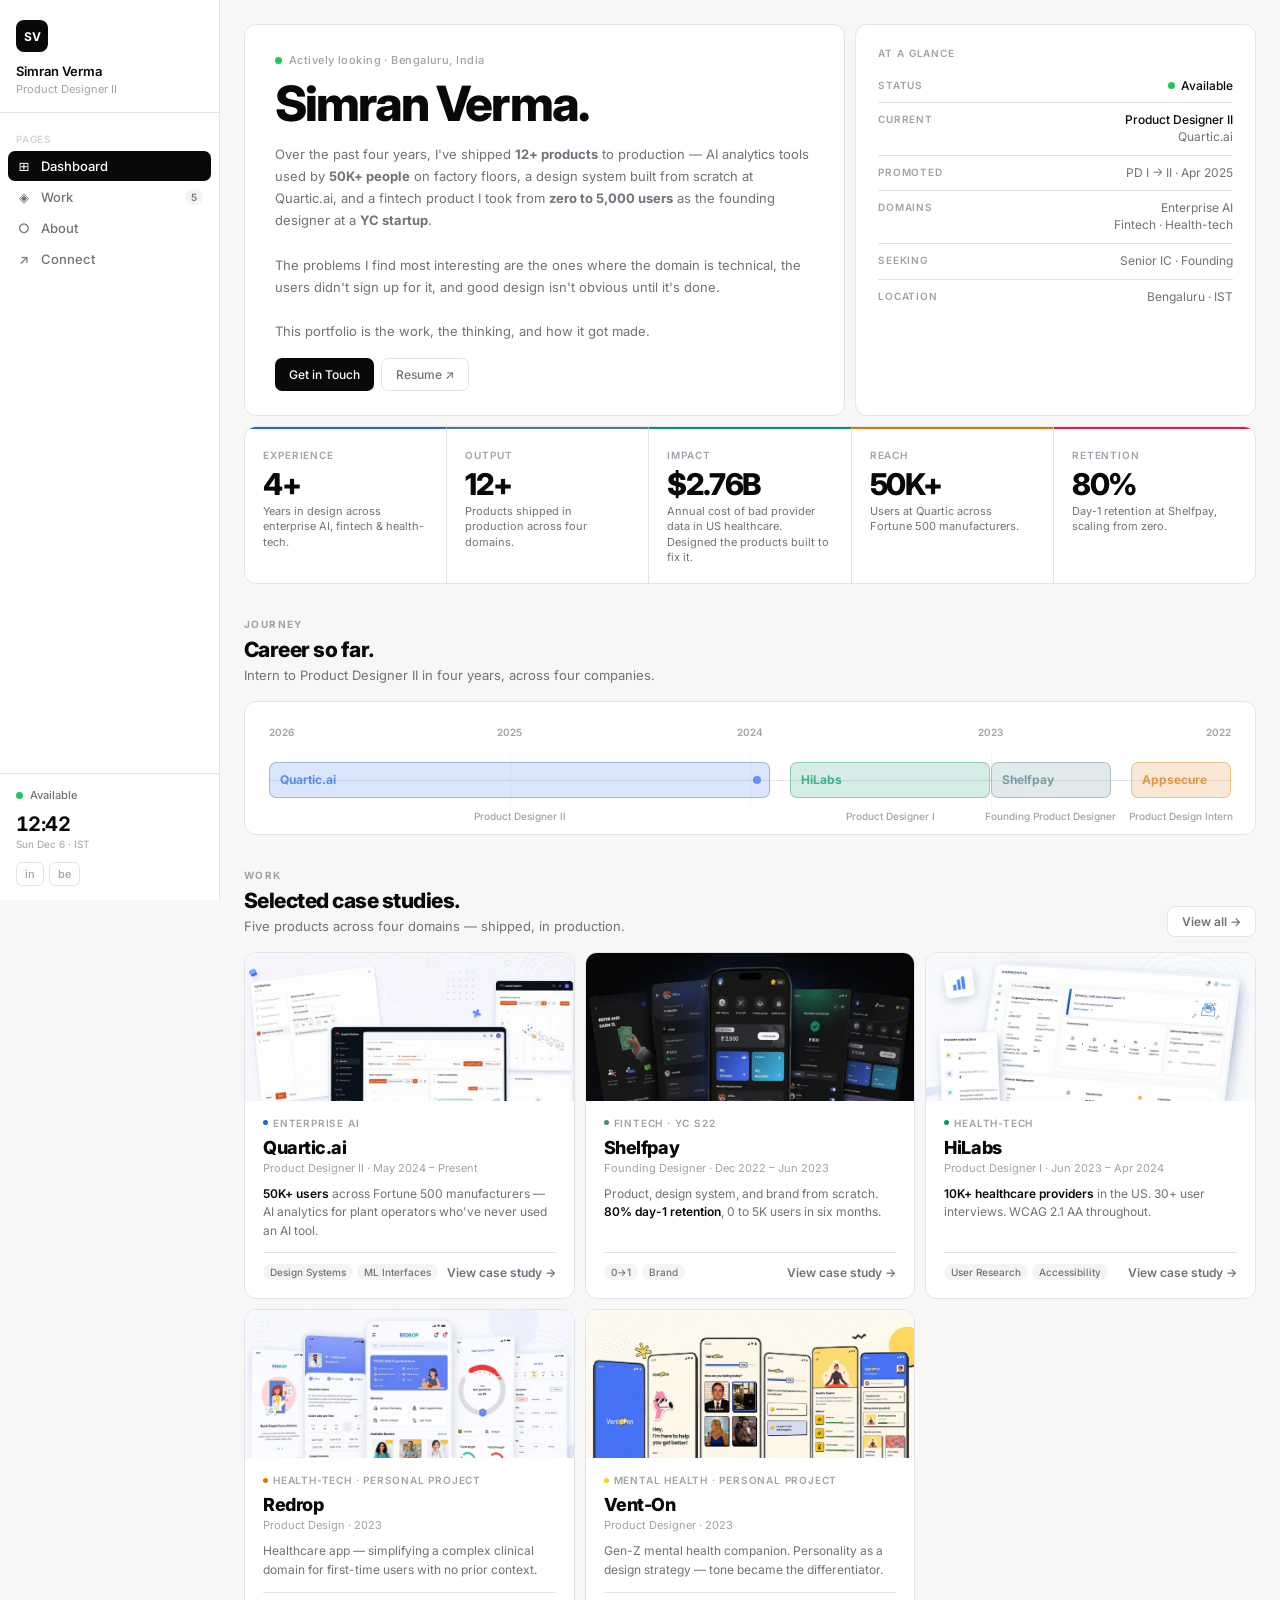
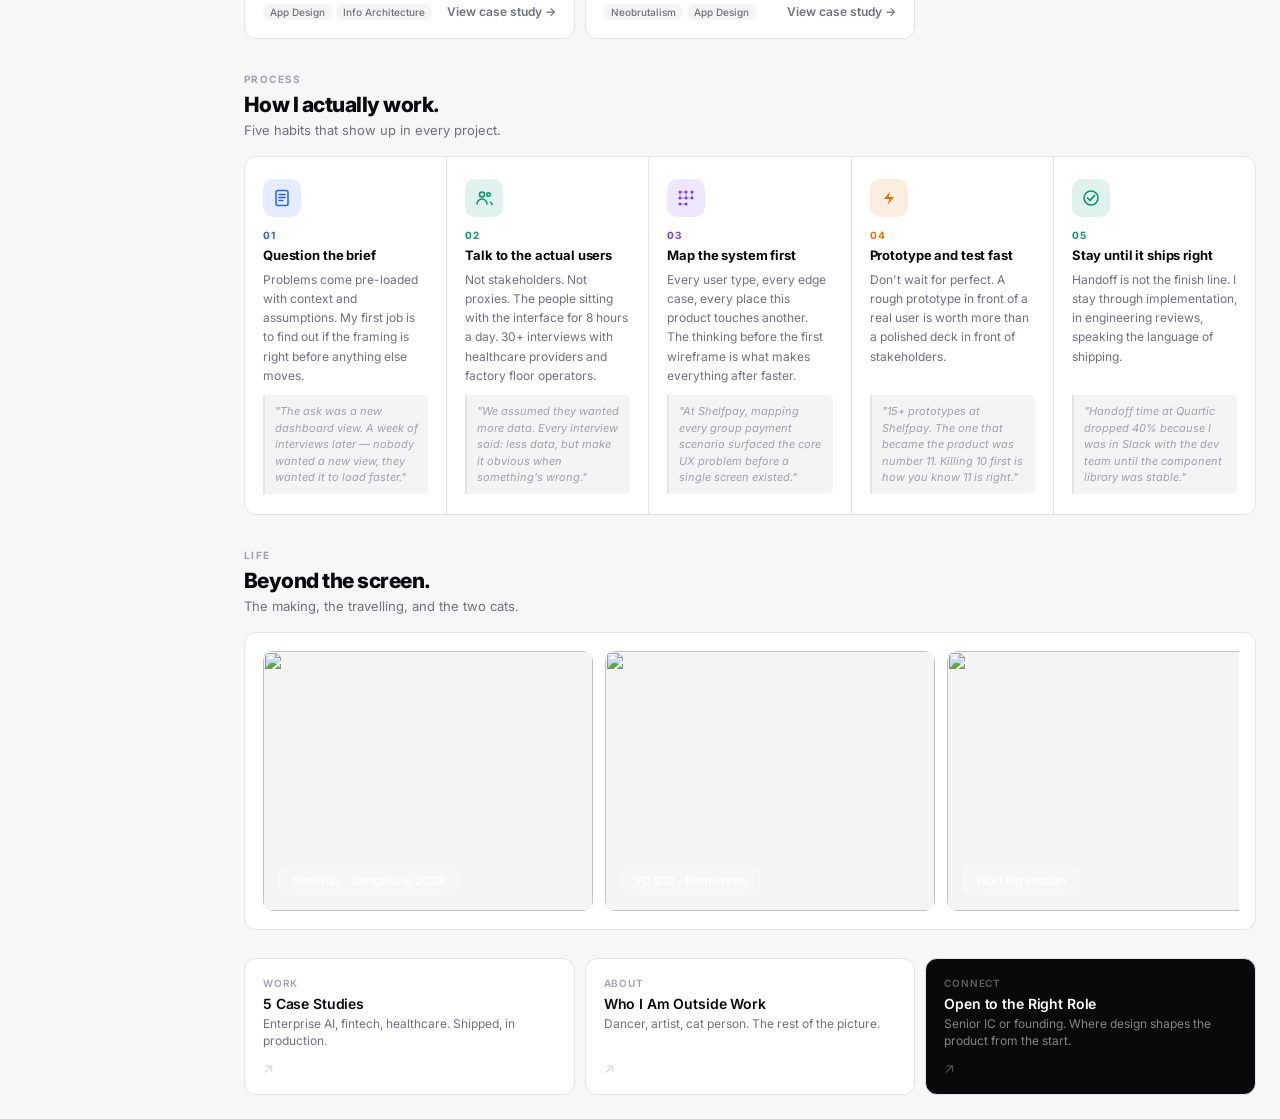
==== index.html @ e845d1fd "Add files via upload" ====
<!DOCTYPE html>
<html lang="en">
<head>
<meta charset="UTF-8">
<meta name="viewport" content="width=device-width, initial-scale=1.0">
<title>Simran Verma — Product Designer</title>
<link rel="preconnect" href="https://fonts.googleapis.com">
<link rel="preconnect" href="https://fonts.gstatic.com" crossorigin>
<link href="https://fonts.googleapis.com/css2?family=Inter:wght@300;400;500;600;700;800&family=Fraunces:ital,opsz,wght@0,9..144,300;1,9..144,200;1,9..144,300;1,9..144,400&display=swap" rel="stylesheet">
<link rel="stylesheet" href="style.css">
</head>
<body>
</head>
<body>

<aside class="sidebar">
  <div class="sb-brand">
    <div class="sb-mono">SV</div>
    <div class="sb-name">Simran Verma</div>
    <div class="sb-role">Product Designer II</div>
  </div>
  <nav class="sb-nav">
    <div class="nsec">Pages</div>
    <div class="ni on" data-p="dashboard" onclick="go('dashboard')"><span class="ni-ic">⊞</span><span>Dashboard</span></div>
    <div class="ni" data-p="work" onclick="go('work')"><span class="ni-ic">◈</span><span>Work</span><span class="ni-badge">5</span></div>
    <div class="ni" data-p="about" onclick="go('about')"><span class="ni-ic">○</span><span>About</span></div>
    <div class="ni" data-p="connect" onclick="go('connect')"><span class="ni-ic">↗</span><span>Connect</span></div>
  </nav>
  <div class="sb-foot">
    <div class="sb-avail"><span class="dot-g"></span><span>Available</span></div>
    <div class="sb-clock" id="sbC">--:--</div>
    <div class="sb-date" id="sbD">IST</div>
    <div class="sb-soc">
      <a href="https://linkedin.com/in/simranverma9" target="_blank">in</a>
      <a href="https://behance.net/simranvermaa" target="_blank">be</a>
    </div>
  </div>
</aside>

<main class="main">

  <!-- ─── DASHBOARD ─── -->
  <section class="page active" id="page-dashboard">

    <div class="header-row" style="margin-bottom:10px;">
      <div class="card welcome">
        <div class="w-eye"><span class="dot-g"></span>Actively looking · Bengaluru, India</div>
        <h1 class="w-name">Simran Verma.</h1>
        <p class="w-tag">Over the past four years, I've shipped <strong>12+ products</strong> to production — AI analytics tools used by <strong>50K+ people</strong> on factory floors, a design system built from scratch at Quartic.ai, and a fintech product I took from <strong>zero to 5,000 users</strong> as the founding designer at a <strong>YC startup</strong>.<br><br>The problems I find most interesting are the ones where the domain is technical, the users didn't sign up for it, and good design isn't obvious until it's done.<br><br>This portfolio is the work, the thinking, and how it got made.</p>
        <div class="w-act">
          <button class="btn-s" onclick="go('connect')">Get in Touch</button>
          <a href="assets/Simran_Verma_Resume.pdf" target="_blank" class="btn-l">Resume ↗</a>
        </div>
      </div>
      <div class="card glance">
        <div class="clbl" style="margin-bottom:10px;">At a Glance</div>
        <div class="gl-row"><span class="gl-k">Status</span><span class="gl-avail"><span class="dot-g"></span>Available</span></div>
        <div class="gl-row"><span class="gl-k">Current</span><span class="gl-v">Product Designer II<br><span style="color:var(--ink2);font-weight:400;">Quartic.ai</span></span></div>
        <div class="gl-row"><span class="gl-k">Promoted</span><span class="gl-v m">PD I → II · Apr 2025</span></div>
        <div class="gl-row"><span class="gl-k">Domains</span><span class="gl-v m">Enterprise AI<br>Fintech · Health-tech</span></div>
        <div class="gl-row"><span class="gl-k">Seeking</span><span class="gl-v m">Senior IC · Founding</span></div>
        <div class="gl-row"><span class="gl-k">Location</span><span class="gl-v m">Bengaluru · IST</span></div>
      </div>
    </div>

    <div class="metrics-row gap">
      <div class="mc" style="border-top:2px solid #2563EB;"><div class="mc-cap">Experience</div><div class="mc-val" data-count="4" data-suffix="+">0</div><div class="mc-lbl">Years in design across enterprise AI, fintech &amp; health-tech.</div></div>
      <div class="mc" style="border-top:2px solid #4F7E83;"><div class="mc-cap">Output</div><div class="mc-val" data-count="12" data-suffix="+">0</div><div class="mc-lbl">Products shipped in production across four domains.</div></div>
      <div class="mc" style="border-top:2px solid #059669;"><div class="mc-cap">Impact</div><div class="mc-val">$2.76B</div><div class="mc-lbl">Annual cost of bad provider data in US healthcare. Designed the products built to fix it.</div></div>
      <div class="mc" style="border-top:2px solid #D97706;"><div class="mc-cap">Reach</div><div class="mc-val" data-count="50" data-suffix="K+">0</div><div class="mc-lbl">Users at Quartic across Fortune 500 manufacturers.</div></div>
      <div class="mc" style="border-top:2px solid #E11D48;"><div class="mc-cap">Retention</div><div class="mc-val" data-count="80" data-suffix="%">0</div><div class="mc-lbl">Day-1 retention at Shelfpay, scaling from zero.</div></div>
    </div>

    <div class="dsh-sec">
      <div>
        <div class="dsh-sec-eye">Journey</div>
        <h2 class="dsh-sec-h">Career so far.</h2>
        <p class="dsh-sec-sub">Intern to Product Designer II in four years, across four companies.</p>
      </div>
    </div>
    <div class="career-wrap gap">
      <div class="gantt-outer">
        <div class="gantt-years" id="ganttYears"></div>
        <div class="gantt-track" id="ganttTrack"><div class="gantt-axis"></div></div>
        <div class="gantt-role-labels" id="ganttLabels"></div>
      </div>
      <div class="career-detail" id="careerDetail"><div class="cd-inner" id="cdInner"></div></div>
    </div>

    <div class="dsh-sec">
      <div>
        <div class="dsh-sec-eye">Work</div>
        <h2 class="dsh-sec-h">Selected case studies.</h2>
        <p class="dsh-sec-sub">Five products across four domains — shipped, in production.</p>
      </div>
      <button class="dsh-sec-action" onclick="go('work')">View all →</button>
    </div>
    <div class="cs-grid gap">
      <div class="cs-card" onclick="openCS('quartic')">
        <div class="cs-thumb"><img src="assets/thumb_quartic.webp" alt="Quartic.ai" loading="lazy" style="width:100%;height:100%;object-fit:cover;object-position:top;display:block;"></div>
        <div class="cs-info">
          <div class="cs-dom"><span class="cs-pip" style="background:#2563EB;"></span>Enterprise AI</div>
          <div class="cs-co">Quartic.ai</div><div class="cs-rl">Product Designer II · May 2024 – Present</div>
          <div class="cs-out"><strong>50K+ users</strong> across Fortune 500 manufacturers — AI analytics for plant operators who've never used an AI tool.</div>
          <div class="cs-foot"><div class="cs-tags"><span class="cs-tag">Design Systems</span><span class="cs-tag">ML Interfaces</span></div><button class="cs-lnk">View case study →</button></div>
        </div>
      </div>
      <div class="cs-card" onclick="openCS('shelfpay')">
        <div class="cs-thumb"><img src="assets/thumb_shelfpay.webp" alt="Shelfpay" loading="lazy" style="width:100%;height:100%;object-fit:cover;object-position:top;display:block;"></div>
        <div class="cs-info">
          <div class="cs-dom"><span class="cs-pip" style="background:#4F7E83;"></span>Fintech · YC S22</div>
          <div class="cs-co">Shelfpay</div><div class="cs-rl">Founding Designer · Dec 2022 – Jun 2023</div>
          <div class="cs-out">Product, design system, and brand from scratch. <strong>80% day-1 retention</strong>, 0 to 5K users in six months.</div>
          <div class="cs-foot"><div class="cs-tags"><span class="cs-tag">0→1</span><span class="cs-tag">Brand</span></div><button class="cs-lnk">View case study →</button></div>
        </div>
      </div>
      <div class="cs-card" onclick="openCS('hilabs')">
        <div class="cs-thumb"><img src="assets/thumb_hilabs.webp" alt="HiLabs" loading="lazy" style="width:100%;height:100%;object-fit:cover;object-position:top;display:block;"></div>
        <div class="cs-info">
          <div class="cs-dom"><span class="cs-pip" style="background:#059669;"></span>Health-tech</div>
          <div class="cs-co">HiLabs</div><div class="cs-rl">Product Designer I · Jun 2023 – Apr 2024</div>
          <div class="cs-out"><strong>10K+ healthcare providers</strong> in the US. 30+ user interviews. WCAG 2.1 AA throughout.</div>
          <div class="cs-foot"><div class="cs-tags"><span class="cs-tag">User Research</span><span class="cs-tag">Accessibility</span></div><button class="cs-lnk">View case study →</button></div>
        </div>
      </div>
      <div class="cs-card" onclick="openCS('redrop')">
        <div class="cs-thumb"><img src="assets/thumb_redrop.webp" alt="Redrop" loading="lazy" style="width:100%;height:100%;object-fit:cover;object-position:top;display:block;"></div>
        <div class="cs-info">
          <div class="cs-dom"><span class="cs-pip" style="background:#D97706;"></span>Health-tech · Personal Project</div>
          <div class="cs-co">Redrop</div><div class="cs-rl">Product Design · 2023</div>
          <div class="cs-out">Healthcare app — simplifying a complex clinical domain for first-time users with no prior context.</div>
          <div class="cs-foot"><div class="cs-tags"><span class="cs-tag">App Design</span><span class="cs-tag">Info Architecture</span></div><button class="cs-lnk">View case study →</button></div>
        </div>
      </div>
      <div class="cs-card" onclick="openCS('venton')">
        <div class="cs-thumb"><img src="assets/thumb_venton.webp" alt="Vent-On" loading="lazy" style="width:100%;height:100%;object-fit:cover;object-position:top;display:block;"></div>
        <div class="cs-info">
          <div class="cs-dom"><span class="cs-pip" style="background:#FFCD29;"></span>Mental Health · Personal Project</div>
          <div class="cs-co">Vent-On</div><div class="cs-rl">Product Designer · 2023</div>
          <div class="cs-out">Gen-Z mental health companion. Personality as a design strategy — tone became the differentiator.</div>
          <div class="cs-foot"><div class="cs-tags"><span class="cs-tag">Neobrutalism</span><span class="cs-tag">App Design</span></div><button class="cs-lnk">View case study →</button></div>
        </div>
      </div>
    </div>

    <div class="dsh-sec">
      <div>
        <div class="dsh-sec-eye">Process</div>
        <h2 class="dsh-sec-h">How I actually work.</h2>
        <p class="dsh-sec-sub">Five habits that show up in every project.</p>
      </div>
    </div>
    <div class="card gap" style="overflow:hidden;">
      <div class="steps-outer">
        <div class="steps-flow">

          <div class="step">
            <div class="step-ic" style="background:rgba(37,99,235,.12);">
              <svg width="18" height="18" viewBox="0 0 18 18" fill="none"><rect x="3" y="1.5" width="12" height="15" rx="2" stroke="#2563EB" stroke-width="1.5"/><path d="M6 5.5h6M6 8.5h6M6 11.5h4" stroke="#2563EB" stroke-width="1.5" stroke-linecap="round"/></svg>
            </div>
            <div class="step-num" style="color:#2563EB;">01</div>
            <div class="step-title">Question the brief</div>
            <div class="step-desc">Problems come pre-loaded with context and assumptions. My first job is to find out if the framing is right before anything else moves.</div>
            <div class="step-eg">"The ask was a new dashboard view. A week of interviews later — nobody wanted a new view, they wanted it to load faster."</div>
          </div>

          <div class="step">
            <div class="step-ic" style="background:rgba(5,150,105,.12);">
              <svg width="18" height="18" viewBox="0 0 18 18" fill="none"><circle cx="7" cy="5.5" r="2.5" stroke="#059669" stroke-width="1.5"/><path d="M2 15c0-2.76 2.24-5 5-5s5 2.24 5 5" stroke="#059669" stroke-width="1.5" stroke-linecap="round"/><circle cx="13.5" cy="5.5" r="1.75" stroke="#059669" stroke-width="1.5"/><path d="M15.5 13c.9.6 1.5 1.65 1.5 2.8" stroke="#059669" stroke-width="1.5" stroke-linecap="round"/></svg>
            </div>
            <div class="step-num" style="color:#059669;">02</div>
            <div class="step-title">Talk to the actual users</div>
            <div class="step-desc">Not stakeholders. Not proxies. The people sitting with the interface for 8 hours a day. 30+ interviews with healthcare providers and factory floor operators.</div>
            <div class="step-eg">"We assumed they wanted more data. Every interview said: less data, but make it obvious when something's wrong."</div>
          </div>

          <div class="step">
            <div class="step-ic" style="background:rgba(124,58,237,.12);">
              <svg width="18" height="18" viewBox="0 0 18 18" fill="none"><circle cx="3" cy="3" r="1.5" fill="#7C3AED"/><circle cx="9" cy="3" r="1.5" fill="#7C3AED"/><circle cx="15" cy="3" r="1.5" fill="#7C3AED"/><circle cx="3" cy="9" r="1.5" fill="#7C3AED"/><circle cx="9" cy="9" r="1.5" fill="#7C3AED"/><circle cx="15" cy="9" r="1.5" fill="#7C3AED"/><circle cx="3" cy="15" r="1.5" fill="#7C3AED"/><circle cx="9" cy="15" r="1.5" fill="#7C3AED"/><path d="M3 4.5v3M9 4.5v3M15 4.5v3M4.5 3h3M4.5 9h3M10.5 9h3M4.5 15h3" stroke="#7C3AED" stroke-width="1" stroke-linecap="round" opacity=".5"/></svg>
            </div>
            <div class="step-num" style="color:#7C3AED;">03</div>
            <div class="step-title">Map the system first</div>
            <div class="step-desc">Every user type, every edge case, every place this product touches another. The thinking before the first wireframe is what makes everything after faster.</div>
            <div class="step-eg">"At Shelfpay, mapping every group payment scenario surfaced the core UX problem before a single screen existed."</div>
          </div>

          <div class="step">
            <div class="step-ic" style="background:rgba(217,119,6,.12);">
              <svg width="18" height="18" viewBox="0 0 18 18" fill="none"><path d="M10.5 2L4 10h5.5L7.5 16l6.5-8H8.5L10.5 2z" fill="#D97706"/></svg>
            </div>
            <div class="step-num" style="color:#D97706;">04</div>
            <div class="step-title">Prototype and test fast</div>
            <div class="step-desc">Don't wait for perfect. A rough prototype in front of a real user is worth more than a polished deck in front of stakeholders.</div>
            <div class="step-eg">"15+ prototypes at Shelfpay. The one that became the product was number 11. Killing 10 first is how you know 11 is right."</div>
          </div>

          <div class="step">
            <div class="step-ic" style="background:rgba(5,150,105,.12);">
              <svg width="18" height="18" viewBox="0 0 18 18" fill="none"><circle cx="9" cy="9" r="7" stroke="#059669" stroke-width="1.5"/><path d="M5.5 9l2.5 2.5 4.5-5" stroke="#059669" stroke-width="1.75" stroke-linecap="round" stroke-linejoin="round"/></svg>
            </div>
            <div class="step-num" style="color:#059669;">05</div>
            <div class="step-title">Stay until it ships right</div>
            <div class="step-desc">Handoff is not the finish line. I stay through implementation, in engineering reviews, speaking the language of shipping.</div>
            <div class="step-eg">"Handoff time at Quartic dropped 40% because I was in Slack with the dev team until the component library was stable."</div>
          </div>

        </div>
      </div>
    </div>

    <div class="dsh-sec">
      <div>
        <div class="dsh-sec-eye">Life</div>
        <h2 class="dsh-sec-h">Beyond the screen.</h2>
        <p class="dsh-sec-sub">The making, the travelling, and the two cats.</p>
      </div>
    </div>
    <div class="card gap" style="padding:16px;overflow:hidden;">
      <div class="photos-outer" id="photoStrip">
        <div class="photos-strip">
          <!-- Set 1 -->
          <div class="photo-item"><img src="https://framerusercontent.com/images/rZXTioeMPK8pFHGJ3fXFaKEk.jpg" alt="" loading="lazy"><div class="photo-label">Shelfpay · Bengaluru, 2023</div></div>
          <div class="photo-item"><img src="https://framerusercontent.com/images/TPCWe9rofsz2zviU96SUztBw.jpg" alt="" loading="lazy"><div class="photo-label">YC S22 · Demo prep</div></div>
          <div class="photo-item"><img src="https://framerusercontent.com/images/oxKkKLpxzpl07ixkw7K0XCMlmhA.jpg" alt="" loading="lazy"><div class="photo-label">Working session</div></div>
          <div class="photo-item"><img src="https://framerusercontent.com/images/C2ArciMm11yO3q5ZjQE8PZkwpQ.jpg" alt="" loading="lazy"><div class="photo-label">Team · Shelfpay</div></div>
          <div class="photo-item"><img src="https://framerusercontent.com/images/en65fe0tjycusTgIr8dpJeW65LY.jpg" alt="" loading="lazy"><div class="photo-label">Quartic.ai · 2024</div></div>
          <div class="photo-item"><img src="https://framerusercontent.com/images/4RFzdc1E2fCDQMrue3lb3SpDEk.jpg" alt="" loading="lazy"><div class="photo-label">Quartic.ai · team</div></div>
          <!-- Set 2 — duplicate for seamless loop -->
          <div class="photo-item"><img src="https://framerusercontent.com/images/rZXTioeMPK8pFHGJ3fXFaKEk.jpg" alt="" loading="lazy"><div class="photo-label">Shelfpay · Bengaluru, 2023</div></div>
          <div class="photo-item"><img src="https://framerusercontent.com/images/TPCWe9rofsz2zviU96SUztBw.jpg" alt="" loading="lazy"><div class="photo-label">YC S22 · Demo prep</div></div>
          <div class="photo-item"><img src="https://framerusercontent.com/images/oxKkKLpxzpl07ixkw7K0XCMlmhA.jpg" alt="" loading="lazy"><div class="photo-label">Working session</div></div>
          <div class="photo-item"><img src="https://framerusercontent.com/images/C2ArciMm11yO3q5ZjQE8PZkwpQ.jpg" alt="" loading="lazy"><div class="photo-label">Team · Shelfpay</div></div>
          <div class="photo-item"><img src="https://framerusercontent.com/images/en65fe0tjycusTgIr8dpJeW65LY.jpg" alt="" loading="lazy"><div class="photo-label">Quartic.ai · 2024</div></div>
          <div class="photo-item"><img src="https://framerusercontent.com/images/4RFzdc1E2fCDQMrue3lb3SpDEk.jpg" alt="" loading="lazy"><div class="photo-label">Quartic.ai · team</div></div>
        </div>
      </div>
    </div>

    <div class="nav-cards">
      <div class="card nc" onclick="go('work')"><div><div class="nc-lbl">Work</div><div class="nc-title">5 Case Studies</div><div class="nc-sub">Enterprise AI, fintech, healthcare. Shipped, in production.</div></div><div class="nc-ar">↗</div></div>
      <div class="card nc" onclick="go('about')"><div><div class="nc-lbl">About</div><div class="nc-title">Who I Am Outside Work</div><div class="nc-sub">Dancer, artist, cat person. The rest of the picture.</div></div><div class="nc-ar">↗</div></div>
      <div class="card nc nc-dk" onclick="go('connect')"><div><div class="nc-lbl">Connect</div><div class="nc-title" style="color:white;">Open to the Right Role</div><div class="nc-sub">Senior IC or founding. Where design shapes the product from the start.</div></div><div class="nc-ar">↗</div></div>
    </div>

  </section>

  <!-- ─── WORK ─── -->
  <section class="page" id="page-work">
    <div class="wkx-head">
      <div class="wkx-eyebrow">Work</div>
      <h1 class="wkx-title">Selected work.</h1>
    </div>

    <div class="filter-row">
      <button class="ftab on" data-f="all">All</button>
      <button class="ftab" data-f="enterprise-ai">Enterprise AI</button>
      <button class="ftab" data-f="fintech">Fintech</button>
      <button class="ftab" data-f="health-tech">Health-tech</button>
      <button class="ftab" data-f="mental-health">Mental Health</button>
    </div>

    <div class="wkx-list">
      <div class="wkx-card" data-d="enterprise-ai" onclick="openCS('quartic')">
        <div class="wkx-thumb"><img src="assets/thumb_quartic.webp" alt="Quartic.ai" loading="lazy" style="width:100%;height:100%;object-fit:cover;object-position:center;display:block;"></div>
        <div class="wkx-body">
          <div class="wkx-top"><span class="wkx-dom"><span class="wkx-pip" style="background:#2563EB;"></span>Enterprise AI</span><span class="wkx-period">May 2024 – Present</span></div>
          <div class="wkx-co">Quartic.ai</div>
          <div class="wkx-rl">Product Designer II</div>
          <div class="wkx-out"><strong>50K+ users</strong> across Fortune 500 manufacturers — AI analytics dashboards for plant operators who've never used an AI tool. Built Quartic's first design system, cutting handoff time by 40%.</div>
          <div class="wkx-foot"><div class="wkx-tags"><span class="wkx-tag">Design Systems</span><span class="wkx-tag">ML Interface Design</span><span class="wkx-tag">Data Visualization</span><span class="wkx-tag">Predictive Maintenance</span></div><span class="wkx-lnk">View case study →</span></div>
        </div>
      </div>
      <div class="wkx-card" data-d="fintech" onclick="openCS('shelfpay')">
        <div class="wkx-thumb"><img src="assets/thumb_shelfpay.webp" alt="Shelfpay" loading="lazy" style="width:100%;height:100%;object-fit:cover;object-position:center;display:block;"></div>
        <div class="wkx-body">
          <div class="wkx-top"><span class="wkx-dom"><span class="wkx-pip" style="background:#4F7E83;"></span>Fintech · YC S22</span><span class="wkx-period">Dec 2022 – Jun 2023</span></div>
          <div class="wkx-co">Shelfpay</div>
          <div class="wkx-rl">Founding Product Designer</div>
          <div class="wkx-out">First and only designer — product, design system, and brand from scratch. <strong>80% day-1 retention</strong>, 0 to 5K users in six months, 60% lift in payment completion.</div>
          <div class="wkx-foot"><div class="wkx-tags"><span class="wkx-tag">0→1 Product</span><span class="wkx-tag">Design System</span><span class="wkx-tag">Brand Identity</span><span class="wkx-tag">Group Payments</span></div><span class="wkx-lnk">View case study →</span></div>
        </div>
      </div>
      <div class="wkx-card" data-d="health-tech" onclick="openCS('hilabs')">
        <div class="wkx-thumb"><img src="assets/thumb_hilabs.webp" alt="HiLabs" loading="lazy" style="width:100%;height:100%;object-fit:cover;object-position:center;display:block;"></div>
        <div class="wkx-body">
          <div class="wkx-top"><span class="wkx-dom"><span class="wkx-pip" style="background:#059669;"></span>Health-tech</span><span class="wkx-period">Jun 2023 – Apr 2024</span></div>
          <div class="wkx-co">HiLabs</div>
          <div class="wkx-rl">Product Designer I</div>
          <div class="wkx-out"><strong>10K+ healthcare providers</strong> across the US. 30+ interviews with clinical staff, every decision grounded in real workflows. WCAG 2.1 AA throughout.</div>
          <div class="wkx-foot"><div class="wkx-tags"><span class="wkx-tag">Healthcare UX</span><span class="wkx-tag">User Research</span><span class="wkx-tag">Accessibility</span><span class="wkx-tag">Dashboard Design</span></div><span class="wkx-lnk">View case study →</span></div>
        </div>
      </div>
      <div class="wkx-card" data-d="health-tech" onclick="openCS('redrop')">
        <div class="wkx-thumb"><img src="assets/thumb_redrop.webp" alt="Redrop" loading="lazy" style="width:100%;height:100%;object-fit:cover;object-position:center;display:block;"></div>
        <div class="wkx-body">
          <div class="wkx-top"><span class="wkx-dom"><span class="wkx-pip" style="background:#D97706;"></span>Health-tech · Personal</span><span class="wkx-period">2023</span></div>
          <div class="wkx-co">Redrop</div>
          <div class="wkx-rl">Product Design</div>
          <div class="wkx-out">A PCOS-management app that turns scattered information and infrequent visits into one place that educates, guides, and assists — <strong>3 user groups</strong> served, grounded in qual + quant research.</div>
          <div class="wkx-foot"><div class="wkx-tags"><span class="wkx-tag">App Design</span><span class="wkx-tag">Info Architecture</span><span class="wkx-tag">Healthcare UX</span><span class="wkx-tag">Research</span></div><span class="wkx-lnk">View case study →</span></div>
        </div>
      </div>
      <div class="wkx-card" data-d="mental-health" onclick="openCS('venton')">
        <div class="wkx-thumb"><img src="assets/thumb_venton.webp" alt="Vent-On" loading="lazy" style="width:100%;height:100%;object-fit:cover;object-position:center;display:block;"></div>
        <div class="wkx-body">
          <div class="wkx-top"><span class="wkx-dom"><span class="wkx-pip" style="background:#FFCD29;"></span>Mental Health · Personal</span><span class="wkx-period">2023</span></div>
          <div class="wkx-co">Vent-On</div>
          <div class="wkx-rl">Product Designer</div>
          <div class="wkx-out">A Gen-Z mental-health companion for tracking emotions and habits — but with personality. <strong>Tone became the differentiator</strong>, with neobrutalism as the anti-clinical visual language.</div>
          <div class="wkx-foot"><div class="wkx-tags"><span class="wkx-tag">App Design</span><span class="wkx-tag">Neobrutalism</span><span class="wkx-tag">Design System</span><span class="wkx-tag">Personal Project</span></div><span class="wkx-lnk">View case study →</span></div>
        </div>
      </div>
    </div>
  </section>

  <!-- ─── CASE STUDY PAGE ─── -->
  <section class="page" id="page-casestudy">
    <button class="cs-back" onclick="go(prevPage)">← Back</button>
    <div class="card" style="overflow:hidden;margin-top:14px;border-radius:12px;">
      <div id="csPageContent"></div>
    </div>
  </section>

  <!-- ─── ABOUT ─── -->
  <section class="page" id="page-about">

    <div class="abx-pagehead">
      <div class="abx-eyebrow"><span class="dot"></span>About</div>
      <h1>The person behind the pixels.</h1>
    </div>

    <div class="abx">

      <!-- HERO -->
      <div class="abx-hero">
        <div class="card abx-profile">
          <div class="abx-avatar"><img src="assets/img5.jpeg" alt="Simran Verma"></div>
          <div class="abx-name">Simran Verma</div>
          <div class="abx-role">Product Designer II · Bengaluru</div>
          <div class="abx-avail"><span class="d"></span>Available for new roles</div>
          <div class="abx-soc">
            <a href="https://linkedin.com/in/simranverma9" target="_blank">LinkedIn</a>
            <a href="https://behance.net/simranvermaa" target="_blank">Behance</a>
          </div>
          <div class="abx-divider"></div>
          <div class="abx-chip-label">✨ About me</div>
          <div class="abx-chips">
            <span class="abx-chip">Question Asker</span>
            <span class="abx-chip">Chronic Overanalyzer</span>
            <span class="abx-chip">Systems Thinker</span>
            <span class="abx-chip">Two-Cat Household</span>
          </div>
          <div class="abx-chip-label">🌿 Non-work hours</div>
          <div class="abx-chips">
            <span class="abx-chip">Dancing</span>
            <span class="abx-chip">Making Art</span>
            <span class="abx-chip">Cat Duty</span>
            <span class="abx-chip">Overthinking</span>
          </div>
        </div>

        <div class="card abx-story">
          <div class="abx-eyebrow">Who I am</div>
          <h2>I make hard things feel obvious.</h2>
          <p>Design found me before I had a name for it — I was always the one rearranging things to make more sense, explaining things nobody asked me to explain, asking <em>why</em> before <em>how</em>. Years later, that same instinct moved into Figma.</p>
          <p>I've spent four years in the places where design is actually difficult: factory AI for operators who've never touched a dashboard, healthcare tools for teams drowning in bad software, payments for people who just want to split the bill without the awkwardness.</p>
          <div class="abx-quote">"But are we solving the right problem?"</div>
          <p>I ask that at least once a meeting; people have started to expect it. Outside work I'm dancing most evenings, making things with my hands, or watching my two cats judge a decision I spent six hours defending. <strong>I'm specific about most things. This portfolio is one of them.</strong></p>
          <div class="abx-story-foot">
            <div>
              <div class="abx-seek-l">Currently looking for</div>
              <div class="abx-seek-v">Senior IC or founding design roles where design shapes the product from day one.</div>
            </div>
            <a href="assets/Simran_Verma_Resume.pdf" target="_blank" class="abx-resume">Resume ↗</a>
          </div>
        </div>
      </div>

      <!-- STAT BAND -->
      <div class="abx-stats">
        <div class="card abx-stat"><div class="abx-stat-n">4+ yrs</div><div class="abx-stat-l">Designing in production since 2020.</div></div>
        <div class="card abx-stat"><div class="abx-stat-n">12+</div><div class="abx-stat-l">Products shipped to real users, end to end.</div></div>
        <div class="card abx-stat"><div class="abx-stat-n">4</div><div class="abx-stat-l">Domains — enterprise AI, fintech, health-tech, dev tools.</div></div>
        <div class="card abx-stat dark"><div class="abx-stat-n">2</div><div class="abx-stat-l">Cats — full-time supervisors, zero respect for deadlines.</div></div>
      </div>

      <!-- CURRENTLY + PRINCIPLES -->
      <div class="abx-two">
        <div class="card abx-card">
          <div class="clbl">Currently</div>
          <div class="cur-list">
            <div class="cur-item"><span class="cur-verb">Making</span><span class="cur-text">mini canvases — apparently a phase that isn't ending</span></div>
            <div class="cur-item"><span class="cur-verb">Thinking about</span><span class="cur-text">why enterprise software assumes the user has infinite patience</span></div>
            <div class="cur-item"><span class="cur-verb">Avoiding</span><span class="cur-text">reorganising my Figma files. Again.</span></div>
          </div>
        </div>
        <div class="card abx-card">
          <div class="clbl">Principles</div>
          <div class="abx-pri-grid">
            <div class="abx-pri"><div class="abx-pri-n">01</div><div class="abx-pri-t">Ask why before opening Figma</div><div class="abx-pri-d">The brief is rarely the actual problem.</div></div>
            <div class="abx-pri"><div class="abx-pri-n">02</div><div class="abx-pri-t">Hard to use is never the user's fault</div><div class="abx-pri-d">If it's confusing, that's a design bug — not a user error.</div></div>
            <div class="abx-pri"><div class="abx-pri-n">03</div><div class="abx-pri-t">If you can't explain it, it was a guess</div><div class="abx-pri-d">Every decision should survive being questioned out loud.</div></div>
          </div>
        </div>
      </div>

      <!-- GALLERY -->
      <div class="card abx-gal">
        <div class="abx-eyebrow" style="margin-bottom:18px;">Life outside the file</div>
      <div class="abx-gal-group">
        <div class="abx-gal-head"><span class="abx-gal-dot" style="background:#D97706;"></span><span class="abx-gal-title">🎨 Art</span><span class="abx-gal-count">6 pieces</span></div>
        <div class="abx-gal-grid">
          <div class="abx-gal-item"><img src="assets/art_delhi.jpeg" alt="Delhi, illustrated" loading="lazy"><div class="abx-gal-cap">Delhi, illustrated</div></div>
          <div class="abx-gal-item"><img src="assets/art_koi.jpeg" alt="Balance (or the illusion of it)" loading="lazy"><div class="abx-gal-cap">Balance (or the illusion of it)</div></div>
          <div class="abx-gal-item"><img src="assets/art_hands.jpeg" alt="After months :)" loading="lazy"><div class="abx-gal-cap">After months :)</div></div>
          <div class="abx-gal-item"><img src="assets/art_IMG_6183.jpeg" alt="6pm somewhere" loading="lazy"><div class="abx-gal-cap">6pm somewhere</div></div>
          <div class="abx-gal-item"><img src="assets/art_IMG_6237.jpeg" alt="Uninvited guest" loading="lazy"><div class="abx-gal-cap">Uninvited guest</div></div>
          <div class="abx-gal-item"><img src="assets/art_IMG_6142.jpeg" alt="Optimist" loading="lazy"><div class="abx-gal-cap">Optimist</div></div>
        </div>
      </div>
      <div class="abx-gal-group">
        <div class="abx-gal-head"><span class="abx-gal-dot" style="background:#2563EB;"></span><span class="abx-gal-title">🌍 Travel</span><span class="abx-gal-count">6 pieces</span></div>
        <div class="abx-gal-grid">
          <div class="abx-gal-item"><img src="assets/img6.jpeg" alt="Goa at sunset" loading="lazy"><div class="abx-gal-cap">Goa at sunset</div></div>
          <div class="abx-gal-item"><img src="assets/img7.jpeg" alt="On the road" loading="lazy"><div class="abx-gal-cap">On the road</div></div>
          <div class="abx-gal-item"><img src="assets/img8.jpeg" alt="Somewhere beautiful" loading="lazy"><div class="abx-gal-cap">Somewhere beautiful</div></div>
          <div class="abx-gal-item"><img src="assets/img9.jpeg" alt="In transit" loading="lazy"><div class="abx-gal-cap">In transit</div></div>
          <div class="abx-gal-item"><img src="assets/img10.jpeg" alt="Golden hour" loading="lazy"><div class="abx-gal-cap">Golden hour</div></div>
          <div class="abx-gal-item"><img src="assets/img11.jpeg" alt="A new discovery" loading="lazy"><div class="abx-gal-cap">A new discovery</div></div>
        </div>
      </div>
      <div class="abx-gal-group">
        <div class="abx-gal-head"><span class="abx-gal-dot" style="background:#DB2777;"></span><span class="abx-gal-title">🐱 The Cats</span><span class="abx-gal-count">6 pieces</span></div>
        <div class="abx-gal-grid">
          <div class="abx-gal-item"><img src="assets/img12.jpeg" alt="Just existing" loading="lazy"><div class="abx-gal-cap">Just existing</div></div>
          <div class="abx-gal-item"><img src="assets/img13.jpeg" alt="Judging me" loading="lazy"><div class="abx-gal-cap">Judging me</div></div>
          <div class="abx-gal-item"><img src="assets/img14.jpeg" alt="Fully unbothered" loading="lazy"><div class="abx-gal-cap">Fully unbothered</div></div>
          <div class="abx-gal-item"><img src="assets/img15.jpeg" alt="Zero respect for my meetings" loading="lazy"><div class="abx-gal-cap">Zero respect for my meetings</div></div>
          <div class="abx-gal-item"><img src="assets/img16.jpeg" alt="Nap number four" loading="lazy"><div class="abx-gal-cap">Nap number four</div></div>
          <div class="abx-gal-item"><img src="assets/img17.jpeg" alt="The chaos duo" loading="lazy"><div class="abx-gal-cap">The chaos duo</div></div>
        </div>
      </div>
      </div>

      <!-- CTA -->
      <div class="abx-cta">
        <div>
          <div class="abx-cta-eyebrow"><span class="d"></span>Open to work</div>
          <div class="abx-cta-h">Let's build something<br><em>worth using.</em></div>
          <p class="abx-cta-sub">Product design — 0→1, design systems, and the genuinely hard problems. I ask why before I open Figma, and I stay until it ships right.</p>
        </div>
        <div class="abx-cta-r">
          <a href="mailto:simranvermaa9@gmail.com" class="abx-cta-email">simranvermaa9@gmail.com</a>
          <div class="abx-cta-meta">
            <div class="row"><span class="k">Location</span><span class="v">Bengaluru, India</span></div>
            <div class="row"><span class="k">Timezone</span><span class="v">IST · GMT+5:30</span></div>
            <div class="row"><span class="k">Seeking</span><span class="v">Senior IC · Founding</span></div>
          </div>
          <div class="abx-cta-soc">
            <a href="https://linkedin.com/in/simranverma9" target="_blank">LinkedIn</a>
            <a href="https://behance.net/simranvermaa" target="_blank">Behance</a>
          </div>
        </div>
      </div>

    </div>

  </section>

  <!-- ─── CONNECT ─── -->
  <section class="page" id="page-connect">
    <div class="cnx">
      <div class="cnx-head">
        <div class="cnx-eye"><span class="dot"></span>Available for new roles</div>
        <h1 class="cnx-title">Let's work together.</h1>
        <p class="cnx-sub">I'm looking for founding, lead, or senior IC design roles — ideally on complex products where design has real stakes. If that sounds like your team, I'd love to hear from you.</p>
      </div>

      <!-- HERO -->
      <div class="cnx-hero">
        <div class="cnx-cta">
          <div class="cnx-cta-eye"><span class="d"></span>Get in touch</div>
          <div class="cnx-cta-h">Open to the<br><em>right role.</em></div>
          <p class="cnx-cta-p">Email is the best way to reach me — I read everything and usually reply within a day or two.</p>
          <a href="mailto:simranvermaa9@gmail.com" class="cnx-email">simranvermaa9@gmail.com →</a>
          <div class="cnx-soc">
            <a href="https://linkedin.com/in/simranverma9" target="_blank">LinkedIn</a>
            <a href="https://behance.net/simranvermaa" target="_blank">Behance</a>
            <a href="https://simranv.com" target="_blank">Portfolio</a>
            <a href="assets/Simran_Verma_Resume.pdf" target="_blank">Resume ↗</a>
          </div>
          <div class="cnx-cta-foot">
            <span>📍 Bengaluru, India</span>
            <span>🕑 IST · GMT+5:30</span>
            <span><span style="width:6px;height:6px;border-radius:50%;background:#22C55E;display:inline-block;"></span> Available now</span>
          </div>
        </div>

        <div class="cnx-side">
          <div class="card cnx-card">
            <div class="clbl">What I'm looking for</div>
            <div class="cnx-role"><div class="cnx-role-t">Founding Designer</div><div class="cnx-role-d">First design hire — product, system, and brand from zero. I've done it at a YC startup.</div></div>
            <div class="cnx-role"><div class="cnx-role-t">Senior IC Product Designer</div><div class="cnx-role-d">Deep, hands-on craft on hard problems, without the management overhead.</div></div>
            <div class="cnx-role"><div class="cnx-role-t">Lead / Senior Product Designer</div><div class="cnx-role-d">Owning a product area end-to-end and raising the design bar around me.</div></div>
          </div>
          <div class="card cnx-card">
            <div class="clbl">Quick facts</div>
            <div class="cnx-fact"><span class="k">Experience</span><span class="v">4+ years</span></div>
            <div class="cnx-fact"><span class="k">Domains</span><span class="v">Enterprise AI · Fintech · Health-tech</span></div>
            <div class="cnx-fact"><span class="k">Setup</span><span class="v">Remote · Hybrid</span></div>
            <div class="cnx-fact"><span class="k">Notice</span><span class="v">Open to chat now</span></div>
          </div>
        </div>
      </div>

      <!-- CAPABILITIES -->
      <div class="cnx-sec">
        <div class="cnx-sec-eye">How I can help</div>
        <h2 class="cnx-sec-h">What I bring to a team.</h2>
        <p class="cnx-sec-sub">Four years of shipping in production, across four domains.</p>
      </div>
      <div class="cnx-caps">
        <div class="card cnx-cap"><div class="cnx-cap-n">01</div><div class="cnx-cap-t">0&rarr;1 Product</div><div class="cnx-cap-d">Take a fuzzy, ambiguous problem all the way to a shipped, working product.</div></div>
        <div class="card cnx-cap"><div class="cnx-cap-n">02</div><div class="cnx-cap-t">Design Systems</div><div class="cnx-cap-d">Build the components, tokens, and docs that let a team move fast and stay consistent.</div></div>
        <div class="card cnx-cap"><div class="cnx-cap-n">03</div><div class="cnx-cap-t">Complex Domains</div><div class="cnx-cap-d">Make technical, high-stakes software — AI, fintech, healthcare — feel obvious to use.</div></div>
        <div class="card cnx-cap"><div class="cnx-cap-n">04</div><div class="cnx-cap-t">Research &amp; Testing</div><div class="cnx-cap-d">Ground every decision in real users and real workflows, not stakeholder guesses.</div></div>
      </div>

      <!-- CLOSING -->
      <div class="cnx-close">
        <div class="cnx-close-q">"The best work starts with a good conversation."</div>
        <div class="cnx-close-act">
          <a href="mailto:simranvermaa9@gmail.com" class="cnx-close-btn">Start a conversation →</a>
          <span class="cnx-close-or">or find me on <a href="https://linkedin.com/in/simranverma9" target="_blank">LinkedIn</a></span>
        </div>
      </div>
    </div>
  </section>

</main>

<script src="script.js"></script>
</body>
</html>
---- style.css ----
:root{
  --sw:220px;--bg:#F7F7F8;--card:#FFF;--ink:#09090B;--ink2:#71717A;
  --ink3:#A1A1AA;--ink4:#D4D4D8;--bdr:#E4E4E7;--hov:#F4F4F5;
  --r:12px;--f:'Inter',system-ui,sans-serif;--fd:'Fraunces',Georgia,serif;
  --ease:cubic-bezier(.16,1,.3,1);
}
*,*::before,*::after{box-sizing:border-box;margin:0;padding:0;}
html{height:100%;}
body{font-family:var(--f);background:var(--bg);color:var(--ink);-webkit-font-smoothing:antialiased;min-height:100vh;display:flex;}
a{color:inherit;text-decoration:none;}
button{font-family:var(--f);cursor:pointer;border:none;background:none;}
::selection{background:var(--ink);color:#fff;}

/* ── SIDEBAR ── */
.sidebar{width:var(--sw);min-width:var(--sw);background:var(--card);border-right:1px solid var(--bdr);height:100vh;position:fixed;top:0;left:0;display:flex;flex-direction:column;z-index:100;}
.sb-brand{padding:20px 16px 16px;border-bottom:1px solid var(--bdr);}
.sb-mono{width:32px;height:32px;border-radius:8px;background:var(--ink);color:white;font-size:12px;font-weight:700;display:flex;align-items:center;justify-content:center;margin-bottom:12px;}
.sb-name{font-size:13px;font-weight:600;line-height:1.2;}
.sb-role{font-size:11px;color:var(--ink3);margin-top:2px;}
.sb-nav{flex:1;padding:8px;overflow-y:auto;}
.nsec{font-size:10px;font-weight:600;letter-spacing:.08em;text-transform:uppercase;color:var(--ink4);padding:12px 8px 6px;}
.ni{display:flex;align-items:center;gap:9px;padding:7px 8px;border-radius:7px;font-size:13px;font-weight:500;color:var(--ink2);cursor:pointer;transition:background .12s,color .12s;margin-bottom:1px;}
.ni:hover{background:var(--hov);color:var(--ink);}
.ni.on{background:var(--ink);color:white;}
.ni-ic{font-size:13px;width:16px;text-align:center;flex-shrink:0;}
.ni-badge{margin-left:auto;font-size:10px;font-weight:600;background:var(--hov);color:var(--ink2);padding:2px 6px;border-radius:100px;}
.ni.on .ni-badge{background:rgba(255,255,255,.15);color:rgba(255,255,255,.7);}
.sb-foot{padding:14px 16px;border-top:1px solid var(--bdr);}
.sb-avail{display:flex;align-items:center;gap:7px;font-size:11px;font-weight:500;color:var(--ink2);margin-bottom:10px;}
.dot-g{width:7px;height:7px;border-radius:50%;background:#22C55E;flex-shrink:0;animation:dotPulse 2.6s ease-in-out infinite;}
@keyframes dotPulse{0%,100%{box-shadow:0 0 0 0 rgba(34,197,94,.45);}55%{box-shadow:0 0 0 4px rgba(34,197,94,0);}}
.sb-clock{font-size:20px;font-weight:700;letter-spacing:-.03em;font-variant-numeric:tabular-nums;}
.sb-date{font-size:10px;color:var(--ink3);margin-top:2px;}
.sb-soc{display:flex;gap:5px;margin-top:12px;}
.sb-soc a{font-size:11px;font-weight:500;color:var(--ink3);padding:4px 8px;border-radius:6px;border:1px solid var(--bdr);transition:color .12s,border-color .12s;}
.sb-soc a:hover{color:var(--ink);border-color:var(--ink3);}

/* ── MAIN ── */
.main{margin-left:var(--sw);flex:1;min-height:100vh;overflow-y:auto;overflow-anchor:none;scroll-behavior:auto;}
.page{display:none;padding:24px;min-height:100vh;}
.page.active{display:block;}
.ph{margin-bottom:24px;}
.ph h1{font-size:28px;font-weight:300;font-style:italic;font-family:var(--fd);letter-spacing:-.02em;}
.ph p{font-size:13px;color:var(--ink2);margin-top:3px;}

/* ── CARD ── */
.card{background:var(--card);border-radius:var(--r);border:1px solid var(--bdr);}
.clbl{font-size:10px;font-weight:600;letter-spacing:.09em;text-transform:uppercase;color:var(--ink3);margin-bottom:10px;}

/* ── SECTION GAP ── */
.gap{margin-bottom:28px;}

/* ── HEADER ROW ── */
.header-row{display:grid;grid-template-columns:3fr 2fr;gap:10px;}
.welcome{padding:28px 30px 24px;display:flex;flex-direction:column;}
.w-eye{display:flex;align-items:center;gap:7px;font-size:11px;font-weight:500;color:var(--ink3);letter-spacing:.04em;margin-bottom:14px;}
.w-name{font-size:clamp(30px,3.8vw,52px);font-weight:800;letter-spacing:-.04em;line-height:.95;margin-bottom:0;}
.w-tag{font-size:13px;font-weight:400;color:var(--ink2);line-height:1.7;margin-top:auto;margin-bottom:auto;padding:16px 0;}
.w-act{display:flex;gap:7px;flex-wrap:wrap;}
.btn-s{display:inline-flex;align-items:center;gap:5px;background:var(--ink);color:white;font-size:12px;font-weight:500;padding:8px 14px;border-radius:7px;transition:opacity .12s;cursor:pointer;}
.btn-s:hover{opacity:.82;}
.btn-l{display:inline-flex;align-items:center;gap:5px;border:1px solid var(--bdr);color:var(--ink2);font-size:12px;font-weight:500;padding:8px 14px;border-radius:7px;transition:border-color .12s,color .12s;cursor:pointer;}
.btn-l:hover{border-color:var(--ink2);color:var(--ink);}
.glance{padding:22px 22px 20px;display:flex;flex-direction:column;}
.gl-row{display:flex;align-items:flex-start;justify-content:space-between;padding:9px 0;border-bottom:1px solid var(--bdr);gap:12px;}
.gl-row:last-child{border-bottom:none;padding-bottom:0;}
.gl-row:first-child{padding-top:0;}
.gl-k{font-size:10px;font-weight:600;letter-spacing:.08em;text-transform:uppercase;color:var(--ink3);flex-shrink:0;padding-top:1px;}
.gl-v{font-size:12px;font-weight:500;color:var(--ink);text-align:right;line-height:1.4;}
.gl-v.m{color:var(--ink2);font-weight:400;}
.gl-avail{display:flex;align-items:center;gap:6px;font-size:12px;font-weight:500;color:var(--ink);}

/* ── METRICS — unified strip ── */
.metrics-row{display:flex;border:1px solid var(--bdr);border-radius:var(--r);background:var(--card);overflow:hidden;}
.mc{flex:1;padding:20px 18px 17px;border-right:1px solid var(--bdr);}
.mc:last-child{border-right:none;}
.mc-cap{font-size:10px;font-weight:600;letter-spacing:.09em;text-transform:uppercase;color:var(--ink3);margin-bottom:8px;}
.mc-val{font-size:clamp(20px,2.4vw,30px);font-weight:800;letter-spacing:-.04em;line-height:1;margin-bottom:5px;}
.mc-lbl{font-size:11px;color:var(--ink2);line-height:1.4;}

/* ── SECTION LABELS ── */
.sec-hd{font-size:10px;font-weight:600;letter-spacing:.09em;text-transform:uppercase;color:var(--ink3);margin-bottom:12px;padding:0 1px;}

/* ── CAREER GANTT ── */
.career-wrap{background:var(--card);border:1px solid var(--bdr);border-radius:var(--r);overflow:hidden;}
.gantt-outer{padding:24px 24px 0;}
.gantt-years{position:relative;height:20px;margin-bottom:8px;}
.gantt-yr{position:absolute;font-size:10px;font-weight:600;color:var(--ink3);}
.gantt-track{position:relative;height:52px;}
.gantt-axis{position:absolute;top:50%;left:0;right:0;height:1px;background:var(--bdr);}
.gantt-tick{position:absolute;top:0;bottom:0;width:1px;background:var(--bdr);opacity:.4;pointer-events:none;}
.gbar-wrap{position:absolute;top:50%;transform:translateY(-50%);display:flex;align-items:center;cursor:pointer;height:36px;}
.gbar{
  width:100%;height:100%;border-radius:7px;
  display:flex;align-items:center;padding:0 10px;gap:7px;
  transition:filter .15s, opacity .15s;
  position:relative;overflow:hidden;
}
.gbar-wrap:hover .gbar{filter:brightness(1.05);}
.gbar-wrap.sel .gbar{filter:brightness(1);}
.gbar-wrap:not(.sel):not(:hover) .gbar{opacity:.75;}
.gbar-name{font-size:12px;font-weight:700;white-space:nowrap;overflow:hidden;text-overflow:ellipsis;}
.gnow{width:8px;height:8px;border-radius:50%;background:white;opacity:.9;animation:pulse 2s ease infinite;position:absolute;right:8px;flex-shrink:0;}
.gantt-role-labels{position:relative;height:20px;margin-top:4px;margin-bottom:4px;}
.grl{position:absolute;font-size:10px;color:var(--ink3);font-weight:500;transform:translateX(-50%);white-space:nowrap;}

/* Detail panel */
.career-detail{max-height:0;overflow:hidden;transition:max-height .4s var(--ease);border-top:0px solid var(--bdr);}
.career-detail.open{max-height:220px;border-top-width:1px;}
.cd-inner{padding:20px 24px;}
.cd-top{display:flex;align-items:flex-start;justify-content:space-between;gap:16px;margin-bottom:12px;}
.cd-left{}
.cd-dom{display:flex;align-items:center;gap:5px;font-size:10px;font-weight:600;letter-spacing:.08em;text-transform:uppercase;color:var(--ink2);margin-bottom:5px;}
.cd-pip{width:5px;height:5px;border-radius:50%;}
.cd-co{font-size:18px;font-weight:800;letter-spacing:-.02em;display:flex;align-items:center;gap:8px;}
.cd-cur{display:inline-flex;align-items:center;gap:4px;font-size:11px;font-weight:500;color:var(--ink2);}
.cd-role{font-size:12px;color:var(--ink2);margin-top:2px;}
.cd-period{font-size:11px;font-weight:500;color:var(--ink3);white-space:nowrap;}
.cd-desc{font-size:13px;color:var(--ink2);line-height:1.6;margin-bottom:10px;}
.cd-tags{display:flex;flex-wrap:wrap;gap:5px;}
.cd-tag{font-size:11px;font-weight:500;padding:3px 9px;border-radius:100px;background:var(--hov);color:var(--ink2);}

/* ── CASE STUDIES ── */
.cs-grid{display:grid;grid-template-columns:repeat(3,1fr);gap:10px;}
.cs-card{background:var(--card);border:1px solid var(--bdr);border-radius:var(--r);overflow:hidden;cursor:pointer;transition:border-color .15s,box-shadow .15s;display:flex;flex-direction:column;}
.cs-card:hover{border-color:var(--ink3);box-shadow:0 4px 16px rgba(0,0,0,.07);}
.cs-thumb{height:148px;position:relative;overflow:hidden;display:flex;align-items:center;justify-content:center;flex-shrink:0;}
.cs-pat{position:absolute;inset:0;}
.cs-initial{font-size:clamp(48px,6vw,64px);font-weight:800;letter-spacing:-.05em;line-height:1;user-select:none;position:relative;z-index:1;}
.th-q{background:#F0F0F2;}.th-q .cs-pat{background-image:linear-gradient(var(--bdr) 1px,transparent 1px),linear-gradient(90deg,var(--bdr) 1px,transparent 1px);background-size:24px 24px;}.th-q .cs-initial{color:#C8C8CC;}
.th-s{background:#EFEFF1;}.th-s .cs-pat{background-image:radial-gradient(circle,#C4C4C8 1px,transparent 1px);background-size:16px 16px;}.th-s .cs-initial{color:#CDCDD2;}
.th-h{background:#F2F2F4;}.th-h .cs-pat{background-image:repeating-linear-gradient(0deg,transparent,transparent 13px,#D4D4D8 13px,#D4D4D8 14px);}.th-h .cs-initial{color:#C4C4C8;}
.th-r{background:#EDEDED;}.th-r .cs-pat{background-image:repeating-linear-gradient(45deg,transparent,transparent 9px,#CECECE 9px,#CECECE 10px);}.th-r .cs-initial{color:#C0C0C4;}
.cs-info{padding:16px 18px 18px;flex:1;display:flex;flex-direction:column;}
.cs-dom{display:flex;align-items:center;gap:5px;font-size:10px;font-weight:600;letter-spacing:.08em;text-transform:uppercase;color:var(--ink3);margin-bottom:8px;}
.cs-pip{width:5px;height:5px;border-radius:50%;}
.cs-co{font-size:18px;font-weight:800;letter-spacing:-.025em;margin-bottom:3px;}
.cs-rl{font-size:11px;color:var(--ink3);margin-bottom:10px;}
.cs-out{font-size:12px;color:var(--ink2);line-height:1.55;flex:1;}
.cs-out strong{color:var(--ink);font-weight:600;}
.cs-foot{display:flex;align-items:center;justify-content:space-between;margin-top:12px;padding-top:11px;border-top:1px solid var(--bdr);}
.cs-tags{display:flex;gap:4px;flex-wrap:wrap;}
.cs-tag{font-size:10px;font-weight:500;padding:2px 7px;border-radius:100px;background:var(--hov);color:var(--ink2);}
.cs-lnk{font-size:12px;font-weight:600;color:var(--ink2);display:flex;align-items:center;gap:3px;white-space:nowrap;transition:color .12s;background:none;border:none;cursor:pointer;font-family:var(--f);}
.cs-lnk:hover{color:var(--ink);}

/* ── HOW I WORK — process flow ── */
.steps-outer{overflow-x:auto;}
.steps-flow{display:flex;gap:0;min-width:740px;}
.step{
  flex:1;padding:22px 18px 20px;
  position:relative;border-right:1px solid var(--bdr);
  display:flex;flex-direction:column;
}
.step:last-child{border-right:none;}
/* top connector line with step indicator */
.step::before{
  content:'';position:absolute;
  top:0;left:18px;right:18px;height:3px;
  background:#544873;border-radius:0 0 3px 3px;
  opacity:0;transition:opacity .2s;
}
.step:hover::before{opacity:.35;}
.step-ic{
  width:38px;height:38px;border-radius:10px;
  display:flex;align-items:center;justify-content:center;
  margin-bottom:12px;flex-shrink:0;
  /* background set per-step via inline style */
}
.step-num{
  font-size:10px;font-weight:700;letter-spacing:.1em;
  margin-bottom:6px;
  /* color set per-step via inline style */
}
.step-title{font-size:13px;font-weight:700;letter-spacing:-.01em;margin-bottom:7px;color:var(--ink);line-height:1.25;}
.step-desc{font-size:12px;color:var(--ink2);line-height:1.6;margin-bottom:10px;flex:1;}
.step-eg{
  font-size:11px;color:var(--ink3);line-height:1.5;
  font-style:italic;padding:8px 10px;
  border-left:2px solid var(--bdr);
  background:var(--hov);
  border-radius:0 5px 5px 0;
}
/* per-step top-bar accent on hover using CSS custom prop */
.steps-flow .step:nth-child(1)::before{background:#2563EB;}
.steps-flow .step:nth-child(2)::before{background:#059669;}
.steps-flow .step:nth-child(3)::before{background:#6B5B95;}
.steps-flow .step:nth-child(4)::before{background:#D97706;}
.steps-flow .step:nth-child(5)::before{background:#059669;}

/* ── NAV CARDS ── */
.nav-cards{display:grid;grid-template-columns:repeat(3,1fr);gap:10px;}
.nc{padding:18px;cursor:pointer;transition:background .12s;display:flex;flex-direction:column;justify-content:space-between;min-height:108px;}
.nc:hover{background:var(--hov);}
.nc-lbl{font-size:10px;font-weight:600;letter-spacing:.08em;text-transform:uppercase;color:var(--ink3);margin-bottom:6px;}
.nc-title{font-size:14px;font-weight:600;letter-spacing:-.01em;}
.nc-sub{font-size:12px;color:var(--ink2);margin-top:3px;line-height:1.45;}
.nc-ar{color:var(--ink4);margin-top:10px;font-size:14px;transition:transform .15s;}
.nc:hover .nc-ar{transform:translate(2px,-2px);}
.nc-dk{background:var(--ink);color:white;}
.nc-dk .nc-lbl{color:rgba(255,255,255,.35);}
.nc-dk .nc-sub{color:rgba(255,255,255,.5);}
.nc-dk .nc-ar{color:rgba(255,255,255,.3);}
.nc-dk:hover{background:#18181B;}

/* ── WORK PAGE ── */
.filter-row{display:flex;gap:3px;background:white;border:1px solid var(--bdr);border-radius:8px;padding:3px;margin-bottom:16px;width:fit-content;}
.ftab{font-size:12px;font-weight:500;color:var(--ink2);padding:5px 12px;border-radius:5px;transition:background .12s,color .12s;}
.ftab.on,.ftab:hover{background:var(--ink);color:white;}
.plist{border:1px solid var(--bdr);border-radius:var(--r);overflow:hidden;background:white;}
.prow{border-bottom:1px solid var(--bdr);padding:18px 20px 15px;cursor:pointer;transition:background .12s;}
.prow:last-child{border-bottom:none;}
.prow:hover{background:var(--hov);}
.prow.dimmed{opacity:.2;pointer-events:none;}
.pr-top{display:flex;align-items:flex-start;justify-content:space-between;margin-bottom:8px;}
.pr-dom{display:flex;align-items:center;gap:5px;font-size:10px;font-weight:600;letter-spacing:.08em;text-transform:uppercase;color:var(--ink3);}
.pr-pip{width:5px;height:5px;border-radius:50%;}
.pr-co{font-size:22px;font-weight:800;letter-spacing:-.03em;line-height:1;margin-bottom:3px;}
.pr-rl{font-size:12px;color:var(--ink3);margin-bottom:11px;}
.pr-out{font-size:13px;color:var(--ink2);line-height:1.6;padding-top:11px;border-top:1px solid var(--bdr);}
.pr-out strong{color:var(--ink);font-weight:600;}
.pr-detail{max-height:0;overflow:hidden;transition:max-height .4s var(--ease);}
.prow.open .pr-detail{max-height:200px;}
.pd-w{padding-top:11px;}
.pd-txt{font-size:13px;color:var(--ink2);line-height:1.65;margin-bottom:9px;}
.pd-tags{display:flex;flex-wrap:wrap;gap:5px;}
.pd-tag{font-size:11px;font-weight:500;padding:3px 9px;border-radius:100px;background:var(--hov);color:var(--ink2);}
.pr-foot{display:flex;align-items:center;justify-content:space-between;margin-top:11px;padding-top:10px;border-top:1px solid var(--bdr);}
.pr-exp{font-size:12px;font-weight:500;color:var(--ink2);border:1px solid var(--bdr);padding:4px 10px;border-radius:100px;transition:background .12s,color .12s,border-color .12s;}
.pr-exp:hover{background:var(--ink);color:white;border-color:var(--ink);}
.pr-lnk{display:inline-flex;align-items:center;gap:5px;font-size:12px;font-weight:500;color:#fff;background:var(--ink);border:1px solid var(--ink);padding:6px 13px;border-radius:100px;cursor:pointer;font-family:var(--f);transition:opacity .12s;}
.pr-lnk:hover{opacity:.82;}

/* ── CASE STUDY PAGE ── */
/* cs-back moved to case study section */
.cs-page-header{margin-bottom:32px;}
.cs-page-dom{display:inline-flex;align-items:center;gap:6px;font-size:10px;font-weight:600;letter-spacing:.1em;text-transform:uppercase;color:var(--ink2);margin-bottom:10px;}
.cs-page-pip{width:6px;height:6px;border-radius:50%;}
.cs-page-co{font-size:clamp(32px,5vw,52px);font-weight:800;letter-spacing:-.04em;line-height:.95;margin-bottom:10px;}
.cs-page-meta{font-size:13px;color:var(--ink3);}
.cs-page-headline{font-size:clamp(18px,2.2vw,26px);font-weight:600;letter-spacing:-.02em;line-height:1.25;color:var(--ink2);margin-bottom:32px;max-width:640px;}
.cs-results{display:flex;flex-wrap:wrap;gap:8px;margin-bottom:32px;}
.cs-res-chip{font-size:12px;font-weight:600;padding:8px 14px;border-radius:8px;background:var(--hov);border:1px solid var(--bdr);color:var(--ink);}
.cs-section{margin-bottom:28px;}
.cs-section-label{font-size:10px;font-weight:600;letter-spacing:.1em;text-transform:uppercase;color:var(--ink3);margin-bottom:12px;}
.cs-section-body{font-size:14px;color:var(--ink2);line-height:1.75;}
.cs-approach-list{display:flex;flex-direction:column;gap:10px;}
.cs-ap-item{display:flex;align-items:flex-start;gap:12px;}
.cs-ap-num{width:22px;height:22px;border-radius:50%;background:var(--hov);border:1px solid var(--bdr);font-size:10px;font-weight:700;color:var(--ink2);display:flex;align-items:center;justify-content:center;flex-shrink:0;margin-top:2px;}
.cs-ap-txt{font-size:14px;color:var(--ink2);line-height:1.7;}
.cs-final-tags{display:flex;flex-wrap:wrap;gap:6px;}
.cs-ftag{font-size:12px;font-weight:500;padding:5px 12px;border-radius:100px;background:var(--hov);color:var(--ink2);border:1px solid var(--bdr);}
.cs-2col{display:grid;grid-template-columns:3fr 2fr;gap:32px;align-items:start;}

/* ── ABOUT ── */
.ab-body{font-size:14px;color:var(--ink2);line-height:1.8;}
.ab-body p{margin-bottom:12px;}
.ab-body strong{color:var(--ink);font-weight:600;}
.ab-body p:last-child{margin-bottom:0;}
.g2{display:grid;grid-template-columns:1fr 1fr;gap:10px;}
.pers-list{display:flex;flex-direction:column;}
.pi{display:flex;align-items:flex-start;gap:12px;padding:14px 18px;border-bottom:1px solid var(--bdr);}
.pi:last-child{border-bottom:none;}
.pi-ic{font-size:20px;flex-shrink:0;line-height:1.1;}
.pi-t{font-size:13px;font-weight:600;margin-bottom:3px;}
.pi-s{font-size:12px;color:var(--ink2);line-height:1.5;}
.dna-outer{overflow-x:auto;}
#dna .dna-row{display:flex;align-items:center;gap:3px;margin-bottom:3px;}
#dna .dna-sk{min-width:136px;font-size:11px;font-weight:500;color:var(--ink2);text-align:right;padding-right:10px;flex-shrink:0;}
.d-cell{width:34px;height:26px;border-radius:4px;cursor:default;transition:transform .12s;position:relative;}
.d-cell:hover{transform:scale(1.2);z-index:10;}
.d-cell:hover .d-tip{opacity:1;}
.d-tip{position:absolute;bottom:calc(100%+5px);left:50%;transform:translateX(-50%);background:var(--ink);color:white;font-size:10px;font-weight:500;padding:4px 9px;border-radius:5px;white-space:nowrap;opacity:0;pointer-events:none;transition:opacity .12s;z-index:20;}
.dna-leg{display:flex;align-items:center;gap:9px;margin-top:10px;flex-wrap:wrap;}
.dleg{display:flex;align-items:center;gap:4px;font-size:10px;color:var(--ink2);}
.dleg-dot{width:10px;height:10px;border-radius:3px;}
.sp-wrap{display:flex;flex-wrap:wrap;gap:6px;margin-top:5px;}
.sp{font-size:12px;font-weight:500;padding:4px 11px;border-radius:100px;background:var(--hov);color:var(--ink2);border:1px solid var(--bdr);}

/* ── CONNECT ── */
.conn-h{font-size:clamp(28px,4vw,46px);font-weight:800;letter-spacing:-.04em;line-height:.95;margin-bottom:12px;}
.conn-sub{font-size:14px;color:var(--ink2);line-height:1.7;max-width:440px;margin-bottom:20px;}
.conn-em{font-size:14px;font-weight:600;border-bottom:1.5px solid var(--ink);padding-bottom:2px;transition:color .12s;display:inline;}
.conn-em:hover{color:var(--ink2);}
.rrow{display:flex;align-items:center;gap:10px;padding:12px 16px;border-radius:8px;border:1px solid var(--bdr);background:white;font-size:14px;font-weight:500;transition:border-color .12s;margin-bottom:7px;}
.rrow:last-child{margin-bottom:0;}
.rrow:hover{border-color:var(--ink2);}
.rr-dot{width:6px;height:6px;border-radius:50%;background:var(--ink);flex-shrink:0;}
.soc-row{display:flex;gap:7px;flex-wrap:wrap;}
.soc-a{font-size:12px;font-weight:500;color:var(--ink2);padding:7px 13px;border-radius:7px;border:1px solid var(--bdr);background:white;transition:border-color .12s,color .12s;}
.soc-a:hover{border-color:var(--ink2);color:var(--ink);}
.info-r{display:flex;justify-content:space-between;padding:10px 0;border-bottom:1px solid var(--bdr);font-size:13px;}
.info-r:last-child{border-bottom:none;}

/* ── MICROINTERACTIONS ── */
.page.active{animation:fadeUp .22s ease;}
@keyframes fadeUp{from{opacity:0;transform:translateY(7px);}to{opacity:1;transform:none;}}
/* selective card lift — only interactive cards */
.cs-card{transition:transform .18s ease,box-shadow .18s ease,border-color .15s;}
.cs-card:hover{transform:translateY(-3px);box-shadow:0 10px 28px rgba(0,0,0,.09),0 0 0 1px rgba(0,0,0,.05);}
.nc{transition:background .12s,transform .18s ease,box-shadow .18s ease;}
.nc:hover{transform:translateY(-2px);box-shadow:0 6px 18px rgba(0,0,0,.07);}
.nc-dk:hover{background:#18181B;}
/* metric value accent on hover */
.mc{cursor:default;transition:background .15s;}
.mc:hover{background:var(--hov);}
.mc:hover .mc-val{color:#18181B;transition:color .2s;}
/* step icon energize */
.step-ic{transition:transform .2s ease,box-shadow .2s ease;}
.step:hover .step-ic{transform:scale(1.1);box-shadow:0 6px 16px rgba(67,56,202,.3);}
/* button press feel */
.btn-s:active,.btn-l:active{transform:scale(.96);transition:transform .08s;}
/* work row left accent indicator */
.prow{position:relative;}
.prow::after{content:'';position:absolute;left:0;top:14px;bottom:14px;width:3px;border-radius:0 2px 2px 0;background:#544873;transform:scaleY(0);transform-origin:center;transition:transform .2s var(--ease);}
.prow:hover::after{transform:scaleY(1);}
/* sidebar logo */
.sb-mono{transition:transform .15s ease,box-shadow .15s;}
.sb-mono:hover{transform:scale(1.08);box-shadow:0 4px 12px rgba(0,0,0,.2);}
/* gantt bars already have transitions */
/* cursor hints */
.cs-card,.nc,.prow,.gbar-wrap,.ni,.cs-back,.cs-lnk{cursor:pointer;}
/* glance card rows */
.gl-row{transition:background .1s;}
/* shelfpay-specific CS styles */
/* ── SHELFPAY CASE STUDY ── */
.cs-act{font-size:11px;font-weight:600;letter-spacing:.12em;text-transform:uppercase;color:var(--ink3);margin-bottom:16px;display:flex;align-items:center;gap:8px;}
.cs-act-n{color:#6B5B95;font-weight:700;}
.cs-chapter{font-size:clamp(20px,2.4vw,30px);font-weight:700;letter-spacing:-.025em;line-height:1.15;margin-bottom:16px;color:var(--ink);}
.cs-prose{font-size:14px;color:var(--ink2);line-height:1.8;max-width:680px;margin-bottom:14px;}
.cs-prose:last-child{margin-bottom:0;}
.cs-br{border:none;border-top:1px solid var(--bdr);margin:36px 0;}
/* KPI strip */
.cs-kpis{display:grid;grid-template-columns:repeat(4,1fr);gap:0;border:1px solid var(--bdr);border-radius:10px;overflow:hidden;margin:28px 0;}
.cs-kpi{padding:20px 18px;border-right:1px solid var(--bdr);}
.cs-kpi:last-child{border-right:none;}
.cs-kpi-v{font-size:28px;font-weight:800;letter-spacing:-.04em;color:#6B5B95;line-height:1;margin-bottom:5px;}
.cs-kpi-l{font-size:11px;color:var(--ink2);line-height:1.4;}
/* big inline stat */
.cs-stat{font-size:32px;font-weight:800;letter-spacing:-.04em;color:#6B5B95;}
/* flow */
.cs-flow{display:flex;align-items:center;overflow-x:auto;scrollbar-width:none;margin:20px 0;gap:0;flex-wrap:nowrap;}
.cs-flow::-webkit-scrollbar{display:none;}
.cs-flow-node{flex-shrink:0;padding:10px 16px;border-radius:8px;background:rgba(107,91,149,.12);border:1px solid rgba(107,91,149,.30);font-size:12px;font-weight:600;color:#6B5B95;text-align:center;min-width:110px;line-height:1.35;}
.cs-flow-node.bad{background:rgba(217,119,6,.07);border-color:rgba(217,119,6,.2);color:#B45309;}
.cs-flow-arr{font-size:16px;color:var(--ink4);padding:0 8px;flex-shrink:0;}
/* pull quote */
.cs-pull{padding:20px 24px;background:var(--ink);border-radius:10px;margin:20px 0;}
.cs-pull p{font-size:14px;color:rgba(255,255,255,.6);line-height:1.75;font-style:italic;margin:0;}
.cs-pull strong{color:white;font-style:normal;}
/* screens */
.cs-screen-row{display:flex;gap:10px;overflow-x:auto;scrollbar-width:none;margin:20px 0;}
.cs-screen-row::-webkit-scrollbar{display:none;}
.cs-screen-row img{height:280px;width:auto;border-radius:10px;border:1px solid var(--bdr);flex-shrink:0;display:block;}
.cs-full-img{width:100%;border-radius:10px;border:1px solid var(--bdr);display:block;margin:16px 0;}
/* feature callouts — no border, just columns */
.cs-callouts{display:grid;grid-template-columns:repeat(3,1fr);gap:24px;padding-top:20px;border-top:1px solid var(--bdr);margin-top:20px;}
.cs-callout-t{font-size:13px;font-weight:600;color:var(--ink);margin-bottom:5px;}
.cs-callout-p{font-size:12px;color:var(--ink2);line-height:1.55;}
/* design decisions */
.cs-decisions{display:grid;grid-template-columns:1fr 1fr;gap:0;margin:20px 0;}
.cs-dec-b{padding:20px 32px 20px 0;border-right:1px solid var(--bdr);}
.cs-dec-a{padding:20px 0 20px 32px;}
.cs-dec-lbl{font-size:10px;font-weight:600;letter-spacing:.1em;text-transform:uppercase;color:var(--ink3);margin-bottom:10px;}
.cs-dec-t{font-size:15px;font-weight:700;margin-bottom:8px;line-height:1.2;}
.cs-dec-b .cs-dec-t{color:var(--ink3);text-decoration:line-through;text-decoration-color:var(--ink4);}
.cs-dec-a .cs-dec-t{color:var(--ink);}
.cs-dec-p{font-size:13px;color:var(--ink2);line-height:1.6;}
/* two-column layout — text left, visual right */
.cs-split{display:grid;grid-template-columns:1fr 1fr;gap:40px;align-items:start;margin:20px 0;}
.cs-split-r{display:grid;grid-template-columns:1fr 1fr;gap:8px;}
.cs-split-r img{width:100%;height:auto;border-radius:8px;border:1px solid var(--bdr);display:block;}
/* competitive table */
.cs-table{width:100%;border-collapse:collapse;font-size:12px;border-radius:10px;overflow:hidden;border:1px solid var(--bdr);margin:16px 0;}
.cs-table th,.cs-table td{padding:10px 14px;border-bottom:1px solid var(--bdr);text-align:center;}
.cs-table th{font-size:10px;font-weight:600;letter-spacing:.06em;text-transform:uppercase;color:var(--ink3);background:var(--hov);}
.cs-table th:first-child,.cs-table td:first-child{text-align:left;}
.cs-table tr:last-child td{border-bottom:none;}
.cs-table .me td{background:rgba(124,58,237,.03);}
.cs-table .me td:first-child{font-weight:700;color:var(--ink);}
.tick{color:#059669;}.cross{color:var(--ink4);}
/* ecosystem */
.cs-eco{display:grid;grid-template-columns:repeat(3,1fr);gap:0;margin:16px 0;}
.cs-eco-item{padding:12px 16px 12px 0;border-bottom:1px solid var(--bdr);}
.cs-eco-item:nth-child(n+4){border-bottom:none;}
.cs-eco-item:nth-child(3n){padding-right:0;}
.cs-eco-title{font-size:13px;font-weight:600;color:var(--ink);margin-bottom:2px;}
.cs-eco-sub{font-size:11px;color:var(--ink3);line-height:1.4;}
/* reflection */
.cs-lessons{display:grid;grid-template-columns:repeat(3,1fr);gap:28px;margin-top:20px;}
.cs-lesson-n{font-size:11px;font-weight:700;color:#6B5B95;letter-spacing:.06em;margin-bottom:8px;}
.cs-lesson-t{font-size:14px;font-weight:600;color:var(--ink);margin-bottom:6px;letter-spacing:-.01em;}
.cs-lesson-p{font-size:13px;color:var(--ink2);line-height:1.6;}
/* ── PHOTO STRIP ── */
.photos-outer{overflow:hidden;-ms-overflow-style:none;scrollbar-width:none;}
.photos-outer::-webkit-scrollbar{display:none;}
.photos-strip{display:flex;gap:12px;padding:2px;width:max-content;animation:photoScroll 36s linear infinite;}
.photos-strip:hover{animation-play-state:paused;}
@keyframes photoScroll{
  from{transform:translateX(0);}
  to{transform:translateX(-50%);}
}
.photo-item{position:relative;height:260px;width:330px;border-radius:10px;overflow:hidden;flex-shrink:0;background:var(--hov);}
.photo-item img{width:100%;height:100%;object-fit:cover;display:block;transition:transform .5s ease;}
.photo-item:hover img{transform:scale(1.06);}
.photo-label{
  position:absolute;bottom:16px;left:16px;
  background:rgba(255,255,255,.18);
  backdrop-filter:blur(12px);-webkit-backdrop-filter:blur(12px);
  border:1px solid rgba(255,255,255,.35);
  color:white;padding:6px 12px;border-radius:8px;
  font-size:12px;font-weight:500;letter-spacing:-.01em;
  pointer-events:none;white-space:nowrap;
}
.photo-placeholder{
  width:100%;height:100%;display:flex;align-items:center;justify-content:center;
  flex-direction:column;gap:8px;
  background:var(--hov);color:var(--ink3);font-size:13px;font-weight:500;
  border:2px dashed var(--bdr);border-radius:10px;
}

/* ── CASE STUDY PAGE OVERRIDE ── */
#page-casestudy{background:var(--bg);}
.cs-back{display:inline-flex;align-items:center;gap:6px;font-size:13px;font-weight:500;color:var(--ink2);cursor:pointer;transition:color .12s;background:none;border:none;font-family:var(--f);padding:0;}
.cs-back:hover{color:var(--ink);}
#csPageContent{padding:0;}

/* ── SHELFPAY CASE STUDY — FULL REDESIGN ── */
.spcs{background:transparent;}

/* HERO */
.spcs-hero{display:grid;grid-template-columns:1fr 1fr;height:calc(100vh - 68px);align-items:stretch;}
.spcs-hero-l{display:flex;flex-direction:column;justify-content:center;padding:40px 36px 40px 48px;background:#fff;}
.spcs-hero-r{display:grid;grid-template-columns:repeat(3,1fr);grid-template-rows:repeat(2,1fr);gap:4px;background:#222;overflow:hidden;}
.spcs-screen-cell{overflow:hidden;background:#111;}
.spcs-screen-cell img{width:100%;height:100%;object-fit:cover;object-position:top center;display:block;}
.spcs-domain{font-size:11px;font-weight:700;letter-spacing:.12em;text-transform:uppercase;color:#4F7E83;display:block;margin-bottom:10px;}
.spcs-title{font-size:clamp(34px,4.2vw,56px);font-weight:800;letter-spacing:-.04em;line-height:.95;color:#09090B;margin-bottom:10px;}
.spcs-meta{font-size:13px;color:#A1A1AA;margin-bottom:14px;}
.spcs-tagline{font-size:clamp(13px,1.2vw,15px);color:#71717A;line-height:1.6;max-width:440px;margin-bottom:24px;}
.spcs-kpis{display:flex;gap:0;border-top:1px solid #E4E4E7;border-bottom:1px solid #E4E4E7;padding:20px 0;}
.spcs-kpi{flex:1;padding-right:16px;border-right:1px solid #E4E4E7;margin-right:16px;}
.spcs-kpi:last-child{border-right:none;margin-right:0;padding-right:0;}
.spcs-kpi-v{font-size:22px;font-weight:800;letter-spacing:-.04em;color:#4F7E83;line-height:1;margin-bottom:3px;}
.spcs-kpi-l{font-size:10px;color:#A1A1AA;line-height:1.4;}

/* SECTION SYSTEM */
.spcs-body{width:100%;}
.spcs-sep{height:1px;background:#222;width:100%;display:block;}
.spcs-sep-light{height:1px;background:#E4E4E7;width:100%;display:block;}
/* act label */
.spcs-act{font-size:10px;font-weight:600;letter-spacing:.12em;text-transform:uppercase;color:rgba(255,255,255,.25);display:flex;align-items:center;gap:7px;margin-bottom:14px;}
.spcs-act.light{color:#A1A1AA;}
.spcs-act-n{color:#8FB6BA;font-weight:700;}
.spcs-act-n-light{color:#4F7E83;font-weight:700;}
.spcs-h{font-size:clamp(20px,2.4vw,30px);font-weight:700;letter-spacing:-.025em;line-height:1.15;margin-bottom:14px;max-width:560px;}
.spcs-p{font-size:14px;line-height:1.8;max-width:600px;margin-bottom:12px;}
.spcs-p.dark{color:rgba(255,255,255,.55);}
.spcs-p.light{color:#71717A;}

/* SECTION 01+02: 2-col dark|light */
.spcs-brief{display:grid;grid-template-columns:1fr 1fr;}
.spcs-brief-l{background:#09090B;padding:28px 40px 56px 48px;border-right:1px solid #222;}
.spcs-brief-r{background:#09090B;padding:28px 48px 56px 40px;}
.spcs-brief-r .spcs-act{color:rgba(255,255,255,.25);}
.spcs-brief-r .spcs-act-n-light{color:#8FB6BA;}

/* purple text highlight */
.spcs-purple-hl{background:#4F7E83;color:white;padding:16px 20px;border-radius:10px;margin:20px 0;font-size:14px;line-height:1.7;font-style:italic;}
.spcs-purple-hl strong{color:white;font-style:normal;}

/* problem flow image */
.spcs-flow-img{width:100%;border-radius:10px;display:block;margin:16px 0;border:1px solid rgba(255,255,255,.08);}

/* SECTION 03+04: dark, 2-col */
.spcs-research{display:grid;grid-template-columns:1fr 1fr;background:#09090B;}
.spcs-res-l{padding:28px 40px 56px 48px;border-right:1px solid #222;}
.spcs-res-r{padding:28px 48px 56px 40px;}
/* Vertical stats */
.spcs-vstats{display:flex;flex-direction:column;gap:0;}
.spcs-vstat{padding:20px 0;border-bottom:1px solid #1a1a1a;}
.spcs-vstat:last-child{border-bottom:none;}
.spcs-vstat-n{font-size:38px;font-weight:800;letter-spacing:-.04em;color:#8FB6BA;line-height:1;margin-bottom:6px;}
.spcs-vstat-l{font-size:12px;color:rgba(255,255,255,.4);line-height:1.5;}
/* table */
.spcs-table{width:100%;border-collapse:collapse;font-size:12px;border:1px solid #222;border-radius:10px;overflow:hidden;margin:14px 0;}
.spcs-table th{font-size:10px;font-weight:600;letter-spacing:.06em;text-transform:uppercase;color:rgba(255,255,255,.25);background:#111;padding:10px 12px;border-bottom:1px solid #222;text-align:center;}
.spcs-table th:first-child{text-align:left;}
.spcs-table td{padding:10px 12px;border-bottom:1px solid #1a1a1a;text-align:center;color:rgba(255,255,255,.5);}
.spcs-table td:first-child{text-align:left;font-weight:500;color:rgba(255,255,255,.7);}
.spcs-table tr:last-child td{border-bottom:none;}
.spcs-table .spme td{background:rgba(79,126,131,.12);}
.spcs-table .spme td:first-child{font-weight:700;color:#8FB6BA;}
.sptick{color:#34D399;}.spcross{color:#333;}
.spcs-purple-box{background:#4F7E83;border-radius:10px;padding:16px 18px;margin:14px 0;}
.spcs-purple-box p{font-size:13px;color:rgba(255,255,255,.85);margin:0;line-height:1.65;}

/* SECTION 05 ECOSYSTEM: light, elegant numbered grid */
.spcs-eco-wrap{background:#fff;padding:28px 48px 56px;}
.spcs-eco-grid{display:grid;grid-template-columns:repeat(3,1fr);border:1px solid #E4E4E7;border-radius:12px;overflow:hidden;margin:20px 0;}
.spcs-eco-cell{padding:28px 22px;border-right:1px solid #E4E4E7;border-bottom:1px solid #E4E4E7;transition:background .2s;cursor:default;}
.spcs-eco-cell:nth-child(3n){border-right:none;}
.spcs-eco-cell:nth-child(n+4){border-bottom:none;}
.spcs-eco-cell:hover{background:rgba(124,58,237,.03);}
.spcs-eco-num{font-size:11px;font-weight:700;color:#C4B5FD;letter-spacing:.1em;margin-bottom:10px;}
.spcs-eco-name{font-size:14px;font-weight:700;color:#09090B;margin-bottom:10px;letter-spacing:-.01em;}
.spcs-eco-subs{display:flex;flex-direction:column;gap:5px;}
.spcs-eco-sub{font-size:11px;color:#A1A1AA;display:flex;align-items:center;gap:6px;}
.spcs-eco-sub::before{content:'';width:3px;height:3px;border-radius:50%;background:#D4D4D8;flex-shrink:0;}
.spcs-eco-cell:hover .spcs-eco-name{color:#4F7E83;}
.spcs-eco-cell:hover .spcs-eco-sub{color:#4F7E83;}
.spcs-eco-cell:hover .spcs-eco-sub::before{background:#4F7E83;}

/* SECTION 06 FINDINGS: dark, 2x2 always visible */
.spcs-findings-wrap{background:#09090B;padding:28px 48px 56px;}
.spcs-findings-grid{display:grid;grid-template-columns:1fr 1fr;gap:10px;margin:20px 0;}
.spcs-finding-card{background:#111114;border:1px solid #222;border-radius:12px;padding:24px 22px;}
.spcs-finding-n{font-size:11px;font-weight:700;color:#8FB6BA;letter-spacing:.1em;margin-bottom:10px;}
.spcs-finding-t{font-size:14px;font-weight:600;color:white;line-height:1.35;margin-bottom:8px;}
.spcs-finding-p{font-size:12px;color:rgba(255,255,255,.4);line-height:1.6;}

/* SECTION 07 BEFORE: light */
.spcs-before-wrap{background:#fff;padding:28px 48px 0;}
.spcs-before-layout{display:grid;grid-template-columns:1fr 1fr;gap:32px;align-items:start;}
.spcs-before-imgs{display:flex;gap:6px;}
.spcs-before-imgs img{flex:1;height:240px;object-fit:cover;object-position:top;border-radius:8px;border:1px solid #E4E4E7;display:block;}
/* issues auto-scroll */
.spcs-issues-row{overflow:hidden;background:#fff;padding:0 0 56px;}
.spcs-issues-inner{display:flex;gap:8px;width:max-content;padding:24px 48px;animation:issueScroll 22s linear infinite;}
.spcs-issues-inner:hover{animation-play-state:paused;}
@keyframes issueScroll{from{transform:translateX(0);}to{transform:translateX(-50%);}}
.spcs-issue-chip{flex-shrink:0;padding:10px 16px;border:1px solid #E4E4E7;border-radius:8px;font-size:12px;color:#71717A;line-height:1.4;white-space:nowrap;}
.spcs-issue-chip::before{content:'→ ';color:#4F7E83;}

/* SECTION 08 DECISIONS: dark */
.spcs-dec-wrap{background:#09090B;padding:28px 48px 56px;}
.spcs-decision{display:grid;grid-template-columns:1fr 1fr;gap:0;padding:28px 0;border-bottom:1px solid #1a1a1a;}
.spcs-decision:first-child{padding-top:0;}
.spcs-decision:last-child{border-bottom:none;}
.spcs-dec-b{padding-right:40px;border-right:1px solid #222;}
.spcs-dec-a{padding-left:40px;}
.spcs-dec-tag{font-size:10px;font-weight:600;letter-spacing:.1em;text-transform:uppercase;color:rgba(255,255,255,.2);margin-bottom:10px;display:block;}
.spcs-dec-t{font-size:15px;font-weight:700;line-height:1.2;margin-bottom:8px;}
.spcs-dec-b .spcs-dec-t{color:rgba(255,255,255,.2);text-decoration:line-through;text-decoration-color:#333;}
.spcs-dec-a .spcs-dec-t{color:white;}
.spcs-dec-p{font-size:13px;color:rgba(255,255,255,.45);line-height:1.65;}

/* SECTION 09 FINAL SCREENS: light */
.spcs-final-wrap{background:#fff;padding:28px 48px 56px;}
.spcs-final-row{display:flex;gap:6px;margin:20px 0;}
.spcs-final-row img{flex:1;min-width:0;width:100%;height:auto;object-fit:contain;border-radius:10px;display:block;}
.spcs-callouts{display:grid;grid-template-columns:repeat(3,1fr);gap:24px;padding-top:20px;border-top:1px solid #E4E4E7;}
.spcs-callout-t{font-size:13px;font-weight:600;color:#09090B;margin-bottom:5px;}
.spcs-callout-p{font-size:12px;color:#71717A;line-height:1.55;}

/* SECTIONS 10+11 OUTCOME+REFLECTION: dark, reversed */
.spcs-outcome-layout{display:grid;grid-template-columns:1fr 1fr;background:#09090B;}
.spcs-refl-col{padding:28px 40px 56px 48px;border-right:1px solid #222;}
.spcs-out-col{padding:28px 48px 56px 40px;}
.spcs-lesson-v{padding:18px 0;border-bottom:1px solid #1a1a1a;}
.spcs-lesson-v:last-child{border-bottom:none;}
.spcs-lesson-n{font-size:11px;font-weight:700;color:#8FB6BA;letter-spacing:.06em;margin-bottom:6px;}
.spcs-lesson-t{font-size:14px;font-weight:600;color:white;margin-bottom:5px;letter-spacing:-.01em;}
.spcs-lesson-p{font-size:12px;color:rgba(255,255,255,.4);line-height:1.6;}
.spcs-outcome-stats{display:flex;flex-direction:column;gap:0;}
.spcs-outcome-stat{padding:18px 0;border-bottom:1px solid #1a1a1a;}
.spcs-outcome-stat:last-child{border-bottom:none;}
.spcs-outcome-n{font-size:36px;font-weight:800;letter-spacing:-.04em;color:#8FB6BA;line-height:1;margin-bottom:5px;}
.spcs-outcome-l{font-size:12px;color:rgba(255,255,255,.35);line-height:1.4;}

/* MORE PROJECTS */
.spcs-more{background:#fff;padding:56px 48px;}
.spcs-more-h{font-size:24px;font-weight:700;letter-spacing:-.025em;margin-bottom:20px;color:#09090B;}
.spcs-more-grid{display:grid;grid-template-columns:repeat(4,1fr);gap:12px;}
.spcs-more-card{padding:22px;border:1px solid #E4E4E7;border-radius:12px;cursor:pointer;transition:border-color .15s,box-shadow .15s;}
.spcs-more-card:hover{border-color:#09090B;box-shadow:0 4px 16px rgba(0,0,0,.08);}
.spcs-more-pip{width:6px;height:6px;border-radius:50%;display:inline-block;margin-right:6px;}
.spcs-more-dom{font-size:10px;font-weight:600;letter-spacing:.08em;text-transform:uppercase;color:#A1A1AA;margin-bottom:8px;}
.spcs-more-co{font-size:20px;font-weight:700;letter-spacing:-.02em;color:#09090B;margin-bottom:6px;}
.spcs-more-desc{font-size:12px;color:#71717A;line-height:1.5;margin-bottom:14px;}
.spcs-more-lnk{font-size:12px;font-weight:600;color:#09090B;display:flex;align-items:center;gap:4px;}

/* SCROLL ANIMATIONS */
.spcs-in{opacity:0;transform:translateY(18px);transition:opacity .5s ease,transform .5s ease;}
.spcs-in.spcs-shown{opacity:1;transform:none;}
.spcs-in-d1{transition-delay:80ms;}
.spcs-in-d2{transition-delay:160ms;}
.spcs-in-d3{transition-delay:240ms;}

/* ── VENTON CASE STUDY ── */
.vton-yellow-box{background:#FFCD29;border-radius:12px;padding:22px 26px;margin:20px 0;}
.vton-yellow-box p{font-size:14px;color:#09090B;line-height:1.75;margin:0;}
.vton-crowd{position:relative;border-radius:12px;overflow:hidden;margin:20px 0;}
.vton-crowd img{width:100%;height:360px;object-fit:cover;object-position:center;display:block;}
.vton-crowd-overlay{position:absolute;inset:0;background:linear-gradient(to bottom,rgba(0,0,0,.15),rgba(0,0,0,.5));}
.vton-quote{position:absolute;background:white;border:2px solid #E4E4E7;border-radius:10px;padding:12px 16px;font-size:13px;color:#09090B;max-width:280px;display:flex;gap:10px;align-items:flex-start;line-height:1.5;box-shadow:0 4px 16px rgba(0,0,0,.15);}
.vton-quote-pip{width:28px;height:28px;background:#FFB3C6;border-radius:4px;flex-shrink:0;}
.vton-q1{bottom:32px;left:32px;}
.vton-q2{top:32px;right:32px;}
.vton-q3{bottom:32px;right:32px;}
.vton-people{display:grid;grid-template-columns:repeat(3,1fr);gap:8px;margin:16px 0;}
.vton-person{background:rgba(255,205,41,.08);border:1px solid rgba(255,205,41,.2);border-radius:10px;padding:20px;font-size:14px;color:#FFCD29;font-weight:500;line-height:1.5;}
.vton-hmw{display:grid;grid-template-columns:1fr 1fr;gap:0;margin:20px 0;}
.vton-hmw-g{padding:0 24px 0 0;border-right:1px solid #222;}
.vton-hmw-g:last-child{padding:0 0 0 24px;border-right:none;}
.vton-hmw-label{font-size:10px;font-weight:600;letter-spacing:.1em;text-transform:uppercase;color:rgba(255,255,255,.25);margin-bottom:10px;}
.vton-hmw-cards{display:flex;flex-direction:column;gap:6px;}
.vton-hmw-card{background:#111;border:1px solid #1f1f1f;border-radius:8px;padding:12px 14px;font-size:13px;color:rgba(255,255,255,.6);line-height:1.5;}
.vton-colors{display:flex;gap:10px;margin:16px 0;}
.vton-swatch{flex:1;height:80px;border-radius:10px;display:flex;align-items:flex-end;padding:10px 12px;font-size:11px;font-weight:600;}
.vton-screens-scroll{display:flex;gap:10px;overflow-x:auto;scrollbar-width:none;margin:20px 0;}
.vton-screens-scroll::-webkit-scrollbar{display:none;}
.vton-screens-scroll img{height:320px;width:auto;border-radius:10px;flex-shrink:0;display:block;border:1px solid #E4E4E7;}
.vton-wire-scroll{display:flex;gap:10px;overflow-x:auto;scrollbar-width:none;margin:20px 0;}
.vton-wire-scroll::-webkit-scrollbar{display:none;}
.vton-wire-scroll img{height:260px;width:auto;border-radius:10px;flex-shrink:0;display:block;border:1px solid #333;}
.vton-dec{display:grid;grid-template-columns:1fr 1fr;gap:0;padding:24px 0;border-bottom:1px solid #1a1a1a;}
.vton-dec:last-child{border-bottom:none;}
.vton-dec-b{padding-right:36px;border-right:1px solid #222;}
.vton-dec-a{padding-left:36px;}
.vton-dec-tag{font-size:10px;font-weight:600;letter-spacing:.1em;text-transform:uppercase;color:rgba(255,255,255,.2);margin-bottom:8px;display:block;}
.vton-dec-t{font-size:15px;font-weight:700;line-height:1.2;margin-bottom:6px;}
.vton-dec-b .vton-dec-t{color:rgba(255,255,255,.2);text-decoration:line-through;text-decoration-color:#333;}
.vton-dec-a .vton-dec-t{color:white;}
.vton-dec-p{font-size:13px;color:rgba(255,255,255,.45);line-height:1.6;}

/* ── RESPONSIVE ── */
@media(max-width:900px){
  .sidebar{width:48px;min-width:48px;}
  .sb-brand,.sb-name,.sb-role,.nsec,.ni span:not(.ni-ic),.ni-badge,.sb-avail span,.sb-date,.sb-soc,.sb-clock{display:none;}
  .sidebar{padding:6px;}
  .sb-mono{margin:0 auto;}
  .ni{justify-content:center;padding:8px;}
  .sb-foot{padding:6px;}
  .dot-g{display:block;margin:0 auto;}
  .main{margin-left:48px;}
  .header-row,.g2,.cs-grid,.nav-cards,.cs-2col{grid-template-columns:1fr;}
  .metrics-row{flex-wrap:wrap;}
  .mc{flex:1;min-width:calc(50% - 1px);border-bottom:1px solid var(--bdr);}
  .mc:last-child{border-bottom:none;}
  .page{padding:14px;}
  .steps-flow{min-width:640px;}
}

/* ── ABOUT V3 — Stacy-inspired ── */
.ab-who{font-size:clamp(22px,3vw,32px);font-weight:800;letter-spacing:-.04em;margin-bottom:20px;}

/* two-col layout */


/* left profile card */
.ab-profile{padding:28px 24px;display:flex;flex-direction:column;align-items:center;text-align:center;}
.ab-avatar{width:104px;height:104px;border-radius:50%;overflow:hidden;border:2.5px solid var(--bdr);margin-bottom:16px;}
.ab-avatar img{width:100%;height:100%;object-fit:cover;object-position:center top;display:block;}
.ab-pname{font-size:18px;font-weight:800;letter-spacing:-.02em;margin-bottom:22px;}

/* right now strip */
.ab-rn-label{font-size:9px;font-weight:700;letter-spacing:.1em;text-transform:uppercase;color:var(--ink4);margin-bottom:12px;}
.ab-rn-items{display:flex;flex-direction:column;gap:6px;padding-bottom:16px;border-bottom:1px solid var(--bdr);}
.ab-rn-item{display:flex;align-items:flex-start;gap:8px;font-size:12px;}
.ab-rn-ic{font-size:13px;flex-shrink:0;margin-top:0px;}
.ab-rn-main{font-weight:500;color:var(--ink);line-height:1.2;}
.ab-rn-sub{font-size:10px;color:var(--ink3);margin-top:1px;}

/* chip groups */
.ab-chip-group{padding:18px 0;border-bottom:1px solid var(--bdr);width:100%;}
.ab-chip-group:first-of-type{padding-top:0;}
.ab-chip-group:last-child{border-bottom:none;padding-bottom:0;}
.ab-chips{display:flex;flex-wrap:wrap;gap:7px;margin-top:0;justify-content:center;}
.ab-chip{font-size:11px;font-weight:500;color:var(--ink2);background:var(--hov);border:1px solid var(--bdr);padding:4px 10px;border-radius:100px;}

/* RIGHT: photo grid + bio */
.ab-main{display:flex;flex-direction:column;gap:12px;}
.ab-photo-grid{display:grid;grid-template-columns:repeat(3,1fr);gap:6px;}
.ab-tile{position:relative;border-radius:10px;overflow:hidden;aspect-ratio:1/1;background:var(--hov);cursor:default;}
.ab-tile img{width:100%;height:100%;object-fit:cover;display:block;transition:transform .4s ease;}
.ab-tile:hover img{transform:scale(1.04);}
.ab-tile-label{position:absolute;bottom:0;left:0;right:0;padding:7px 10px;background:linear-gradient(transparent,rgba(0,0,0,.55));font-size:9px;font-weight:700;letter-spacing:.1em;text-transform:uppercase;color:white;}
.ab-tile-empty{width:100%;height:100%;display:flex;flex-direction:column;align-items:center;justify-content:center;gap:5px;}
.ab-tile-empty span.ic{font-size:24px;}
.ab-tile-empty span.lbl{font-size:10px;color:var(--ink4);font-weight:500;}
/* special tile: philosophy */
.ab-tile-philosophy{background:#09090B;display:flex;flex-direction:column;justify-content:space-between;padding:14px;}
.ab-tile-philosophy .tag{font-size:9px;font-weight:700;letter-spacing:.1em;text-transform:uppercase;color:rgba(255,255,255,.35);}
.ab-tile-philosophy .quote{font-size:12px;color:rgba(255,255,255,.85);line-height:1.55;font-style:italic;}

/* bio card */
.ab-bio-card{padding:22px;height:100%;box-sizing:border-box;display:flex;flex-direction:column;}
.ab-bio-card p{font-size:14px;color:var(--ink2);line-height:1.8;margin-bottom:12px;}
.ab-bio-card p:last-child{margin-bottom:0;}
.ab-bio-card p strong{color:var(--ink);font-weight:600;}

/* bottom fun cards */
.ab-bottom{display:grid;grid-template-columns:1fr 1fr;gap:12px;margin-bottom:12px;}
.ab-checklist{padding:20px;}
.ab-checklist-item{display:flex;align-items:center;gap:9px;padding:8px 0;border-bottom:1px solid var(--bdr);font-size:13px;color:var(--ink2);}
.ab-checklist-item:last-child{border-bottom:none;}
.ab-checklist-item.done{color:var(--ink3);text-decoration:line-through;text-decoration-color:var(--ink4);}
.ab-check-ic{font-size:14px;flex-shrink:0;}
.ab-cats-card{padding:20px;}
.ab-cats-meter{margin-top:12px;}
.ab-cats-meter-label{display:flex;justify-content:space-between;font-size:11px;color:var(--ink3);margin-bottom:6px;}
.ab-cats-bar{height:6px;background:var(--bdr);border-radius:3px;overflow:hidden;}
.ab-cats-bar-fill{height:100%;border-radius:3px;background:var(--ink);}
.ab-cat-row{display:flex;align-items:center;gap:8px;padding:8px 0;border-bottom:1px solid var(--bdr);font-size:12px;color:var(--ink2);}
.ab-cat-row:last-child{border-bottom:none;}
.ab-cat-name{font-weight:600;color:var(--ink);min-width:60px;}

@media(max-width:900px){
  
  .ab-bottom{grid-template-columns:1fr;}
  .ab-photo-grid{grid-template-columns:repeat(2,1fr);}
}




/* top bar */
.pcol-topbar{
  display:flex;align-items:center;justify-content:space-between;
  padding:14px 22px;border-bottom:1px solid #1a1a1a;
  background:#09090B;
}
.pcol-title-row{display:flex;align-items:center;gap:8px;}
.pcol-title{font-size:11px;font-weight:700;letter-spacing:.1em;text-transform:uppercase;color:white;}
.pcol-total{font-size:10px;color:rgba(255,255,255,.25);font-family:monospace;}
/* tab bar */
.pcol-tabs{display:flex;gap:2px;padding:16px 22px 0;}
.pcol-tab{
  padding:7px 16px;border-radius:8px 8px 0 0;cursor:pointer;
  font-size:11px;font-weight:600;letter-spacing:.05em;color:rgba(255,255,255,.3);
  border:1px solid transparent;border-bottom:none;
  transition:all .15s;background:transparent;
  display:flex;align-items:center;gap:6px;
}
.pcol-tab:hover{color:rgba(255,255,255,.6);}
.pcol-tab.active{
  background:#111;border-color:#2a2a2a;
  color:white;
}
.pcol-tab-ic{font-size:13px;}
.pcol-tab-count{
  font-size:9px;padding:2px 6px;border-radius:100px;
  background:rgba(255,255,255,.08);color:rgba(255,255,255,.4);
  font-family:monospace;
}
.pcol-tab.active .pcol-tab-count{background:#544873;color:white;}
/* panel */
.pcol-panel{display:none;padding:22px 22px 28px;background:#111;border-top:1px solid #2a2a2a;}
.pcol-panel.active{display:block;}
/* xp bar */
.pcol-xp-row{display:flex;align-items:center;gap:12px;margin-bottom:20px;}
.pcol-level{
  font-size:9px;font-weight:700;letter-spacing:.1em;text-transform:uppercase;
  color:#544873;padding:3px 8px;border-radius:4px;
  border:1px solid rgba(67,56,202,.4);background:rgba(67,56,202,.08);
  white-space:nowrap;
}
.pcol-xp-track{flex:1;height:4px;background:#1f1f1f;border-radius:2px;overflow:hidden;}
.pcol-xp-fill{height:100%;background:linear-gradient(90deg,#544873,#6B5B95);border-radius:2px;transition:width .6s var(--ease);}
.pcol-xp-label{font-size:9px;color:rgba(255,255,255,.2);font-family:monospace;white-space:nowrap;}
/* polaroids row */
.pcol-row{display:flex;gap:20px;flex-wrap:wrap;padding:4px 2px;}
/* individual polaroid */
.polaroid{
  background:white;
  padding:8px 8px 32px;
  border-radius:2px;
  box-shadow:0 4px 20px rgba(0,0,0,.5),0 1px 4px rgba(0,0,0,.3);
  width:134px;flex-shrink:0;
  position:relative;
  transition:transform .25s var(--ease),box-shadow .25s var(--ease);
  cursor:pointer;
}
.polaroid:nth-child(1){transform:rotate(-3deg);}
.polaroid:nth-child(2){transform:rotate(2deg);}
.polaroid:nth-child(3){transform:rotate(-1.5deg);}
.polaroid:nth-child(4){transform:rotate(3deg);}
.polaroid:nth-child(5){transform:rotate(-2deg);}
.polaroid:nth-child(6){transform:rotate(1deg);}
.polaroid:hover{
  transform:rotate(0deg) translateY(-10px) scale(1.04) !important;
  box-shadow:0 20px 48px rgba(0,0,0,.6),0 2px 8px rgba(0,0,0,.4);
  z-index:20;
}
.polaroid-img{
  width:118px;height:118px;
  background:#F0F0F2;
  overflow:hidden;position:relative;
}
.polaroid-img img{width:100%;height:100%;object-fit:cover;display:block;}
/* locked state */
.polaroid.locked .polaroid-img{
  background:#1a1a1a;
  display:flex;align-items:center;justify-content:center;
}
.polaroid.locked{background:#1a1a1a;}
/* holographic shimmer on locked */
.polaroid.locked::before{
  content:'';position:absolute;inset:0;
  background:linear-gradient(
    115deg,
    transparent 20%,
    rgba(99,102,241,.18) 35%,
    rgba(167,139,250,.22) 45%,
    rgba(99,102,241,.18) 55%,
    transparent 70%
  );
  background-size:300% 300%;
  animation:holoShimmer 3s ease-in-out infinite;
  border-radius:2px;
  pointer-events:none;
  z-index:1;
}
@keyframes holoShimmer{
  0%{background-position:150% 50%;}
  50%{background-position:-50% 50%;}
  100%{background-position:150% 50%;}
}
.polaroid-lock{
  display:flex;flex-direction:column;align-items:center;gap:6px;
  position:relative;z-index:2;
}
.polaroid-lock-ic{font-size:22px;opacity:.2;}
.polaroid-slot-num{
  font-size:8px;font-family:monospace;
  color:rgba(255,255,255,.15);letter-spacing:.1em;font-weight:700;
}
/* caption */
.polaroid-caption{
  position:absolute;bottom:8px;left:8px;right:8px;
  text-align:center;font-size:9px;
  font-family:'Courier New',monospace;
  color:#aaa;line-height:1.3;
}
.polaroid.locked .polaroid-caption{color:rgba(255,255,255,.12);}
/* rarity corner badge */
.polaroid-rarity{
  position:absolute;top:4px;right:4px;
  font-size:8px;font-weight:700;letter-spacing:.06em;
  padding:2px 5px;border-radius:3px;z-index:3;
}
.polaroid-rarity.r1{background:rgba(255,255,255,.08);color:rgba(255,255,255,.2);}
.polaroid-rarity.r2{background:rgba(99,102,241,.2);color:#818CF8;}
.polaroid-rarity.r3{background:rgba(167,139,250,.25);color:#C4B5FD;}
/* complete state */
.pcol-complete{
  display:none;align-items:center;gap:8px;
  margin-top:16px;padding:10px 14px;
  border-radius:8px;background:rgba(67,56,202,.1);
  border:1px solid rgba(67,56,202,.2);
}
.pcol-complete.show{display:flex;}
.pcol-complete-ic{font-size:16px;}
.pcol-complete-text{font-size:11px;font-weight:600;color:#818CF8;}


/* ── ABOUT GALLERY ── */


.ab-gallery{background:var(--card);border-radius:var(--r);overflow:hidden;border:1px solid var(--bdr);width:370px;flex-shrink:0;}
.ab-gallery-scroll{height:480px;overflow-y:auto;padding:18px;scrollbar-width:thin;scrollbar-color:var(--ink4) transparent;}
.ab-gallery-scroll::-webkit-scrollbar{width:3px;}
.ab-gallery-scroll::-webkit-scrollbar-track{background:transparent;}
.ab-gallery-scroll::-webkit-scrollbar-thumb{background:var(--ink4);border-radius:2px;}
.ab-gallery-group-label{
  font-size:9px;font-weight:700;letter-spacing:.12em;text-transform:uppercase;
  color:var(--ink3);margin-bottom:8px;margin-top:18px;
  display:flex;align-items:center;gap:6px;
}
.ab-gallery-group-label:first-child{margin-top:0;}
.ab-gallery-masonry{columns:2;column-gap:6px;margin-bottom:4px;}
.ab-gallery-item{break-inside:avoid;margin-bottom:6px;position:relative;}
.ab-gallery-item img{width:100%;border-radius:8px;display:block;object-fit:cover;}
.ab-gallery-ph{
  width:100%;border-radius:8px;background:var(--hov);border:1px solid var(--bdr);
  display:flex;flex-direction:column;align-items:center;justify-content:center;
  gap:4px;cursor:default;
}
.ab-gallery-ph-ic{font-size:16px;opacity:.25;}
.ab-gallery-ph-lbl{font-size:8px;color:var(--ink4);font-weight:600;letter-spacing:.06em;text-transform:uppercase;}
.ab-gallery-item-title{
  font-size:9px;color:var(--ink3);
  font-weight:500;margin-top:4px;margin-bottom:2px;
  padding-left:2px;
}


.ab-layout-top{display:grid;grid-template-columns:370px 1fr;gap:12px;align-items:stretch;margin-bottom:12px;}
.ab-bio-card{height:100%;box-sizing:border-box;}
.ab-layout-bottom{display:flex;flex-direction:row;align-items:stretch;gap:12px;margin-bottom:12px;width:100%;}



/* ── MID STACK (Currently over Principles) ── */
.ab-mid-stack{
  flex:1;
  min-width:0;
  align-self:stretch;
  display:flex;
  flex-direction:column;
  gap:12px;
}
.ab-mid-stack .ab-mid-card{
  flex:1;
  width:auto;
  min-height:0;
}

/* ── MID CARDS (Currently + Principles) ── */
.ab-mid-card{
  align-self:stretch;
  background:var(--card);
  border:1px solid var(--bdr);
  border-radius:var(--r);
  padding:18px 20px;
  box-sizing:border-box;
  display:flex;
  flex-direction:column;
}
.ab-mid-card .clbl{margin-bottom:4px;}

/* Currently — mirrors the At a Glance row pattern */
.cur-list{display:flex;flex-direction:column;}
.cur-item{
  display:flex;flex-direction:column;gap:5px;
  padding:11px 0;
  border-bottom:1px solid var(--bdr);
}
.cur-item:last-child{border-bottom:none;padding-bottom:0;}
.cur-verb{
  font-size:10px;font-weight:600;letter-spacing:.08em;text-transform:uppercase;
  color:var(--ink3);
}
.cur-text{
  font-size:12px;font-weight:500;line-height:1.45;
  color:var(--ink);
}

/* Principles — same row rhythm, numeral uses the site's serif */
.pri-list{display:flex;flex-direction:column;}
.pri-item{
  display:flex;gap:11px;align-items:baseline;
  padding:11px 0;
  border-bottom:1px solid var(--bdr);
}
.pri-item:last-child{border-bottom:none;padding-bottom:0;}
.pri-n{
  font-size:11px;font-weight:600;
  font-family:var(--fd);
  color:var(--ink3);
  flex-shrink:0;
  letter-spacing:-.02em;
}
.pri-text{
  font-size:12px;line-height:1.5;
  color:var(--ink2);font-weight:400;
}
.pri-text strong{color:var(--ink);font-weight:600;}

/* ── CONNECT CARD ── */
.ab-connect-card{flex:1;min-width:0;align-self:stretch;display:flex;flex-direction:column;justify-content:center;background:var(--ink);border:1px solid var(--bdr);border-radius:var(--r);padding:22px;box-sizing:border-box;position:relative;overflow:hidden;}
.ab-connect-card::before{
  content:'';position:absolute;
  top:-50px;right:-50px;
  width:160px;height:160px;border-radius:50%;
  background:rgba(255,255,255,.04);pointer-events:none;
}
.ab-connect-eyebrow{
  display:flex;align-items:center;gap:7px;
  font-size:9px;font-weight:700;letter-spacing:.12em;text-transform:uppercase;
  color:rgba(255,255,255,.35);margin-bottom:14px;
}
.ab-connect-dot{
  width:6px;height:6px;border-radius:50%;
  background:#22C55E;flex-shrink:0;
  box-shadow:0 0 0 3px rgba(34,197,94,.2);
}
.ab-connect-heading{
  font-size:42px;font-weight:800;letter-spacing:-.03em;line-height:1.1;
  color:#fff;margin:0 0 14px;
}
.ab-connect-heading em{
  font-style:italic;font-weight:300;
  font-family:var(--fd);color:rgba(255,255,255,.6);
}
.ab-connect-sub{
  font-size:12px;line-height:1.7;
  color:rgba(255,255,255,.45);margin:0;
}
.ab-connect-rule{
  width:28px;height:1px;
  background:rgba(255,255,255,.12);
  margin:18px 0;
}
.ab-connect-email{
  display:block;font-size:12px;font-weight:600;
  color:rgba(255,255,255,.8);text-decoration:none;
  margin-bottom:14px;transition:color .12s;
}
.ab-connect-email:hover{color:#fff;}
.ab-connect-links{display:flex;gap:5px;}
.ab-connect-link{
  font-size:11px;font-weight:500;
  color:rgba(255,255,255,.5);
  padding:4px 10px;border-radius:6px;
  border:1px solid rgba(255,255,255,.15);
  text-decoration:none;
  transition:color .12s,border-color .12s;
}
.ab-connect-link:hover{color:#fff;border-color:rgba(255,255,255,.4);}



/* ── ABOUT HEADER BAND ── */
.ph-band{
  background:var(--card);
  border-bottom:1px solid var(--bdr);
  margin:-24px -24px 24px;
  padding:32px 24px;
}
@media(max-width:760px){
  .ph-band{margin:-14px -14px 18px;padding:24px 14px;}
}

.ph-band h1{
  font-family:var(--f);
  font-weight:800;
  font-style:normal;
  font-size:clamp(24px,2.6vw,32px);
  letter-spacing:-.04em;
  line-height:1;
}
.ph-band p{
  margin-top:6px;
}


/* ── BIO FOOTER ── */
.ab-bio-foot{
  margin-top:auto;
  padding-top:18px;
  border-top:1px solid var(--bdr);
  display:flex;
  align-items:center;
  justify-content:space-between;
  gap:20px;
}
.ab-bio-seek{flex:1;min-width:0;}
.ab-bio-seek-label{
  font-size:10px;font-weight:600;letter-spacing:.08em;text-transform:uppercase;
  color:var(--ink3);margin-bottom:5px;
}
.ab-bio-seek-val{
  font-size:12.5px;line-height:1.45;font-weight:500;
  color:var(--ink);
}
.ab-bio-resume{flex-shrink:0;}

/* ════════════════════════════════════════════
   ABOUT PAGE — redesign (abx-)
   ════════════════════════════════════════════ */
.abx{display:flex;flex-direction:column;gap:14px;}

.abx-pagehead{margin-bottom:20px;}
.abx-eyebrow{font-size:10px;font-weight:700;letter-spacing:.14em;text-transform:uppercase;color:var(--ink3);display:flex;align-items:center;gap:8px;margin-bottom:12px;}
.abx-eyebrow .dot{width:6px;height:6px;border-radius:50%;background:#22C55E;box-shadow:0 0 0 3px rgba(34,197,94,.18);}
.abx-pagehead h1{font-weight:800;font-size:clamp(26px,3.2vw,38px);letter-spacing:-.03em;line-height:1.1;}
.abx-pagehead p{font-size:13.5px;color:var(--ink2);margin-top:8px;}

/* hero */
.abx-hero{display:grid;grid-template-columns:330px 1fr;gap:14px;align-items:stretch;}
.abx-profile{padding:28px 24px;display:flex;flex-direction:column;align-items:center;text-align:center;}
.abx-avatar{width:118px;height:118px;border-radius:50%;overflow:hidden;box-shadow:0 0 0 1px var(--bdr),0 8px 24px rgba(0,0,0,.06);margin-bottom:16px;}
.abx-avatar img{width:100%;height:100%;object-fit:cover;object-position:center top;display:block;}
.abx-name{font-size:20px;font-weight:800;letter-spacing:-.02em;}
.abx-role{font-size:12px;color:var(--ink2);margin-top:3px;}
.abx-avail{display:inline-flex;align-items:center;gap:6px;font-size:11px;font-weight:600;color:var(--ink2);margin-top:11px;}
.abx-avail .d{width:6px;height:6px;border-radius:50%;background:#22C55E;box-shadow:0 0 0 3px rgba(34,197,94,.18);}
.abx-soc{display:flex;gap:6px;margin-top:14px;}
.abx-soc a{font-size:11px;font-weight:600;color:var(--ink2);border:1px solid var(--bdr);border-radius:7px;padding:5px 13px;text-decoration:none;transition:background .15s,color .15s,border-color .15s;}
.abx-soc a:hover{background:var(--ink);color:#fff;border-color:var(--ink);}
.abx-divider{width:100%;height:1px;background:var(--bdr);margin:22px 0;}
.abx-chip-label{font-size:9px;font-weight:700;letter-spacing:.1em;text-transform:uppercase;color:var(--ink4);margin-bottom:11px;}
.abx-chips{display:flex;flex-wrap:wrap;gap:6px;justify-content:center;margin-bottom:18px;}
.abx-chips:last-child{margin-bottom:0;}
.abx-chip{font-size:11px;font-weight:500;color:var(--ink2);background:var(--hov);border:1px solid var(--bdr);padding:4px 11px;border-radius:100px;}

.abx-story{padding:32px 34px;display:flex;flex-direction:column;}
.abx-story h2{font-weight:800;font-size:clamp(22px,2.6vw,30px);letter-spacing:-.025em;line-height:1.18;margin-bottom:18px;}
.abx-story p{font-size:14px;color:var(--ink2);line-height:1.8;margin-bottom:13px;}
.abx-story p strong{color:var(--ink);font-weight:600;}
.abx-quote{border-left:2px solid var(--ink);padding:2px 0 2px 20px;margin:20px 0;font-family:var(--fd);font-style:italic;font-size:19px;line-height:1.45;color:var(--ink);}
.abx-story-foot{display:flex;align-items:flex-end;justify-content:space-between;gap:20px;margin-top:auto;padding-top:22px;border-top:1px solid var(--bdr);}
.abx-seek-l{font-size:10px;font-weight:700;letter-spacing:.1em;text-transform:uppercase;color:var(--ink3);margin-bottom:6px;}
.abx-seek-v{font-size:13px;color:var(--ink);font-weight:500;max-width:360px;line-height:1.5;}
.abx-resume{flex-shrink:0;font-size:12px;font-weight:600;color:var(--ink);border:1px solid var(--bdr);border-radius:8px;padding:9px 16px;text-decoration:none;white-space:nowrap;transition:background .15s,color .15s,border-color .15s;}
.abx-resume:hover{background:var(--ink);color:#fff;border-color:var(--ink);}

/* stat band */
.abx-stats{display:grid;grid-template-columns:repeat(4,1fr);gap:12px;}
.abx-stat{padding:22px 22px 20px;}
.abx-stat-n{font-size:34px;font-weight:800;letter-spacing:-.04em;line-height:1;margin-bottom:9px;color:var(--ink);}
.abx-stat-l{font-size:12px;color:var(--ink2);line-height:1.5;}
.abx-stat.dark{background:var(--ink);}
.abx-stat.dark .abx-stat-n{color:#fff;}
.abx-stat.dark .abx-stat-l{color:rgba(255,255,255,.55);}

/* two-col: currently + principles */
.abx-two{display:grid;grid-template-columns:0.85fr 1.3fr;gap:12px;align-items:stretch;}
.abx-card{padding:24px 26px;}
.abx-card .clbl{margin-bottom:14px;}
.abx-pri-grid{display:grid;grid-template-columns:repeat(3,1fr);gap:0;margin-top:2px;}
.abx-pri{padding:0 22px;border-left:1px solid var(--bdr);}
.abx-pri:first-child{padding-left:0;border-left:none;}
.abx-pri-n{font-family:var(--fd);font-size:26px;font-weight:300;color:var(--ink4);margin-bottom:11px;line-height:1;}
.abx-pri-t{font-size:13px;font-weight:700;color:var(--ink);margin-bottom:6px;line-height:1.3;}
.abx-pri-d{font-size:12px;color:var(--ink2);line-height:1.55;}

/* gallery */
.abx-gal{padding:26px 28px;}
.abx-gal-group{margin-bottom:24px;}
.abx-gal-group:last-child{margin-bottom:0;}
.abx-gal-head{display:flex;align-items:center;gap:9px;margin-bottom:13px;}
.abx-gal-dot{width:9px;height:9px;border-radius:3px;flex-shrink:0;}
.abx-gal-title{font-size:13px;font-weight:700;color:var(--ink);}
.abx-gal-count{font-size:11px;color:var(--ink3);margin-left:auto;}
.abx-gal-grid{display:grid;grid-template-columns:repeat(6,1fr);gap:8px;}
.abx-gal-item{position:relative;border-radius:10px;overflow:hidden;aspect-ratio:1/1;background:var(--hov);}
.abx-gal-item img{width:100%;height:100%;object-fit:cover;display:block;transition:transform .45s ease;}
.abx-gal-item:hover img{transform:scale(1.06);}
.abx-gal-cap{position:absolute;inset:auto 0 0 0;padding:16px 9px 8px;background:linear-gradient(transparent,rgba(0,0,0,.62));font-size:9.5px;font-weight:600;line-height:1.3;color:#fff;opacity:0;transition:opacity .2s;}
.abx-gal-item:hover .abx-gal-cap{opacity:1;}

/* connect CTA */
.abx-cta{background:var(--ink);border-radius:var(--r);padding:42px 46px;position:relative;overflow:hidden;display:grid;grid-template-columns:1.3fr 1fr;gap:36px;align-items:center;}
.abx-cta::before{content:'';position:absolute;top:-70px;right:-50px;width:220px;height:220px;border-radius:50%;background:rgba(255,255,255,.04);pointer-events:none;}
.abx-cta-eyebrow{display:flex;align-items:center;gap:7px;font-size:9px;font-weight:700;letter-spacing:.12em;text-transform:uppercase;color:rgba(255,255,255,.4);margin-bottom:16px;}
.abx-cta-eyebrow .d{width:6px;height:6px;border-radius:50%;background:#22C55E;box-shadow:0 0 0 3px rgba(34,197,94,.2);}
.abx-cta-h{font-size:clamp(30px,3.4vw,40px);font-weight:800;letter-spacing:-.03em;line-height:1.08;color:#fff;}
.abx-cta-h em{font-style:italic;font-weight:300;font-family:var(--fd);color:rgba(255,255,255,.6);}
.abx-cta-sub{font-size:13px;color:rgba(255,255,255,.5);line-height:1.7;margin-top:16px;max-width:420px;}
.abx-cta-r{display:flex;flex-direction:column;gap:16px;position:relative;}
.abx-cta-email{font-size:15px;font-weight:600;color:#fff;text-decoration:none;border-bottom:1px solid rgba(255,255,255,.22);padding-bottom:7px;width:fit-content;transition:border-color .15s;}
.abx-cta-email:hover{border-color:#fff;}
.abx-cta-meta{display:flex;flex-direction:column;gap:9px;font-size:12px;}
.abx-cta-meta .row{display:flex;justify-content:space-between;gap:12px;border-bottom:1px solid rgba(255,255,255,.09);padding-bottom:9px;}
.abx-cta-meta .row .k{color:rgba(255,255,255,.4);}
.abx-cta-meta .row .v{color:rgba(255,255,255,.75);font-weight:500;}
.abx-cta-soc{display:flex;gap:7px;margin-top:2px;}
.abx-cta-soc a{font-size:11px;font-weight:600;color:rgba(255,255,255,.7);border:1px solid rgba(255,255,255,.18);border-radius:7px;padding:6px 13px;text-decoration:none;transition:background .15s,color .15s;}
.abx-cta-soc a:hover{background:#fff;color:var(--ink);}

@media(max-width:920px){
  .abx-hero{grid-template-columns:1fr;}
  .abx-stats{grid-template-columns:repeat(2,1fr);}
  .abx-two{grid-template-columns:1fr;}
  .abx-pri-grid{grid-template-columns:1fr;}
  .abx-pri{padding:14px 0;border-left:none;border-top:1px solid var(--bdr);}
  .abx-pri:first-child{padding-top:0;border-top:none;}
  .abx-gal-grid{grid-template-columns:repeat(3,1fr);}
  .abx-cta{grid-template-columns:1fr;gap:24px;padding:30px;}
}

/* ════════════════════════════════════════════
   WORK PAGE — redesign (wkx-)
   ════════════════════════════════════════════ */
.wkx-head{margin-bottom:6px;}
.wkx-eyebrow{font-size:10px;font-weight:700;letter-spacing:.14em;text-transform:uppercase;color:var(--ink3);margin-bottom:12px;}
.wkx-title{font-size:clamp(26px,3.2vw,38px);font-weight:800;letter-spacing:-.03em;line-height:1.1;}

.wkx-stats{display:flex;gap:0;flex-wrap:wrap;margin:18px 0 20px;padding:18px 24px;background:var(--card);border:1px solid var(--bdr);border-radius:12px;}
.wkx-stat{display:flex;flex-direction:column;gap:4px;padding:0 26px;}
.wkx-stat:first-child{padding-left:0;}
.wkx-stat+.wkx-stat{border-left:1px solid var(--bdr);}
.wkx-stat-n{font-size:24px;font-weight:800;letter-spacing:-.03em;color:var(--ink);line-height:1;}
.wkx-stat-l{font-size:11px;color:var(--ink2);}

.wkx-list{display:flex;flex-direction:column;gap:12px;}
.wkx-card{display:grid;grid-template-columns:188px 1fr;background:var(--card);border:1px solid var(--bdr);border-radius:14px;overflow:hidden;cursor:pointer;transition:border-color .15s,box-shadow .2s,transform .2s;}
.wkx-card:hover{border-color:var(--ink4);box-shadow:0 12px 32px rgba(0,0,0,.06);transform:translateY(-2px);}
.wkx-thumb{position:relative;overflow:hidden;display:flex;align-items:center;justify-content:center;min-height:170px;}
.wkx-thumb .cs-pat{position:absolute;inset:0;}
.wkx-thumb .cs-initial{font-size:46px;font-weight:800;letter-spacing:-.05em;position:relative;z-index:1;line-height:1;}
.wkx-body{padding:22px 26px;display:flex;flex-direction:column;}
.wkx-top{display:flex;align-items:center;justify-content:space-between;gap:10px;margin-bottom:11px;}
.wkx-dom{display:inline-flex;align-items:center;gap:7px;font-size:11px;font-weight:600;color:var(--ink2);}
.wkx-pip{width:7px;height:7px;border-radius:50%;flex-shrink:0;}
.wkx-period{font-size:11px;color:var(--ink3);white-space:nowrap;}
.wkx-co{font-size:23px;font-weight:800;letter-spacing:-.03em;line-height:1;margin-bottom:4px;}
.wkx-rl{font-size:12px;font-weight:500;color:var(--ink2);margin-bottom:11px;}
.wkx-out{font-size:13px;color:var(--ink2);line-height:1.6;margin-bottom:15px;max-width:640px;}
.wkx-out strong{color:var(--ink);font-weight:700;}
.wkx-foot{display:flex;align-items:center;justify-content:space-between;gap:14px;margin-top:auto;}
.wkx-tags{display:flex;flex-wrap:wrap;gap:6px;}
.wkx-tag{font-size:10.5px;font-weight:500;color:var(--ink2);background:var(--hov);border:1px solid var(--bdr);border-radius:100px;padding:3px 10px;}
.wkx-lnk{font-size:12px;font-weight:600;color:var(--ink);white-space:nowrap;}
.wkx-card:hover .wkx-lnk{text-decoration:underline;}

/* Venton thumbnail tile */
.th-v{background:#FFFAEC;}
.th-v .cs-pat{background-image:radial-gradient(circle,#EADFC0 1px,transparent 1px);background-size:16px 16px;}
.th-v .cs-initial{color:#E4CD8A;}

@media(max-width:760px){
  .wkx-card{grid-template-columns:1fr;}
  .wkx-thumb{min-height:120px;}
  .wkx-stats{gap:0;}
  .wkx-stat{padding:0 16px;}
  .wkx-foot{flex-direction:column;align-items:flex-start;gap:10px;}
}

/* ════════════════════════════════════════════
   DASHBOARD — richer section headers (dsh-)
   ════════════════════════════════════════════ */
.dsh-sec{display:flex;align-items:flex-end;justify-content:space-between;gap:16px;margin:34px 0 15px;}
.dsh-sec-eye{font-size:10px;font-weight:700;letter-spacing:.14em;text-transform:uppercase;color:var(--ink3);margin-bottom:8px;}
.dsh-sec-h{font-size:21px;font-weight:800;letter-spacing:-.025em;line-height:1.12;}
.dsh-sec-sub{font-size:13px;color:var(--ink2);margin-top:5px;max-width:580px;line-height:1.5;}
.dsh-sec-action{flex-shrink:0;font-size:12px;font-weight:600;color:var(--ink2);cursor:pointer;white-space:nowrap;border:1px solid var(--bdr);border-radius:8px;padding:7px 14px;background:var(--card);transition:background .15s,color .15s,border-color .15s;}
.dsh-sec-action:hover{background:var(--ink);color:#fff;border-color:var(--ink);}
@media(max-width:640px){.dsh-sec{flex-direction:column;align-items:flex-start;gap:10px;}}

/* ════════════════════════════════════════════
   CONNECT PAGE — redesign (cnx-)
   ════════════════════════════════════════════ */
.cnx{display:flex;flex-direction:column;gap:14px;}
.cnx-head{margin-bottom:18px;}
.cnx-eye{font-size:10px;font-weight:700;letter-spacing:.14em;text-transform:uppercase;color:var(--ink3);display:flex;align-items:center;gap:8px;margin-bottom:12px;}
.cnx-eye .dot{width:6px;height:6px;border-radius:50%;background:#22C55E;box-shadow:0 0 0 3px rgba(34,197,94,.18);}
.cnx-title{font-size:clamp(28px,3.4vw,42px);font-weight:800;letter-spacing:-.03em;line-height:1.08;}
.cnx-sub{font-size:14px;color:var(--ink2);margin-top:11px;max-width:620px;line-height:1.6;}

/* hero */
.cnx-hero{display:grid;grid-template-columns:1.35fr 1fr;gap:14px;align-items:stretch;}
.cnx-cta{background:var(--ink);border-radius:var(--r);padding:36px 40px;position:relative;overflow:hidden;display:flex;flex-direction:column;}
.cnx-cta::before{content:'';position:absolute;top:-70px;right:-50px;width:230px;height:230px;border-radius:50%;background:rgba(255,255,255,.04);pointer-events:none;}
.cnx-cta-eye{display:flex;align-items:center;gap:7px;font-size:9px;font-weight:700;letter-spacing:.12em;text-transform:uppercase;color:rgba(255,255,255,.4);margin-bottom:16px;}
.cnx-cta-eye .d{width:6px;height:6px;border-radius:50%;background:#22C55E;box-shadow:0 0 0 3px rgba(34,197,94,.2);}
.cnx-cta-h{font-size:clamp(28px,3vw,38px);font-weight:800;letter-spacing:-.03em;line-height:1.08;color:#fff;}
.cnx-cta-h em{font-style:italic;font-weight:300;font-family:var(--fd);color:rgba(255,255,255,.6);}
.cnx-cta-p{font-size:13px;line-height:1.7;color:rgba(255,255,255,.5);margin-top:14px;max-width:440px;}
.cnx-email{display:inline-flex;align-items:center;gap:8px;margin-top:22px;font-size:17px;font-weight:700;color:#fff;text-decoration:none;width:fit-content;border-bottom:1px solid rgba(255,255,255,.22);padding-bottom:7px;transition:border-color .15s;}
.cnx-email:hover{border-color:#fff;}
.cnx-soc{display:flex;gap:7px;margin-top:22px;flex-wrap:wrap;}
.cnx-soc a{font-size:11px;font-weight:600;color:rgba(255,255,255,.75);border:1px solid rgba(255,255,255,.18);border-radius:8px;padding:7px 14px;text-decoration:none;transition:background .15s,color .15s;}
.cnx-soc a:hover{background:#fff;color:var(--ink);}
.cnx-cta-foot{display:flex;gap:18px;flex-wrap:wrap;margin-top:auto;padding-top:24px;font-size:11px;font-weight:500;color:rgba(255,255,255,.4);}
.cnx-cta-foot span{display:flex;align-items:center;gap:6px;}

.cnx-side{display:flex;flex-direction:column;gap:14px;}
.cnx-card{padding:24px 26px;}
.cnx-card .clbl{margin-bottom:14px;}
.cnx-role{padding:12px 0;border-top:1px solid var(--bdr);}
.cnx-role:first-of-type{padding-top:0;border-top:none;}
.cnx-role-t{font-size:14px;font-weight:700;color:var(--ink);margin-bottom:3px;}
.cnx-role-d{font-size:12px;color:var(--ink2);line-height:1.5;}
.cnx-fact{display:flex;justify-content:space-between;gap:12px;padding:9px 0;border-top:1px solid var(--bdr);font-size:13px;}
.cnx-fact:first-of-type{padding-top:0;border-top:none;}
.cnx-fact .k{color:var(--ink2);}
.cnx-fact .v{font-weight:600;color:var(--ink);text-align:right;}

/* capabilities */
.cnx-sec{margin:30px 0 4px;}
.cnx-sec-eye{font-size:10px;font-weight:700;letter-spacing:.14em;text-transform:uppercase;color:var(--ink3);margin-bottom:8px;}
.cnx-sec-h{font-size:21px;font-weight:800;letter-spacing:-.025em;line-height:1.12;}
.cnx-sec-sub{font-size:13px;color:var(--ink2);margin-top:5px;}
.cnx-caps{display:grid;grid-template-columns:repeat(4,1fr);gap:12px;}
.cnx-cap{padding:22px 24px;}
.cnx-cap-n{font-family:var(--fd);font-size:24px;font-weight:300;color:var(--ink4);line-height:1;margin-bottom:12px;}
.cnx-cap-t{font-size:14px;font-weight:700;color:var(--ink);margin-bottom:7px;letter-spacing:-.01em;}
.cnx-cap-d{font-size:12px;color:var(--ink2);line-height:1.55;}

/* closing */
.cnx-close{text-align:center;padding:40px 24px 16px;}
.cnx-close-q{font-family:var(--fd);font-style:italic;font-weight:300;font-size:clamp(20px,2.4vw,28px);letter-spacing:-.01em;color:var(--ink);max-width:560px;margin:0 auto 22px;line-height:1.3;}
.cnx-close-act{display:inline-flex;align-items:center;gap:14px;flex-wrap:wrap;justify-content:center;}
.cnx-close-btn{font-size:13px;font-weight:600;color:#fff;background:var(--ink);border-radius:10px;padding:12px 22px;text-decoration:none;transition:opacity .15s;}
.cnx-close-btn:hover{opacity:.88;}
.cnx-close-or{font-size:13px;color:var(--ink3);}
.cnx-close-or a{color:var(--ink);font-weight:600;text-decoration:none;border-bottom:1px solid var(--bdr);}

@media(max-width:900px){
  .cnx-hero{grid-template-columns:1fr;}
  .cnx-caps{grid-template-columns:repeat(2,1fr);}
}
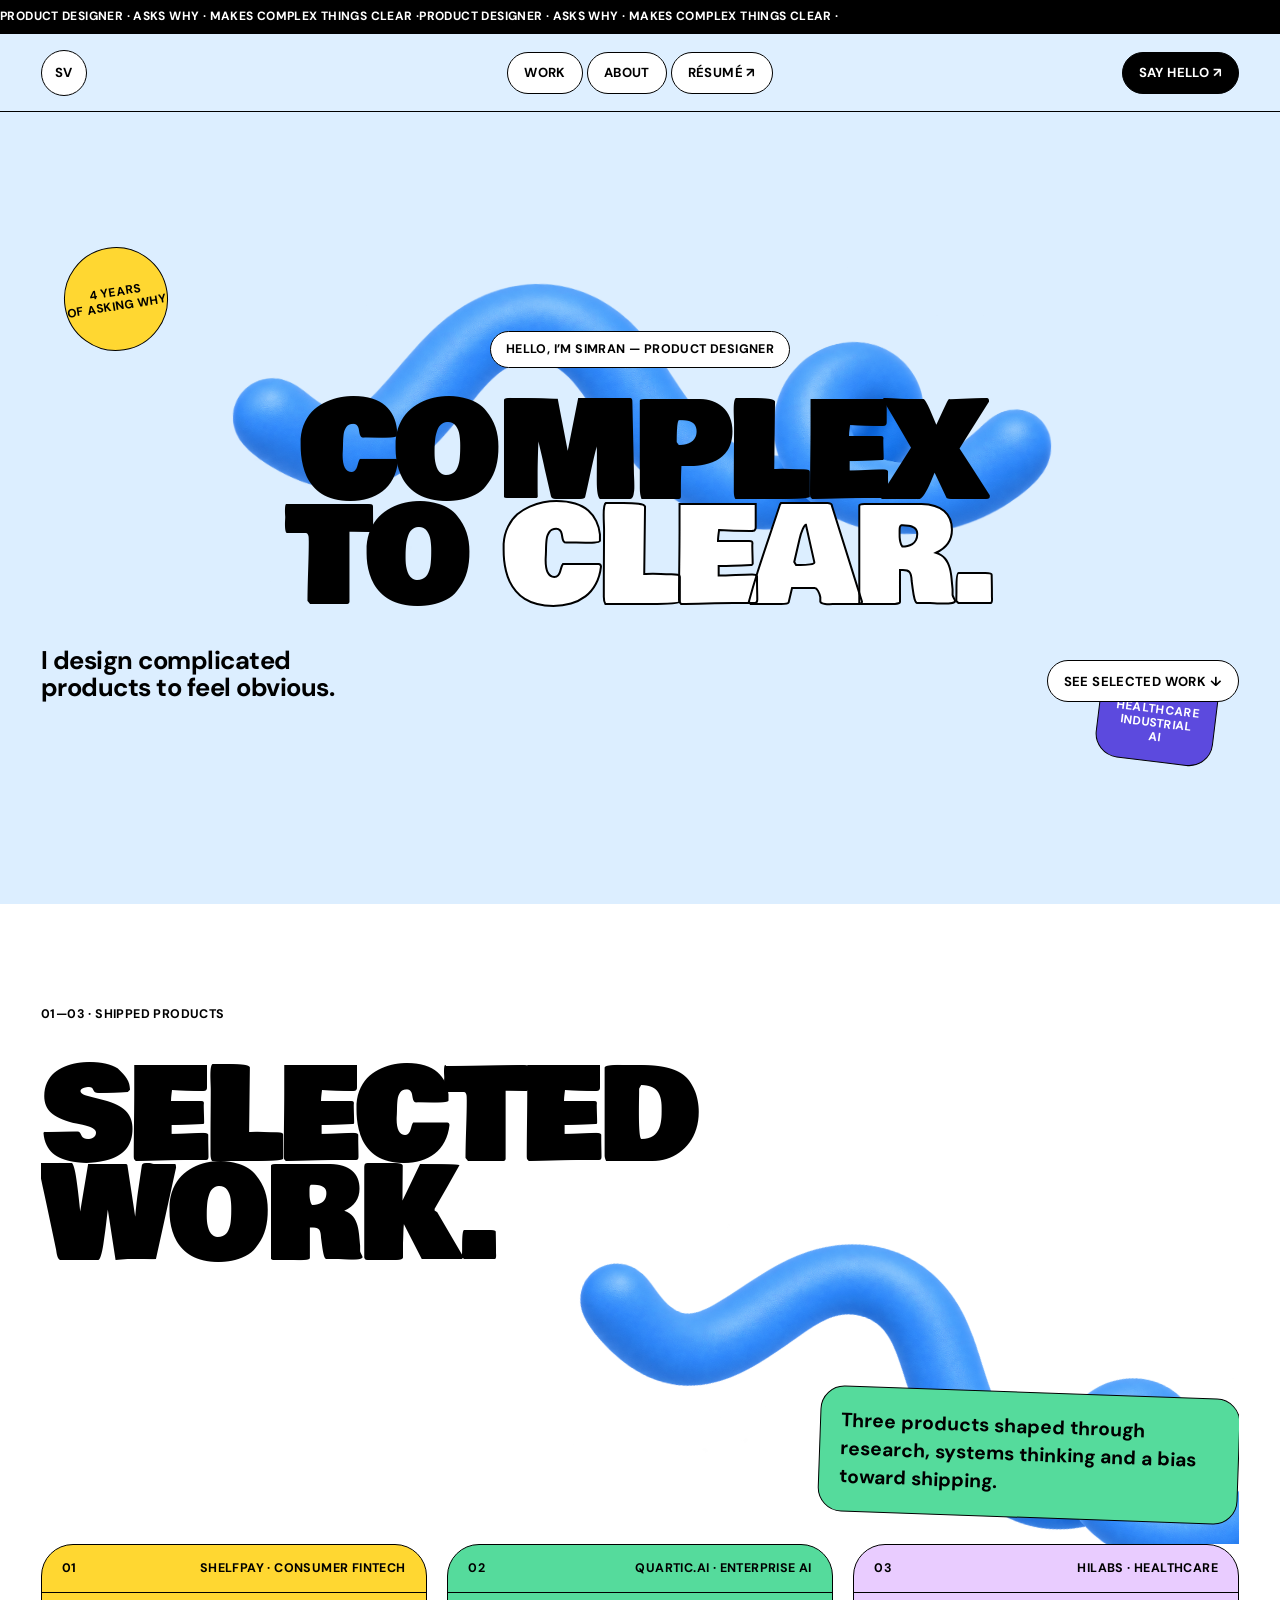
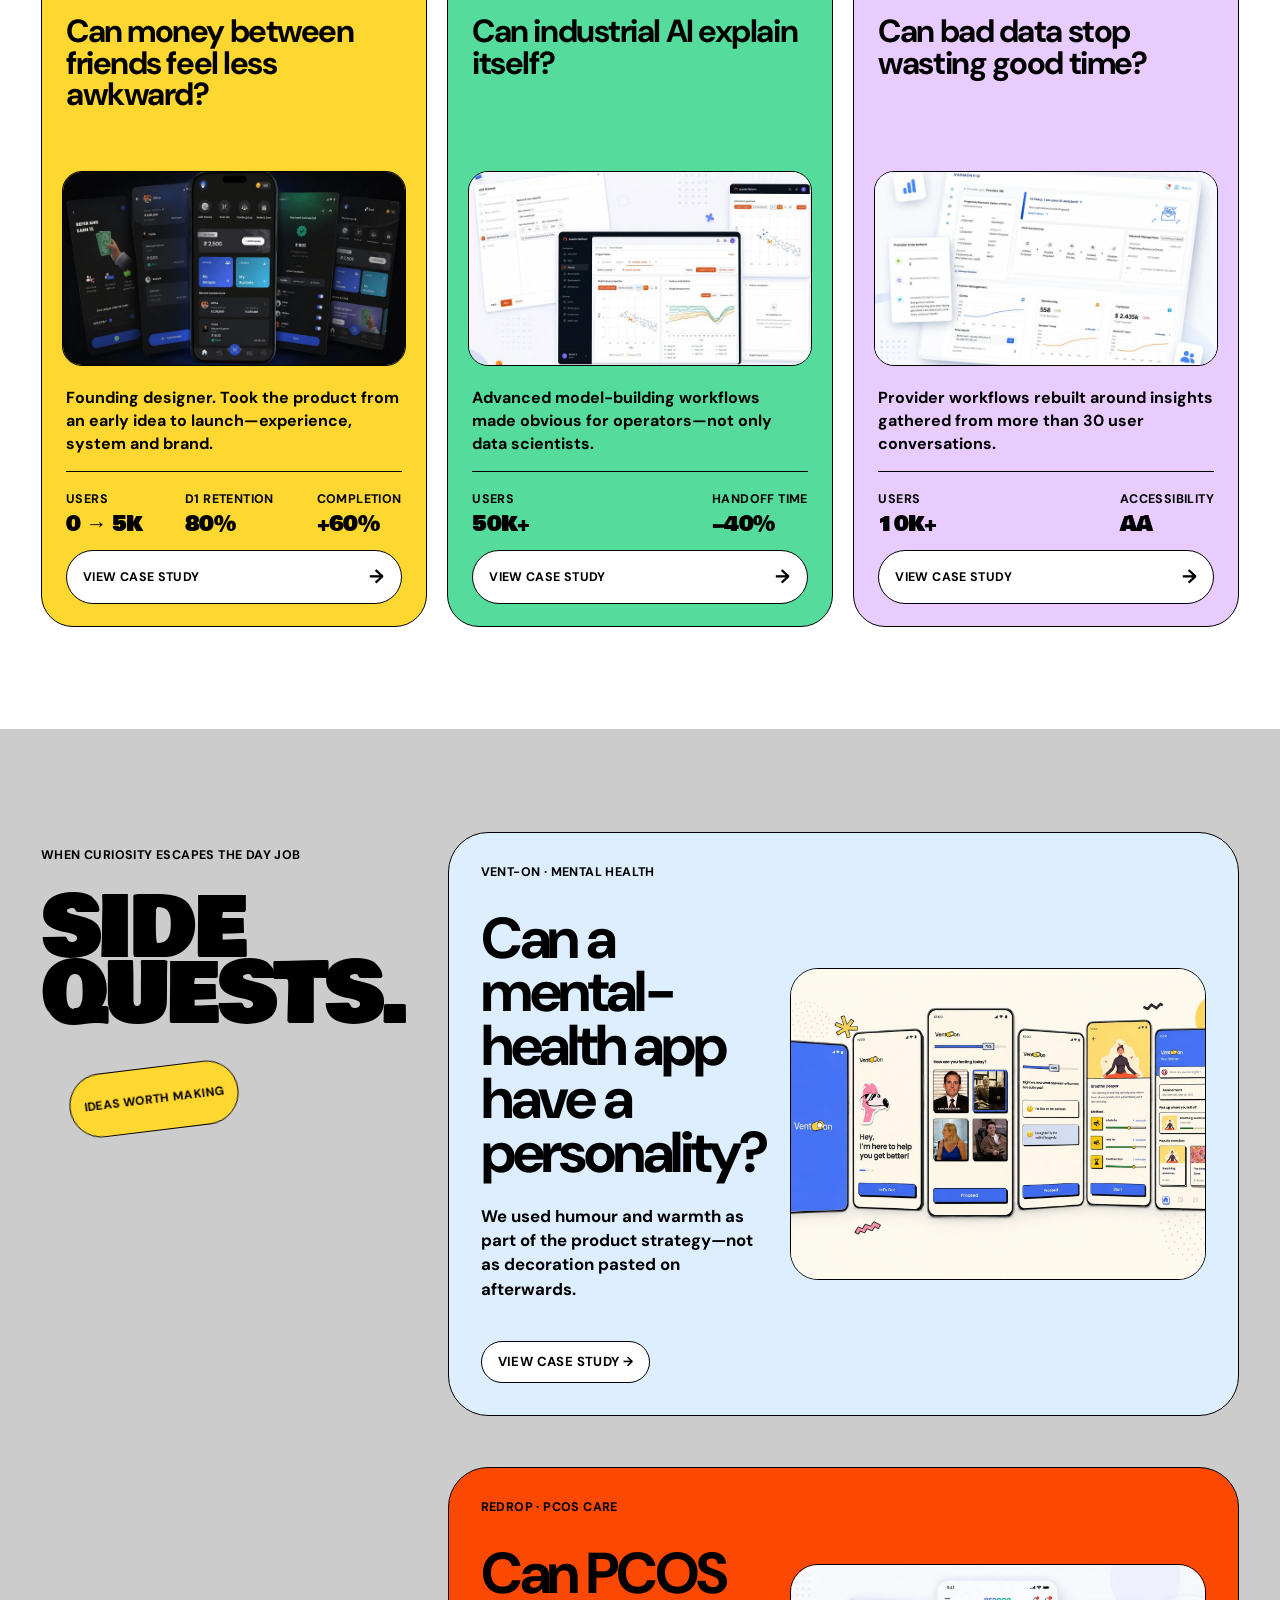
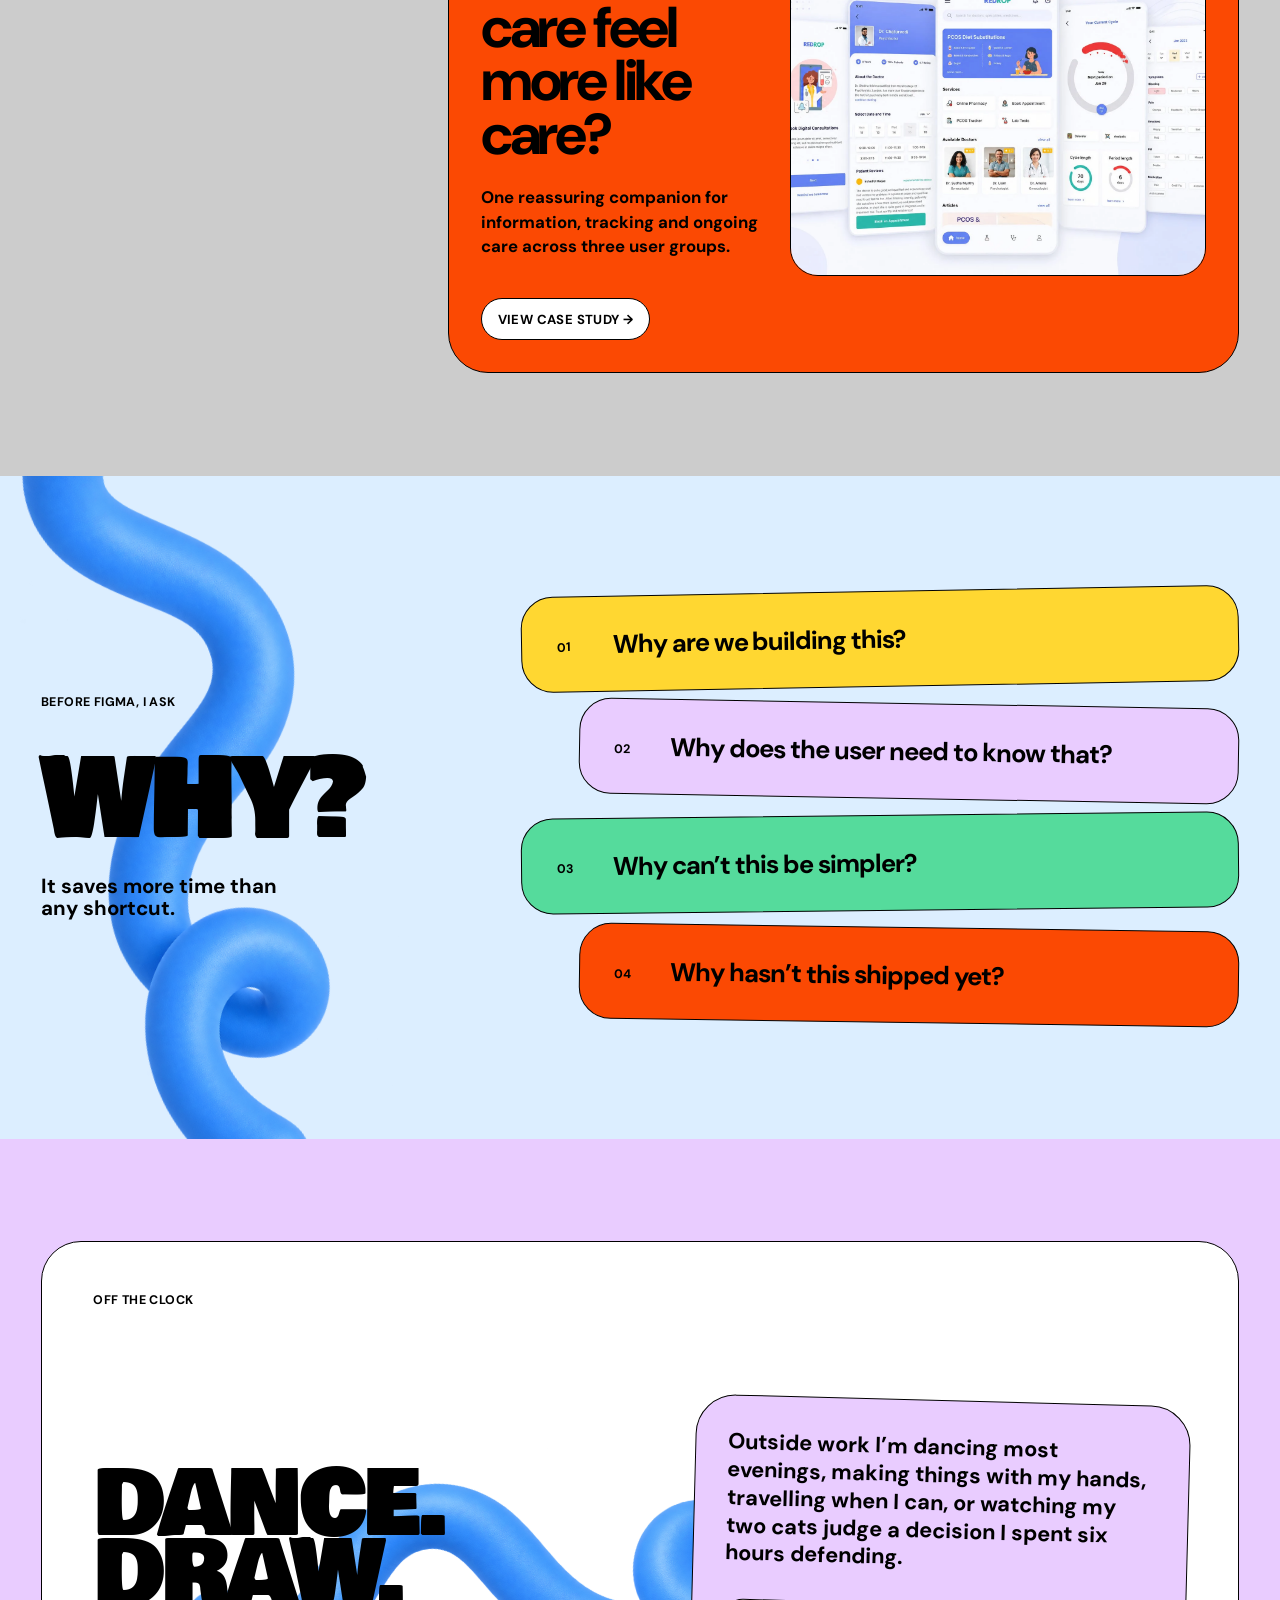
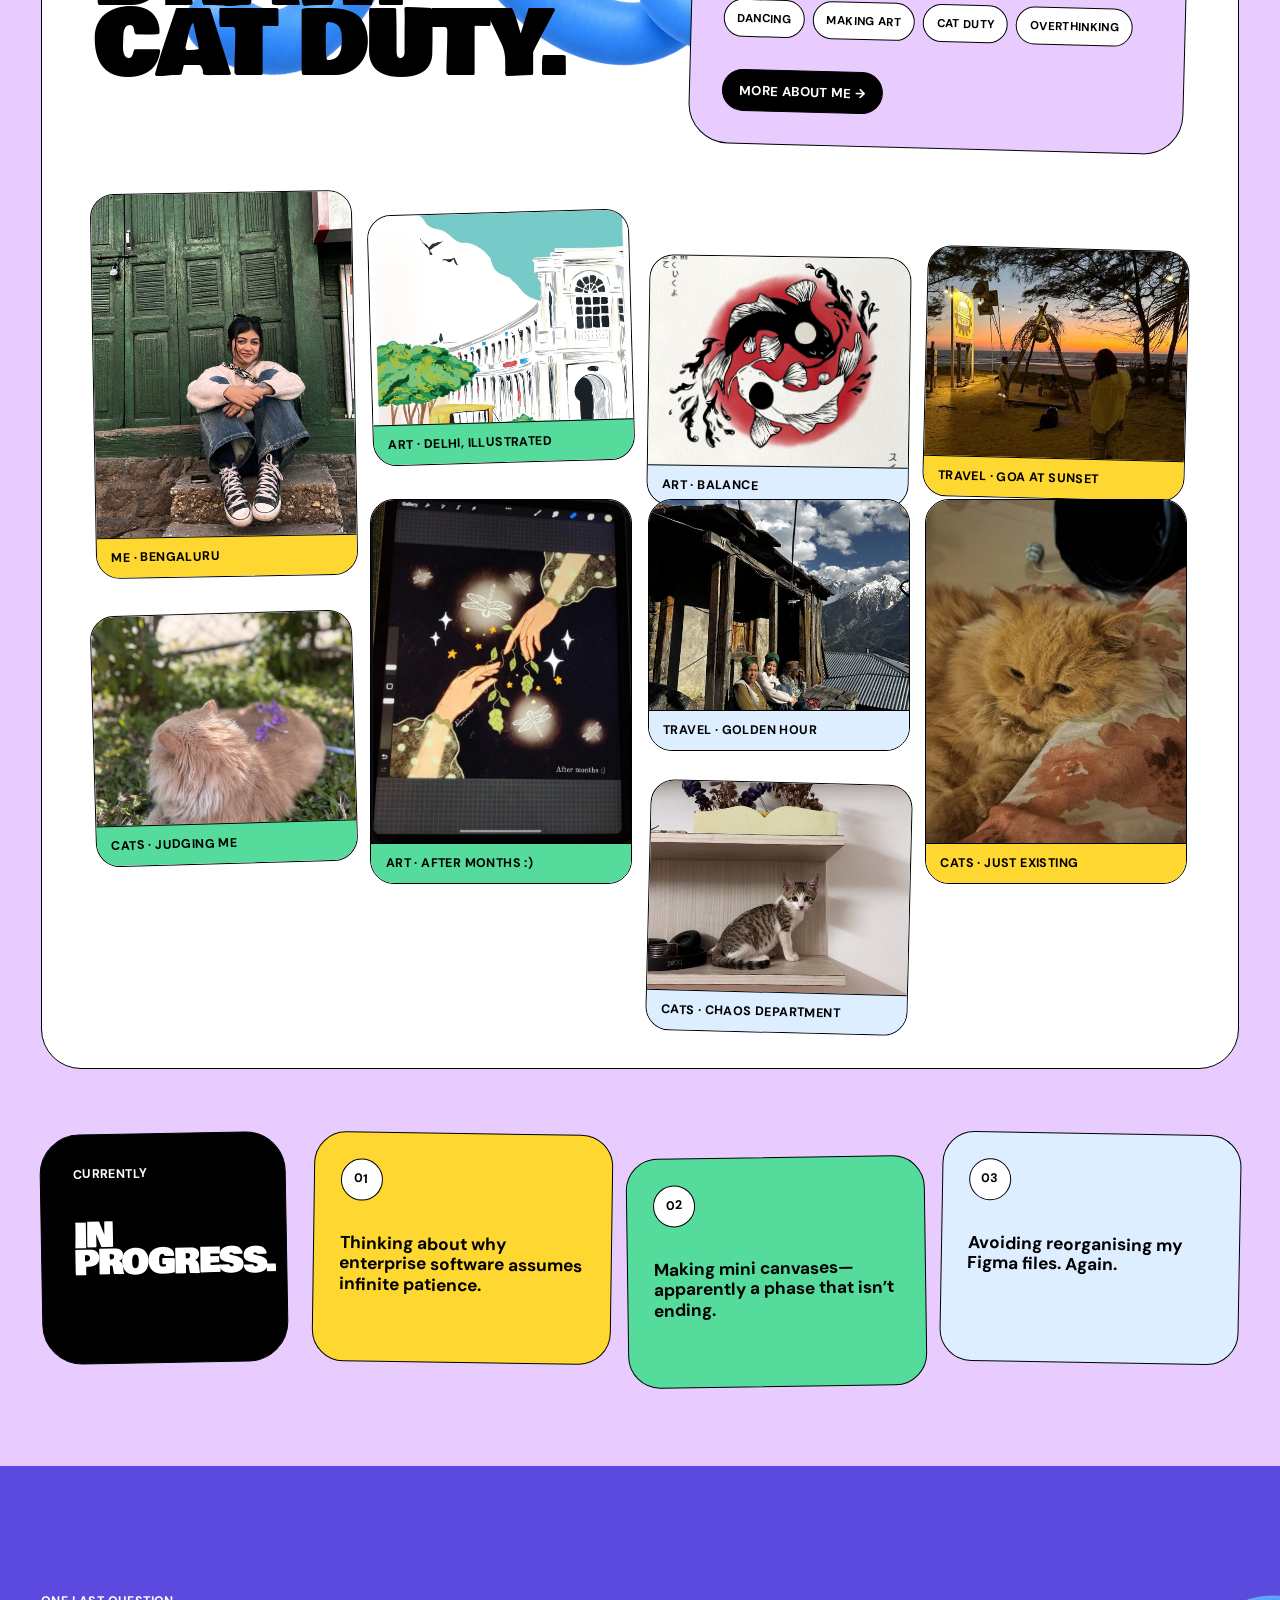
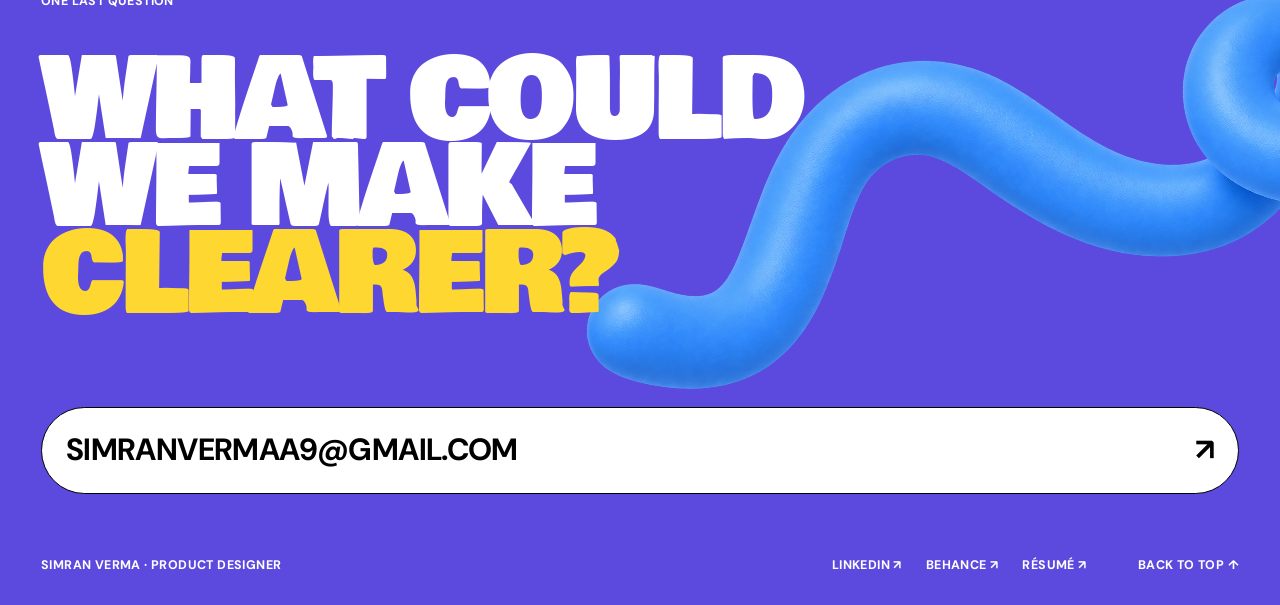
==== commit 311e97b3: "Deploy portfolio redesign" ====
--- a/index.html
+++ b/index.html
@@ -1,544 +1,216 @@
-<!DOCTYPE html>
+<!doctype html>
 <html lang="en">
 <head>
-<meta charset="UTF-8">
-<meta name="viewport" content="width=device-width, initial-scale=1.0">
-<title>Simran Verma — Product Designer</title>
-<link rel="preconnect" href="https://fonts.googleapis.com">
-<link rel="preconnect" href="https://fonts.gstatic.com" crossorigin>
-<link href="https://fonts.googleapis.com/css2?family=Inter:wght@300;400;500;600;700;800&family=Fraunces:ital,opsz,wght@0,9..144,300;1,9..144,200;1,9..144,300;1,9..144,400&display=swap" rel="stylesheet">
-<link rel="stylesheet" href="style.css">
+  <meta charset="utf-8">
+  <meta name="viewport" content="width=device-width, initial-scale=1">
+  <meta name="description" content="Simran Verma is a product designer who makes complicated products feel obvious.">
+  <meta name="theme-color" content="#dceeff">
+  <title>Simran Verma — Product Designer</title>
+  <link rel="preconnect" href="https://fonts.googleapis.com">
+  <link rel="preconnect" href="https://fonts.gstatic.com" crossorigin>
+  <link href="https://fonts.googleapis.com/css2?family=Bowlby+One+SC&family=DM+Sans:opsz,wght@9..40,500;9..40,700&display=swap" rel="stylesheet">
+  <link rel="icon" type="image/svg+xml" href="data:image/svg+xml,%3Csvg xmlns='http://www.w3.org/2000/svg' viewBox='0 0 64 64'%3E%3Ccircle cx='32' cy='32' r='30' fill='%23ffd731' stroke='%23000' stroke-width='2'/%3E%3Ctext x='32' y='40' text-anchor='middle' font-family='Arial Black' font-size='25' fill='%23000'%3ESV%3C/text%3E%3C/svg%3E">
+  <link rel="stylesheet" href="styles.css">
+  <link rel="prefetch" href="shelfpay/" as="document">
+  <link rel="prefetch" href="quartic/" as="document">
+  <link rel="prefetch" href="hilabs/" as="document">
+  <link rel="prefetch" href="shelfpay/styles.css" as="style">
+  <link rel="prefetch" href="quartic/styles.css" as="style">
+  <link rel="prefetch" href="hilabs/styles.css" as="style">
+  <link rel="prefetch" href="about/" as="document">
+  <link rel="prefetch" href="about/styles.css" as="style">
 </head>
 <body>
-</head>
-<body>
-
-<aside class="sidebar">
-  <div class="sb-brand">
-    <div class="sb-mono">SV</div>
-    <div class="sb-name">Simran Verma</div>
-    <div class="sb-role">Product Designer II</div>
-  </div>
-  <nav class="sb-nav">
-    <div class="nsec">Pages</div>
-    <div class="ni on" data-p="dashboard" onclick="go('dashboard')"><span class="ni-ic">⊞</span><span>Dashboard</span></div>
-    <div class="ni" data-p="work" onclick="go('work')"><span class="ni-ic">◈</span><span>Work</span><span class="ni-badge">5</span></div>
-    <div class="ni" data-p="about" onclick="go('about')"><span class="ni-ic">○</span><span>About</span></div>
-    <div class="ni" data-p="connect" onclick="go('connect')"><span class="ni-ic">↗</span><span>Connect</span></div>
-  </nav>
-  <div class="sb-foot">
-    <div class="sb-avail"><span class="dot-g"></span><span>Available</span></div>
-    <div class="sb-clock" id="sbC">--:--</div>
-    <div class="sb-date" id="sbD">IST</div>
-    <div class="sb-soc">
-      <a href="https://linkedin.com/in/simranverma9" target="_blank">in</a>
-      <a href="https://behance.net/simranvermaa" target="_blank">be</a>
+  <a class="skip-link" href="#work">Skip to selected work</a>
+  <div class="progress" aria-hidden="true"><span></span></div>
+
+  <div class="marquee" aria-hidden="true">
+    <div class="marquee-track">
+      <span>PRODUCT DESIGNER · ASKS WHY · MAKES COMPLEX THINGS CLEAR ·</span>
+      <span>PRODUCT DESIGNER · ASKS WHY · MAKES COMPLEX THINGS CLEAR ·</span>
     </div>
   </div>
-</aside>
-
-<main class="main">
-
-  <!-- ─── DASHBOARD ─── -->
-  <section class="page active" id="page-dashboard">
-
-    <div class="header-row" style="margin-bottom:10px;">
-      <div class="card welcome">
-        <div class="w-eye"><span class="dot-g"></span>Actively looking · Bengaluru, India</div>
-        <h1 class="w-name">Simran Verma.</h1>
-        <p class="w-tag">Over the past four years, I've shipped <strong>12+ products</strong> to production — AI analytics tools used by <strong>50K+ people</strong> on factory floors, a design system built from scratch at Quartic.ai, and a fintech product I took from <strong>zero to 5,000 users</strong> as the founding designer at a <strong>YC startup</strong>.<br><br>The problems I find most interesting are the ones where the domain is technical, the users didn't sign up for it, and good design isn't obvious until it's done.<br><br>This portfolio is the work, the thinking, and how it got made.</p>
-        <div class="w-act">
-          <button class="btn-s" onclick="go('connect')">Get in Touch</button>
-          <a href="assets/Simran_Verma_Resume.pdf" target="_blank" class="btn-l">Resume ↗</a>
-        </div>
-      </div>
-      <div class="card glance">
-        <div class="clbl" style="margin-bottom:10px;">At a Glance</div>
-        <div class="gl-row"><span class="gl-k">Status</span><span class="gl-avail"><span class="dot-g"></span>Available</span></div>
-        <div class="gl-row"><span class="gl-k">Current</span><span class="gl-v">Product Designer II<br><span style="color:var(--ink2);font-weight:400;">Quartic.ai</span></span></div>
-        <div class="gl-row"><span class="gl-k">Promoted</span><span class="gl-v m">PD I → II · Apr 2025</span></div>
-        <div class="gl-row"><span class="gl-k">Domains</span><span class="gl-v m">Enterprise AI<br>Fintech · Health-tech</span></div>
-        <div class="gl-row"><span class="gl-k">Seeking</span><span class="gl-v m">Senior IC · Founding</span></div>
-        <div class="gl-row"><span class="gl-k">Location</span><span class="gl-v m">Bengaluru · IST</span></div>
-      </div>
+
+  <header class="topbar" id="top">
+    <a class="brand pill" href="#top" aria-label="Simran Verma, home">SV</a>
+    <nav class="nav-pills" aria-label="Main navigation">
+      <a class="pill" href="#work">Work</a>
+      <a class="pill" href="about/">About</a>
+      <a class="pill" href="assets/Simran_Verma_Resume.pdf" target="_blank" rel="noreferrer">Résumé ↗</a>
+    </nav>
+    <a class="primary-pill" href="mailto:simranvermaa9@gmail.com">Say hello ↗</a>
+  </header>
+
+  <main>
+    <section class="hero" aria-labelledby="hero-title">
+      <img class="ribbon ribbon-hero" src="assets/ribbon-blue.png" alt="" aria-hidden="true">
+      <div class="hero-sticker sticker-yellow">4 YEARS<br>OF ASKING WHY</div>
+      <div class="hero-sticker sticker-violet">FINTECH<br>HEALTHCARE<br>INDUSTRIAL AI</div>
+      <p class="eyebrow hero-eyebrow">HELLO, I’M SIMRAN — PRODUCT DESIGNER</p>
+      <h1 id="hero-title">COMPLEX<br>TO <span>CLEAR.</span></h1>
+      <div class="hero-bottom">
+        <p>I design complicated products to feel obvious.</p>
+        <a class="outline-pill" href="#work">See selected work ↓</a>
+      </div>
+    </section>
+
+    <section class="work" id="work" aria-labelledby="work-title">
+      <div class="section-poster reveal">
+        <p class="eyebrow">01—03 · SHIPPED PRODUCTS</p>
+        <h2 id="work-title">SELECTED<br>WORK.</h2>
+        <img class="ribbon ribbon-work" src="assets/ribbon-blue.png" alt="" aria-hidden="true">
+        <p class="section-note">Three products shaped through research, systems thinking and a bias toward shipping.</p>
+      </div>
+
+      <div class="project-grid">
+        <article class="project project-shelfpay reveal">
+          <header><span>01</span><span>SHELFPAY · CONSUMER FINTECH</span></header>
+          <h3>Can money between friends feel less awkward?</h3>
+          <figure><img src="assets/shelfpay.webp" alt="Shelfpay mobile product screens" loading="lazy"></figure>
+          <div class="project-bottom">
+            <p>Founding designer. Took the product from an early idea to launch—experience, system and brand.</p>
+            <dl>
+              <div><dt>USERS</dt><dd>0 → 5K</dd></div>
+              <div><dt>D1 RETENTION</dt><dd>80%</dd></div>
+              <div><dt>COMPLETION</dt><dd>+60%</dd></div>
+            </dl>
+            <a class="project-open" href="shelfpay/">View case study <span>→</span></a>
+          </div>
+        </article>
+
+        <article class="project project-quartic reveal">
+          <header><span>02</span><span>QUARTIC.AI · ENTERPRISE AI</span></header>
+          <h3>Can industrial AI explain itself?</h3>
+          <figure><img src="assets/quartic.webp" alt="Quartic industrial AI analytics product" loading="lazy"></figure>
+          <div class="project-bottom">
+            <p>Advanced model-building workflows made obvious for operators—not only data scientists.</p>
+            <dl>
+              <div><dt>USERS</dt><dd>50K+</dd></div>
+              <div><dt>HANDOFF TIME</dt><dd>−40%</dd></div>
+            </dl>
+            <a class="project-open" href="quartic/">View case study <span>→</span></a>
+          </div>
+        </article>
+
+        <article class="project project-hilabs reveal">
+          <header><span>03</span><span>HILABS · HEALTHCARE</span></header>
+          <h3>Can bad data stop wasting good time?</h3>
+          <figure><img src="assets/hilabs.webp" alt="HiLabs healthcare data product interface" loading="lazy"></figure>
+          <div class="project-bottom">
+            <p>Provider workflows rebuilt around insights gathered from more than 30 user conversations.</p>
+            <dl>
+              <div><dt>USERS</dt><dd>10K+</dd></div>
+              <div><dt>ACCESSIBILITY</dt><dd>AA</dd></div>
+            </dl>
+            <a class="project-open" href="hilabs/">View case study <span>→</span></a>
+          </div>
+        </article>
+      </div>
+    </section>
+
+    <section class="quests" aria-labelledby="quests-title">
+      <div class="quests-heading reveal">
+        <p class="eyebrow">WHEN CURIOSITY ESCAPES THE DAY JOB</p>
+        <h2 id="quests-title">SIDE<br>QUESTS.</h2>
+        <span class="label-sticker sticker-yellow">IDEAS WORTH MAKING</span>
+      </div>
+
+      <a class="quest-card quest-venton reveal" href="venton/" data-prefetch aria-label="View the Vent-On case study">
+        <div class="quest-copy">
+          <p class="eyebrow">VENT-ON · MENTAL HEALTH</p>
+          <h3>Can a mental-health app have a personality?</h3>
+          <p>We used humour and warmth as part of the product strategy—not as decoration pasted on afterwards.</p>
+          <span class="outline-pill">VIEW CASE STUDY →</span>
+        </div>
+        <figure><img src="assets/venton.webp" alt="Vent-On mental health mobile application screens" loading="lazy"></figure>
+      </a>
+
+      <a class="quest-card quest-redrop reveal" href="redrop/" data-prefetch aria-label="View the Redrop case study">
+        <div class="quest-copy">
+          <p class="eyebrow">REDROP · PCOS CARE</p>
+          <h3>Can PCOS care feel more like care?</h3>
+          <p>One reassuring companion for information, tracking and ongoing care across three user groups.</p>
+          <span class="outline-pill">VIEW CASE STUDY →</span>
+        </div>
+        <figure><img src="assets/redrop.webp" alt="Redrop PCOS care mobile application screens" loading="lazy"></figure>
+      </a>
+    </section>
+
+    <section class="why" aria-labelledby="why-title">
+      <img class="ribbon ribbon-why" src="assets/ribbon-blue.png" alt="" aria-hidden="true">
+      <div class="why-heading reveal">
+        <p class="eyebrow">BEFORE FIGMA, I ASK</p>
+        <h2 id="why-title">WHY?</h2>
+        <p>It saves more time than any shortcut.</p>
+      </div>
+      <ol class="why-list reveal">
+        <li class="why-yellow"><span>01</span><p>Why are we building this?</p></li>
+        <li class="why-lavender"><span>02</span><p>Why does the user need to know that?</p></li>
+        <li class="why-mint"><span>03</span><p>Why can’t this be simpler?</p></li>
+        <li class="why-orange"><span>04</span><p>Why hasn’t this shipped yet?</p></li>
+      </ol>
+    </section>
+
+    <section class="about" id="about" aria-labelledby="about-title">
+      <div class="about-board">
+        <div class="about-poster reveal">
+          <p class="eyebrow">OFF THE CLOCK</p>
+          <h2 id="about-title">DANCE.<br>DRAW.<br>CAT DUTY.</h2>
+          <img class="ribbon ribbon-about" src="assets/ribbon-blue.png" alt="" aria-hidden="true">
+          <div class="about-story">
+            <p>Outside work I’m dancing most evenings, making things with my hands, travelling when I can, or watching my two cats judge a decision I spent six hours defending.</p>
+            <div class="about-tags" aria-label="Interests">
+              <span>DANCING</span><span>MAKING ART</span><span>CAT DUTY</span><span>OVERTHINKING</span>
+            </div>
+            <a class="primary-pill" href="about/">More about me →</a>
+          </div>
+        </div>
+
+        <div class="about-gallery" aria-label="Art, travel and cats">
+          <figure class="reveal"><img src="assets/simran.jpeg" alt="Simran Verma" loading="lazy"><figcaption>ME · BENGALURU</figcaption></figure>
+          <figure class="reveal"><img src="assets/art-delhi.jpeg" alt="Delhi illustration created by Simran" loading="lazy"><figcaption>ART · DELHI, ILLUSTRATED</figcaption></figure>
+          <figure class="reveal"><img src="assets/art-koi.jpeg" alt="Koi illustration created by Simran" loading="lazy"><figcaption>ART · BALANCE</figcaption></figure>
+          <figure class="reveal"><img src="assets/travel-goa.jpeg" alt="Goa beach at sunset" loading="lazy"><figcaption>TRAVEL · GOA AT SUNSET</figcaption></figure>
+          <figure class="reveal"><img src="assets/art-hands.jpeg" alt="Hands and fireflies illustration by Simran" loading="lazy"><figcaption>ART · AFTER MONTHS :)</figcaption></figure>
+          <figure class="reveal"><img src="assets/travel-golden-hour.jpeg" alt="A mountain village in golden sunlight" loading="lazy"><figcaption>TRAVEL · GOLDEN HOUR</figcaption></figure>
+          <figure class="reveal"><img src="assets/cat.jpeg" alt="One of Simran's cats" loading="lazy"><figcaption>CATS · JUST EXISTING</figcaption></figure>
+          <figure class="reveal"><img src="assets/cat-judging.jpeg" alt="Simran's Persian cat sitting in a garden" loading="lazy"><figcaption>CATS · JUDGING ME</figcaption></figure>
+          <figure class="reveal"><img src="assets/cats-chaos-duo.jpeg" alt="Simran's kitten sitting on a shelf" loading="lazy"><figcaption>CATS · CHAOS DEPARTMENT</figcaption></figure>
+        </div>
+      </div>
+
+      <div class="currently reveal">
+        <div class="currently-heading">
+          <p class="eyebrow">CURRENTLY</p>
+          <h3>IN<br>PROGRESS.</h3>
+        </div>
+        <ul>
+          <li><span>01</span>Thinking about why enterprise software assumes infinite patience.</li>
+          <li><span>02</span>Making mini canvases—apparently a phase that isn’t ending.</li>
+          <li><span>03</span>Avoiding reorganising my Figma files. Again.</li>
+        </ul>
+      </div>
+    </section>
+  </main>
+
+  <footer>
+    <img class="ribbon ribbon-footer" src="assets/ribbon-blue.png" alt="" aria-hidden="true">
+    <div class="footer-top reveal">
+      <p class="eyebrow">ONE LAST QUESTION</p>
+      <h2>WHAT COULD<br>WE MAKE<br><span>CLEARER?</span></h2>
+      <a class="footer-email" href="mailto:simranvermaa9@gmail.com">SIMRANVERMAA9@GMAIL.COM <span>↗</span></a>
     </div>
-
-    <div class="metrics-row gap">
-      <div class="mc" style="border-top:2px solid #2563EB;"><div class="mc-cap">Experience</div><div class="mc-val" data-count="4" data-suffix="+">0</div><div class="mc-lbl">Years in design across enterprise AI, fintech &amp; health-tech.</div></div>
-      <div class="mc" style="border-top:2px solid #4F7E83;"><div class="mc-cap">Output</div><div class="mc-val" data-count="12" data-suffix="+">0</div><div class="mc-lbl">Products shipped in production across four domains.</div></div>
-      <div class="mc" style="border-top:2px solid #059669;"><div class="mc-cap">Impact</div><div class="mc-val">$2.76B</div><div class="mc-lbl">Annual cost of bad provider data in US healthcare. Designed the products built to fix it.</div></div>
-      <div class="mc" style="border-top:2px solid #D97706;"><div class="mc-cap">Reach</div><div class="mc-val" data-count="50" data-suffix="K+">0</div><div class="mc-lbl">Users at Quartic across Fortune 500 manufacturers.</div></div>
-      <div class="mc" style="border-top:2px solid #E11D48;"><div class="mc-cap">Retention</div><div class="mc-val" data-count="80" data-suffix="%">0</div><div class="mc-lbl">Day-1 retention at Shelfpay, scaling from zero.</div></div>
+    <div class="footer-bottom">
+      <p>SIMRAN VERMA · PRODUCT DESIGNER</p>
+      <nav aria-label="Social links">
+        <a href="https://linkedin.com/in/simranverma9" target="_blank" rel="noreferrer">LINKEDIN ↗</a>
+        <a href="https://behance.net/simranvermaa" target="_blank" rel="noreferrer">BEHANCE ↗</a>
+        <a href="assets/Simran_Verma_Resume.pdf" target="_blank" rel="noreferrer">RÉSUMÉ ↗</a>
+      </nav>
+      <a href="#top">BACK TO TOP ↑</a>
     </div>
-
-    <div class="dsh-sec">
-      <div>
-        <div class="dsh-sec-eye">Journey</div>
-        <h2 class="dsh-sec-h">Career so far.</h2>
-        <p class="dsh-sec-sub">Intern to Product Designer II in four years, across four companies.</p>
-      </div>
-    </div>
-    <div class="career-wrap gap">
-      <div class="gantt-outer">
-        <div class="gantt-years" id="ganttYears"></div>
-        <div class="gantt-track" id="ganttTrack"><div class="gantt-axis"></div></div>
-        <div class="gantt-role-labels" id="ganttLabels"></div>
-      </div>
-      <div class="career-detail" id="careerDetail"><div class="cd-inner" id="cdInner"></div></div>
-    </div>
-
-    <div class="dsh-sec">
-      <div>
-        <div class="dsh-sec-eye">Work</div>
-        <h2 class="dsh-sec-h">Selected case studies.</h2>
-        <p class="dsh-sec-sub">Five products across four domains — shipped, in production.</p>
-      </div>
-      <button class="dsh-sec-action" onclick="go('work')">View all →</button>
-    </div>
-    <div class="cs-grid gap">
-      <div class="cs-card" onclick="openCS('quartic')">
-        <div class="cs-thumb"><img src="assets/thumb_quartic.webp" alt="Quartic.ai" loading="lazy" style="width:100%;height:100%;object-fit:cover;object-position:top;display:block;"></div>
-        <div class="cs-info">
-          <div class="cs-dom"><span class="cs-pip" style="background:#2563EB;"></span>Enterprise AI</div>
-          <div class="cs-co">Quartic.ai</div><div class="cs-rl">Product Designer II · May 2024 – Present</div>
-          <div class="cs-out"><strong>50K+ users</strong> across Fortune 500 manufacturers — AI analytics for plant operators who've never used an AI tool.</div>
-          <div class="cs-foot"><div class="cs-tags"><span class="cs-tag">Design Systems</span><span class="cs-tag">ML Interfaces</span></div><button class="cs-lnk">View case study →</button></div>
-        </div>
-      </div>
-      <div class="cs-card" onclick="openCS('shelfpay')">
-        <div class="cs-thumb"><img src="assets/thumb_shelfpay.webp" alt="Shelfpay" loading="lazy" style="width:100%;height:100%;object-fit:cover;object-position:top;display:block;"></div>
-        <div class="cs-info">
-          <div class="cs-dom"><span class="cs-pip" style="background:#4F7E83;"></span>Fintech · YC S22</div>
-          <div class="cs-co">Shelfpay</div><div class="cs-rl">Founding Designer · Dec 2022 – Jun 2023</div>
-          <div class="cs-out">Product, design system, and brand from scratch. <strong>80% day-1 retention</strong>, 0 to 5K users in six months.</div>
-          <div class="cs-foot"><div class="cs-tags"><span class="cs-tag">0→1</span><span class="cs-tag">Brand</span></div><button class="cs-lnk">View case study →</button></div>
-        </div>
-      </div>
-      <div class="cs-card" onclick="openCS('hilabs')">
-        <div class="cs-thumb"><img src="assets/thumb_hilabs.webp" alt="HiLabs" loading="lazy" style="width:100%;height:100%;object-fit:cover;object-position:top;display:block;"></div>
-        <div class="cs-info">
-          <div class="cs-dom"><span class="cs-pip" style="background:#059669;"></span>Health-tech</div>
-          <div class="cs-co">HiLabs</div><div class="cs-rl">Product Designer I · Jun 2023 – Apr 2024</div>
-          <div class="cs-out"><strong>10K+ healthcare providers</strong> in the US. 30+ user interviews. WCAG 2.1 AA throughout.</div>
-          <div class="cs-foot"><div class="cs-tags"><span class="cs-tag">User Research</span><span class="cs-tag">Accessibility</span></div><button class="cs-lnk">View case study →</button></div>
-        </div>
-      </div>
-      <div class="cs-card" onclick="openCS('redrop')">
-        <div class="cs-thumb"><img src="assets/thumb_redrop.webp" alt="Redrop" loading="lazy" style="width:100%;height:100%;object-fit:cover;object-position:top;display:block;"></div>
-        <div class="cs-info">
-          <div class="cs-dom"><span class="cs-pip" style="background:#D97706;"></span>Health-tech · Personal Project</div>
-          <div class="cs-co">Redrop</div><div class="cs-rl">Product Design · 2023</div>
-          <div class="cs-out">Healthcare app — simplifying a complex clinical domain for first-time users with no prior context.</div>
-          <div class="cs-foot"><div class="cs-tags"><span class="cs-tag">App Design</span><span class="cs-tag">Info Architecture</span></div><button class="cs-lnk">View case study →</button></div>
-        </div>
-      </div>
-      <div class="cs-card" onclick="openCS('venton')">
-        <div class="cs-thumb"><img src="assets/thumb_venton.webp" alt="Vent-On" loading="lazy" style="width:100%;height:100%;object-fit:cover;object-position:top;display:block;"></div>
-        <div class="cs-info">
-          <div class="cs-dom"><span class="cs-pip" style="background:#FFCD29;"></span>Mental Health · Personal Project</div>
-          <div class="cs-co">Vent-On</div><div class="cs-rl">Product Designer · 2023</div>
-          <div class="cs-out">Gen-Z mental health companion. Personality as a design strategy — tone became the differentiator.</div>
-          <div class="cs-foot"><div class="cs-tags"><span class="cs-tag">Neobrutalism</span><span class="cs-tag">App Design</span></div><button class="cs-lnk">View case study →</button></div>
-        </div>
-      </div>
-    </div>
-
-    <div class="dsh-sec">
-      <div>
-        <div class="dsh-sec-eye">Process</div>
-        <h2 class="dsh-sec-h">How I actually work.</h2>
-        <p class="dsh-sec-sub">Five habits that show up in every project.</p>
-      </div>
-    </div>
-    <div class="card gap" style="overflow:hidden;">
-      <div class="steps-outer">
-        <div class="steps-flow">
-
-          <div class="step">
-            <div class="step-ic" style="background:rgba(37,99,235,.12);">
-              <svg width="18" height="18" viewBox="0 0 18 18" fill="none"><rect x="3" y="1.5" width="12" height="15" rx="2" stroke="#2563EB" stroke-width="1.5"/><path d="M6 5.5h6M6 8.5h6M6 11.5h4" stroke="#2563EB" stroke-width="1.5" stroke-linecap="round"/></svg>
-            </div>
-            <div class="step-num" style="color:#2563EB;">01</div>
-            <div class="step-title">Question the brief</div>
-            <div class="step-desc">Problems come pre-loaded with context and assumptions. My first job is to find out if the framing is right before anything else moves.</div>
-            <div class="step-eg">"The ask was a new dashboard view. A week of interviews later — nobody wanted a new view, they wanted it to load faster."</div>
-          </div>
-
-          <div class="step">
-            <div class="step-ic" style="background:rgba(5,150,105,.12);">
-              <svg width="18" height="18" viewBox="0 0 18 18" fill="none"><circle cx="7" cy="5.5" r="2.5" stroke="#059669" stroke-width="1.5"/><path d="M2 15c0-2.76 2.24-5 5-5s5 2.24 5 5" stroke="#059669" stroke-width="1.5" stroke-linecap="round"/><circle cx="13.5" cy="5.5" r="1.75" stroke="#059669" stroke-width="1.5"/><path d="M15.5 13c.9.6 1.5 1.65 1.5 2.8" stroke="#059669" stroke-width="1.5" stroke-linecap="round"/></svg>
-            </div>
-            <div class="step-num" style="color:#059669;">02</div>
-            <div class="step-title">Talk to the actual users</div>
-            <div class="step-desc">Not stakeholders. Not proxies. The people sitting with the interface for 8 hours a day. 30+ interviews with healthcare providers and factory floor operators.</div>
-            <div class="step-eg">"We assumed they wanted more data. Every interview said: less data, but make it obvious when something's wrong."</div>
-          </div>
-
-          <div class="step">
-            <div class="step-ic" style="background:rgba(124,58,237,.12);">
-              <svg width="18" height="18" viewBox="0 0 18 18" fill="none"><circle cx="3" cy="3" r="1.5" fill="#7C3AED"/><circle cx="9" cy="3" r="1.5" fill="#7C3AED"/><circle cx="15" cy="3" r="1.5" fill="#7C3AED"/><circle cx="3" cy="9" r="1.5" fill="#7C3AED"/><circle cx="9" cy="9" r="1.5" fill="#7C3AED"/><circle cx="15" cy="9" r="1.5" fill="#7C3AED"/><circle cx="3" cy="15" r="1.5" fill="#7C3AED"/><circle cx="9" cy="15" r="1.5" fill="#7C3AED"/><path d="M3 4.5v3M9 4.5v3M15 4.5v3M4.5 3h3M4.5 9h3M10.5 9h3M4.5 15h3" stroke="#7C3AED" stroke-width="1" stroke-linecap="round" opacity=".5"/></svg>
-            </div>
-            <div class="step-num" style="color:#7C3AED;">03</div>
-            <div class="step-title">Map the system first</div>
-            <div class="step-desc">Every user type, every edge case, every place this product touches another. The thinking before the first wireframe is what makes everything after faster.</div>
-            <div class="step-eg">"At Shelfpay, mapping every group payment scenario surfaced the core UX problem before a single screen existed."</div>
-          </div>
-
-          <div class="step">
-            <div class="step-ic" style="background:rgba(217,119,6,.12);">
-              <svg width="18" height="18" viewBox="0 0 18 18" fill="none"><path d="M10.5 2L4 10h5.5L7.5 16l6.5-8H8.5L10.5 2z" fill="#D97706"/></svg>
-            </div>
-            <div class="step-num" style="color:#D97706;">04</div>
-            <div class="step-title">Prototype and test fast</div>
-            <div class="step-desc">Don't wait for perfect. A rough prototype in front of a real user is worth more than a polished deck in front of stakeholders.</div>
-            <div class="step-eg">"15+ prototypes at Shelfpay. The one that became the product was number 11. Killing 10 first is how you know 11 is right."</div>
-          </div>
-
-          <div class="step">
-            <div class="step-ic" style="background:rgba(5,150,105,.12);">
-              <svg width="18" height="18" viewBox="0 0 18 18" fill="none"><circle cx="9" cy="9" r="7" stroke="#059669" stroke-width="1.5"/><path d="M5.5 9l2.5 2.5 4.5-5" stroke="#059669" stroke-width="1.75" stroke-linecap="round" stroke-linejoin="round"/></svg>
-            </div>
-            <div class="step-num" style="color:#059669;">05</div>
-            <div class="step-title">Stay until it ships right</div>
-            <div class="step-desc">Handoff is not the finish line. I stay through implementation, in engineering reviews, speaking the language of shipping.</div>
-            <div class="step-eg">"Handoff time at Quartic dropped 40% because I was in Slack with the dev team until the component library was stable."</div>
-          </div>
-
-        </div>
-      </div>
-    </div>
-
-    <div class="dsh-sec">
-      <div>
-        <div class="dsh-sec-eye">Life</div>
-        <h2 class="dsh-sec-h">Beyond the screen.</h2>
-        <p class="dsh-sec-sub">The making, the travelling, and the two cats.</p>
-      </div>
-    </div>
-    <div class="card gap" style="padding:16px;overflow:hidden;">
-      <div class="photos-outer" id="photoStrip">
-        <div class="photos-strip">
-          <!-- Set 1 -->
-          <div class="photo-item"><img src="https://framerusercontent.com/images/rZXTioeMPK8pFHGJ3fXFaKEk.jpg" alt="" loading="lazy"><div class="photo-label">Shelfpay · Bengaluru, 2023</div></div>
-          <div class="photo-item"><img src="https://framerusercontent.com/images/TPCWe9rofsz2zviU96SUztBw.jpg" alt="" loading="lazy"><div class="photo-label">YC S22 · Demo prep</div></div>
-          <div class="photo-item"><img src="https://framerusercontent.com/images/oxKkKLpxzpl07ixkw7K0XCMlmhA.jpg" alt="" loading="lazy"><div class="photo-label">Working session</div></div>
-          <div class="photo-item"><img src="https://framerusercontent.com/images/C2ArciMm11yO3q5ZjQE8PZkwpQ.jpg" alt="" loading="lazy"><div class="photo-label">Team · Shelfpay</div></div>
-          <div class="photo-item"><img src="https://framerusercontent.com/images/en65fe0tjycusTgIr8dpJeW65LY.jpg" alt="" loading="lazy"><div class="photo-label">Quartic.ai · 2024</div></div>
-          <div class="photo-item"><img src="https://framerusercontent.com/images/4RFzdc1E2fCDQMrue3lb3SpDEk.jpg" alt="" loading="lazy"><div class="photo-label">Quartic.ai · team</div></div>
-          <!-- Set 2 — duplicate for seamless loop -->
-          <div class="photo-item"><img src="https://framerusercontent.com/images/rZXTioeMPK8pFHGJ3fXFaKEk.jpg" alt="" loading="lazy"><div class="photo-label">Shelfpay · Bengaluru, 2023</div></div>
-          <div class="photo-item"><img src="https://framerusercontent.com/images/TPCWe9rofsz2zviU96SUztBw.jpg" alt="" loading="lazy"><div class="photo-label">YC S22 · Demo prep</div></div>
-          <div class="photo-item"><img src="https://framerusercontent.com/images/oxKkKLpxzpl07ixkw7K0XCMlmhA.jpg" alt="" loading="lazy"><div class="photo-label">Working session</div></div>
-          <div class="photo-item"><img src="https://framerusercontent.com/images/C2ArciMm11yO3q5ZjQE8PZkwpQ.jpg" alt="" loading="lazy"><div class="photo-label">Team · Shelfpay</div></div>
-          <div class="photo-item"><img src="https://framerusercontent.com/images/en65fe0tjycusTgIr8dpJeW65LY.jpg" alt="" loading="lazy"><div class="photo-label">Quartic.ai · 2024</div></div>
-          <div class="photo-item"><img src="https://framerusercontent.com/images/4RFzdc1E2fCDQMrue3lb3SpDEk.jpg" alt="" loading="lazy"><div class="photo-label">Quartic.ai · team</div></div>
-        </div>
-      </div>
-    </div>
-
-    <div class="nav-cards">
-      <div class="card nc" onclick="go('work')"><div><div class="nc-lbl">Work</div><div class="nc-title">5 Case Studies</div><div class="nc-sub">Enterprise AI, fintech, healthcare. Shipped, in production.</div></div><div class="nc-ar">↗</div></div>
-      <div class="card nc" onclick="go('about')"><div><div class="nc-lbl">About</div><div class="nc-title">Who I Am Outside Work</div><div class="nc-sub">Dancer, artist, cat person. The rest of the picture.</div></div><div class="nc-ar">↗</div></div>
-      <div class="card nc nc-dk" onclick="go('connect')"><div><div class="nc-lbl">Connect</div><div class="nc-title" style="color:white;">Open to the Right Role</div><div class="nc-sub">Senior IC or founding. Where design shapes the product from the start.</div></div><div class="nc-ar">↗</div></div>
-    </div>
-
-  </section>
-
-  <!-- ─── WORK ─── -->
-  <section class="page" id="page-work">
-    <div class="wkx-head">
-      <div class="wkx-eyebrow">Work</div>
-      <h1 class="wkx-title">Selected work.</h1>
-    </div>
-
-    <div class="filter-row">
-      <button class="ftab on" data-f="all">All</button>
-      <button class="ftab" data-f="enterprise-ai">Enterprise AI</button>
-      <button class="ftab" data-f="fintech">Fintech</button>
-      <button class="ftab" data-f="health-tech">Health-tech</button>
-      <button class="ftab" data-f="mental-health">Mental Health</button>
-    </div>
-
-    <div class="wkx-list">
-      <div class="wkx-card" data-d="enterprise-ai" onclick="openCS('quartic')">
-        <div class="wkx-thumb"><img src="assets/thumb_quartic.webp" alt="Quartic.ai" loading="lazy" style="width:100%;height:100%;object-fit:cover;object-position:center;display:block;"></div>
-        <div class="wkx-body">
-          <div class="wkx-top"><span class="wkx-dom"><span class="wkx-pip" style="background:#2563EB;"></span>Enterprise AI</span><span class="wkx-period">May 2024 – Present</span></div>
-          <div class="wkx-co">Quartic.ai</div>
-          <div class="wkx-rl">Product Designer II</div>
-          <div class="wkx-out"><strong>50K+ users</strong> across Fortune 500 manufacturers — AI analytics dashboards for plant operators who've never used an AI tool. Built Quartic's first design system, cutting handoff time by 40%.</div>
-          <div class="wkx-foot"><div class="wkx-tags"><span class="wkx-tag">Design Systems</span><span class="wkx-tag">ML Interface Design</span><span class="wkx-tag">Data Visualization</span><span class="wkx-tag">Predictive Maintenance</span></div><span class="wkx-lnk">View case study →</span></div>
-        </div>
-      </div>
-      <div class="wkx-card" data-d="fintech" onclick="openCS('shelfpay')">
-        <div class="wkx-thumb"><img src="assets/thumb_shelfpay.webp" alt="Shelfpay" loading="lazy" style="width:100%;height:100%;object-fit:cover;object-position:center;display:block;"></div>
-        <div class="wkx-body">
-          <div class="wkx-top"><span class="wkx-dom"><span class="wkx-pip" style="background:#4F7E83;"></span>Fintech · YC S22</span><span class="wkx-period">Dec 2022 – Jun 2023</span></div>
-          <div class="wkx-co">Shelfpay</div>
-          <div class="wkx-rl">Founding Product Designer</div>
-          <div class="wkx-out">First and only designer — product, design system, and brand from scratch. <strong>80% day-1 retention</strong>, 0 to 5K users in six months, 60% lift in payment completion.</div>
-          <div class="wkx-foot"><div class="wkx-tags"><span class="wkx-tag">0→1 Product</span><span class="wkx-tag">Design System</span><span class="wkx-tag">Brand Identity</span><span class="wkx-tag">Group Payments</span></div><span class="wkx-lnk">View case study →</span></div>
-        </div>
-      </div>
-      <div class="wkx-card" data-d="health-tech" onclick="openCS('hilabs')">
-        <div class="wkx-thumb"><img src="assets/thumb_hilabs.webp" alt="HiLabs" loading="lazy" style="width:100%;height:100%;object-fit:cover;object-position:center;display:block;"></div>
-        <div class="wkx-body">
-          <div class="wkx-top"><span class="wkx-dom"><span class="wkx-pip" style="background:#059669;"></span>Health-tech</span><span class="wkx-period">Jun 2023 – Apr 2024</span></div>
-          <div class="wkx-co">HiLabs</div>
-          <div class="wkx-rl">Product Designer I</div>
-          <div class="wkx-out"><strong>10K+ healthcare providers</strong> across the US. 30+ interviews with clinical staff, every decision grounded in real workflows. WCAG 2.1 AA throughout.</div>
-          <div class="wkx-foot"><div class="wkx-tags"><span class="wkx-tag">Healthcare UX</span><span class="wkx-tag">User Research</span><span class="wkx-tag">Accessibility</span><span class="wkx-tag">Dashboard Design</span></div><span class="wkx-lnk">View case study →</span></div>
-        </div>
-      </div>
-      <div class="wkx-card" data-d="health-tech" onclick="openCS('redrop')">
-        <div class="wkx-thumb"><img src="assets/thumb_redrop.webp" alt="Redrop" loading="lazy" style="width:100%;height:100%;object-fit:cover;object-position:center;display:block;"></div>
-        <div class="wkx-body">
-          <div class="wkx-top"><span class="wkx-dom"><span class="wkx-pip" style="background:#D97706;"></span>Health-tech · Personal</span><span class="wkx-period">2023</span></div>
-          <div class="wkx-co">Redrop</div>
-          <div class="wkx-rl">Product Design</div>
-          <div class="wkx-out">A PCOS-management app that turns scattered information and infrequent visits into one place that educates, guides, and assists — <strong>3 user groups</strong> served, grounded in qual + quant research.</div>
-          <div class="wkx-foot"><div class="wkx-tags"><span class="wkx-tag">App Design</span><span class="wkx-tag">Info Architecture</span><span class="wkx-tag">Healthcare UX</span><span class="wkx-tag">Research</span></div><span class="wkx-lnk">View case study →</span></div>
-        </div>
-      </div>
-      <div class="wkx-card" data-d="mental-health" onclick="openCS('venton')">
-        <div class="wkx-thumb"><img src="assets/thumb_venton.webp" alt="Vent-On" loading="lazy" style="width:100%;height:100%;object-fit:cover;object-position:center;display:block;"></div>
-        <div class="wkx-body">
-          <div class="wkx-top"><span class="wkx-dom"><span class="wkx-pip" style="background:#FFCD29;"></span>Mental Health · Personal</span><span class="wkx-period">2023</span></div>
-          <div class="wkx-co">Vent-On</div>
-          <div class="wkx-rl">Product Designer</div>
-          <div class="wkx-out">A Gen-Z mental-health companion for tracking emotions and habits — but with personality. <strong>Tone became the differentiator</strong>, with neobrutalism as the anti-clinical visual language.</div>
-          <div class="wkx-foot"><div class="wkx-tags"><span class="wkx-tag">App Design</span><span class="wkx-tag">Neobrutalism</span><span class="wkx-tag">Design System</span><span class="wkx-tag">Personal Project</span></div><span class="wkx-lnk">View case study →</span></div>
-        </div>
-      </div>
-    </div>
-  </section>
-
-  <!-- ─── CASE STUDY PAGE ─── -->
-  <section class="page" id="page-casestudy">
-    <button class="cs-back" onclick="go(prevPage)">← Back</button>
-    <div class="card" style="overflow:hidden;margin-top:14px;border-radius:12px;">
-      <div id="csPageContent"></div>
-    </div>
-  </section>
-
-  <!-- ─── ABOUT ─── -->
-  <section class="page" id="page-about">
-
-    <div class="abx-pagehead">
-      <div class="abx-eyebrow"><span class="dot"></span>About</div>
-      <h1>The person behind the pixels.</h1>
-    </div>
-
-    <div class="abx">
-
-      <!-- HERO -->
-      <div class="abx-hero">
-        <div class="card abx-profile">
-          <div class="abx-avatar"><img src="assets/img5.jpeg" alt="Simran Verma"></div>
-          <div class="abx-name">Simran Verma</div>
-          <div class="abx-role">Product Designer II · Bengaluru</div>
-          <div class="abx-avail"><span class="d"></span>Available for new roles</div>
-          <div class="abx-soc">
-            <a href="https://linkedin.com/in/simranverma9" target="_blank">LinkedIn</a>
-            <a href="https://behance.net/simranvermaa" target="_blank">Behance</a>
-          </div>
-          <div class="abx-divider"></div>
-          <div class="abx-chip-label">✨ About me</div>
-          <div class="abx-chips">
-            <span class="abx-chip">Question Asker</span>
-            <span class="abx-chip">Chronic Overanalyzer</span>
-            <span class="abx-chip">Systems Thinker</span>
-            <span class="abx-chip">Two-Cat Household</span>
-          </div>
-          <div class="abx-chip-label">🌿 Non-work hours</div>
-          <div class="abx-chips">
-            <span class="abx-chip">Dancing</span>
-            <span class="abx-chip">Making Art</span>
-            <span class="abx-chip">Cat Duty</span>
-            <span class="abx-chip">Overthinking</span>
-          </div>
-        </div>
-
-        <div class="card abx-story">
-          <div class="abx-eyebrow">Who I am</div>
-          <h2>I make hard things feel obvious.</h2>
-          <p>Design found me before I had a name for it — I was always the one rearranging things to make more sense, explaining things nobody asked me to explain, asking <em>why</em> before <em>how</em>. Years later, that same instinct moved into Figma.</p>
-          <p>I've spent four years in the places where design is actually difficult: factory AI for operators who've never touched a dashboard, healthcare tools for teams drowning in bad software, payments for people who just want to split the bill without the awkwardness.</p>
-          <div class="abx-quote">"But are we solving the right problem?"</div>
-          <p>I ask that at least once a meeting; people have started to expect it. Outside work I'm dancing most evenings, making things with my hands, or watching my two cats judge a decision I spent six hours defending. <strong>I'm specific about most things. This portfolio is one of them.</strong></p>
-          <div class="abx-story-foot">
-            <div>
-              <div class="abx-seek-l">Currently looking for</div>
-              <div class="abx-seek-v">Senior IC or founding design roles where design shapes the product from day one.</div>
-            </div>
-            <a href="assets/Simran_Verma_Resume.pdf" target="_blank" class="abx-resume">Resume ↗</a>
-          </div>
-        </div>
-      </div>
-
-      <!-- STAT BAND -->
-      <div class="abx-stats">
-        <div class="card abx-stat"><div class="abx-stat-n">4+ yrs</div><div class="abx-stat-l">Designing in production since 2020.</div></div>
-        <div class="card abx-stat"><div class="abx-stat-n">12+</div><div class="abx-stat-l">Products shipped to real users, end to end.</div></div>
-        <div class="card abx-stat"><div class="abx-stat-n">4</div><div class="abx-stat-l">Domains — enterprise AI, fintech, health-tech, dev tools.</div></div>
-        <div class="card abx-stat dark"><div class="abx-stat-n">2</div><div class="abx-stat-l">Cats — full-time supervisors, zero respect for deadlines.</div></div>
-      </div>
-
-      <!-- CURRENTLY + PRINCIPLES -->
-      <div class="abx-two">
-        <div class="card abx-card">
-          <div class="clbl">Currently</div>
-          <div class="cur-list">
-            <div class="cur-item"><span class="cur-verb">Making</span><span class="cur-text">mini canvases — apparently a phase that isn't ending</span></div>
-            <div class="cur-item"><span class="cur-verb">Thinking about</span><span class="cur-text">why enterprise software assumes the user has infinite patience</span></div>
-            <div class="cur-item"><span class="cur-verb">Avoiding</span><span class="cur-text">reorganising my Figma files. Again.</span></div>
-          </div>
-        </div>
-        <div class="card abx-card">
-          <div class="clbl">Principles</div>
-          <div class="abx-pri-grid">
-            <div class="abx-pri"><div class="abx-pri-n">01</div><div class="abx-pri-t">Ask why before opening Figma</div><div class="abx-pri-d">The brief is rarely the actual problem.</div></div>
-            <div class="abx-pri"><div class="abx-pri-n">02</div><div class="abx-pri-t">Hard to use is never the user's fault</div><div class="abx-pri-d">If it's confusing, that's a design bug — not a user error.</div></div>
-            <div class="abx-pri"><div class="abx-pri-n">03</div><div class="abx-pri-t">If you can't explain it, it was a guess</div><div class="abx-pri-d">Every decision should survive being questioned out loud.</div></div>
-          </div>
-        </div>
-      </div>
-
-      <!-- GALLERY -->
-      <div class="card abx-gal">
-        <div class="abx-eyebrow" style="margin-bottom:18px;">Life outside the file</div>
-      <div class="abx-gal-group">
-        <div class="abx-gal-head"><span class="abx-gal-dot" style="background:#D97706;"></span><span class="abx-gal-title">🎨 Art</span><span class="abx-gal-count">6 pieces</span></div>
-        <div class="abx-gal-grid">
-          <div class="abx-gal-item"><img src="assets/art_delhi.jpeg" alt="Delhi, illustrated" loading="lazy"><div class="abx-gal-cap">Delhi, illustrated</div></div>
-          <div class="abx-gal-item"><img src="assets/art_koi.jpeg" alt="Balance (or the illusion of it)" loading="lazy"><div class="abx-gal-cap">Balance (or the illusion of it)</div></div>
-          <div class="abx-gal-item"><img src="assets/art_hands.jpeg" alt="After months :)" loading="lazy"><div class="abx-gal-cap">After months :)</div></div>
-          <div class="abx-gal-item"><img src="assets/art_IMG_6183.jpeg" alt="6pm somewhere" loading="lazy"><div class="abx-gal-cap">6pm somewhere</div></div>
-          <div class="abx-gal-item"><img src="assets/art_IMG_6237.jpeg" alt="Uninvited guest" loading="lazy"><div class="abx-gal-cap">Uninvited guest</div></div>
-          <div class="abx-gal-item"><img src="assets/art_IMG_6142.jpeg" alt="Optimist" loading="lazy"><div class="abx-gal-cap">Optimist</div></div>
-        </div>
-      </div>
-      <div class="abx-gal-group">
-        <div class="abx-gal-head"><span class="abx-gal-dot" style="background:#2563EB;"></span><span class="abx-gal-title">🌍 Travel</span><span class="abx-gal-count">6 pieces</span></div>
-        <div class="abx-gal-grid">
-          <div class="abx-gal-item"><img src="assets/img6.jpeg" alt="Goa at sunset" loading="lazy"><div class="abx-gal-cap">Goa at sunset</div></div>
-          <div class="abx-gal-item"><img src="assets/img7.jpeg" alt="On the road" loading="lazy"><div class="abx-gal-cap">On the road</div></div>
-          <div class="abx-gal-item"><img src="assets/img8.jpeg" alt="Somewhere beautiful" loading="lazy"><div class="abx-gal-cap">Somewhere beautiful</div></div>
-          <div class="abx-gal-item"><img src="assets/img9.jpeg" alt="In transit" loading="lazy"><div class="abx-gal-cap">In transit</div></div>
-          <div class="abx-gal-item"><img src="assets/img10.jpeg" alt="Golden hour" loading="lazy"><div class="abx-gal-cap">Golden hour</div></div>
-          <div class="abx-gal-item"><img src="assets/img11.jpeg" alt="A new discovery" loading="lazy"><div class="abx-gal-cap">A new discovery</div></div>
-        </div>
-      </div>
-      <div class="abx-gal-group">
-        <div class="abx-gal-head"><span class="abx-gal-dot" style="background:#DB2777;"></span><span class="abx-gal-title">🐱 The Cats</span><span class="abx-gal-count">6 pieces</span></div>
-        <div class="abx-gal-grid">
-          <div class="abx-gal-item"><img src="assets/img12.jpeg" alt="Just existing" loading="lazy"><div class="abx-gal-cap">Just existing</div></div>
-          <div class="abx-gal-item"><img src="assets/img13.jpeg" alt="Judging me" loading="lazy"><div class="abx-gal-cap">Judging me</div></div>
-          <div class="abx-gal-item"><img src="assets/img14.jpeg" alt="Fully unbothered" loading="lazy"><div class="abx-gal-cap">Fully unbothered</div></div>
-          <div class="abx-gal-item"><img src="assets/img15.jpeg" alt="Zero respect for my meetings" loading="lazy"><div class="abx-gal-cap">Zero respect for my meetings</div></div>
-          <div class="abx-gal-item"><img src="assets/img16.jpeg" alt="Nap number four" loading="lazy"><div class="abx-gal-cap">Nap number four</div></div>
-          <div class="abx-gal-item"><img src="assets/img17.jpeg" alt="The chaos duo" loading="lazy"><div class="abx-gal-cap">The chaos duo</div></div>
-        </div>
-      </div>
-      </div>
-
-      <!-- CTA -->
-      <div class="abx-cta">
-        <div>
-          <div class="abx-cta-eyebrow"><span class="d"></span>Open to work</div>
-          <div class="abx-cta-h">Let's build something<br><em>worth using.</em></div>
-          <p class="abx-cta-sub">Product design — 0→1, design systems, and the genuinely hard problems. I ask why before I open Figma, and I stay until it ships right.</p>
-        </div>
-        <div class="abx-cta-r">
-          <a href="mailto:simranvermaa9@gmail.com" class="abx-cta-email">simranvermaa9@gmail.com</a>
-          <div class="abx-cta-meta">
-            <div class="row"><span class="k">Location</span><span class="v">Bengaluru, India</span></div>
-            <div class="row"><span class="k">Timezone</span><span class="v">IST · GMT+5:30</span></div>
-            <div class="row"><span class="k">Seeking</span><span class="v">Senior IC · Founding</span></div>
-          </div>
-          <div class="abx-cta-soc">
-            <a href="https://linkedin.com/in/simranverma9" target="_blank">LinkedIn</a>
-            <a href="https://behance.net/simranvermaa" target="_blank">Behance</a>
-          </div>
-        </div>
-      </div>
-
-    </div>
-
-  </section>
-
-  <!-- ─── CONNECT ─── -->
-  <section class="page" id="page-connect">
-    <div class="cnx">
-      <div class="cnx-head">
-        <div class="cnx-eye"><span class="dot"></span>Available for new roles</div>
-        <h1 class="cnx-title">Let's work together.</h1>
-        <p class="cnx-sub">I'm looking for founding, lead, or senior IC design roles — ideally on complex products where design has real stakes. If that sounds like your team, I'd love to hear from you.</p>
-      </div>
-
-      <!-- HERO -->
-      <div class="cnx-hero">
-        <div class="cnx-cta">
-          <div class="cnx-cta-eye"><span class="d"></span>Get in touch</div>
-          <div class="cnx-cta-h">Open to the<br><em>right role.</em></div>
-          <p class="cnx-cta-p">Email is the best way to reach me — I read everything and usually reply within a day or two.</p>
-          <a href="mailto:simranvermaa9@gmail.com" class="cnx-email">simranvermaa9@gmail.com →</a>
-          <div class="cnx-soc">
-            <a href="https://linkedin.com/in/simranverma9" target="_blank">LinkedIn</a>
-            <a href="https://behance.net/simranvermaa" target="_blank">Behance</a>
-            <a href="https://simranv.com" target="_blank">Portfolio</a>
-            <a href="assets/Simran_Verma_Resume.pdf" target="_blank">Resume ↗</a>
-          </div>
-          <div class="cnx-cta-foot">
-            <span>📍 Bengaluru, India</span>
-            <span>🕑 IST · GMT+5:30</span>
-            <span><span style="width:6px;height:6px;border-radius:50%;background:#22C55E;display:inline-block;"></span> Available now</span>
-          </div>
-        </div>
-
-        <div class="cnx-side">
-          <div class="card cnx-card">
-            <div class="clbl">What I'm looking for</div>
-            <div class="cnx-role"><div class="cnx-role-t">Founding Designer</div><div class="cnx-role-d">First design hire — product, system, and brand from zero. I've done it at a YC startup.</div></div>
-            <div class="cnx-role"><div class="cnx-role-t">Senior IC Product Designer</div><div class="cnx-role-d">Deep, hands-on craft on hard problems, without the management overhead.</div></div>
-            <div class="cnx-role"><div class="cnx-role-t">Lead / Senior Product Designer</div><div class="cnx-role-d">Owning a product area end-to-end and raising the design bar around me.</div></div>
-          </div>
-          <div class="card cnx-card">
-            <div class="clbl">Quick facts</div>
-            <div class="cnx-fact"><span class="k">Experience</span><span class="v">4+ years</span></div>
-            <div class="cnx-fact"><span class="k">Domains</span><span class="v">Enterprise AI · Fintech · Health-tech</span></div>
-            <div class="cnx-fact"><span class="k">Setup</span><span class="v">Remote · Hybrid</span></div>
-            <div class="cnx-fact"><span class="k">Notice</span><span class="v">Open to chat now</span></div>
-          </div>
-        </div>
-      </div>
-
-      <!-- CAPABILITIES -->
-      <div class="cnx-sec">
-        <div class="cnx-sec-eye">How I can help</div>
-        <h2 class="cnx-sec-h">What I bring to a team.</h2>
-        <p class="cnx-sec-sub">Four years of shipping in production, across four domains.</p>
-      </div>
-      <div class="cnx-caps">
-        <div class="card cnx-cap"><div class="cnx-cap-n">01</div><div class="cnx-cap-t">0&rarr;1 Product</div><div class="cnx-cap-d">Take a fuzzy, ambiguous problem all the way to a shipped, working product.</div></div>
-        <div class="card cnx-cap"><div class="cnx-cap-n">02</div><div class="cnx-cap-t">Design Systems</div><div class="cnx-cap-d">Build the components, tokens, and docs that let a team move fast and stay consistent.</div></div>
-        <div class="card cnx-cap"><div class="cnx-cap-n">03</div><div class="cnx-cap-t">Complex Domains</div><div class="cnx-cap-d">Make technical, high-stakes software — AI, fintech, healthcare — feel obvious to use.</div></div>
-        <div class="card cnx-cap"><div class="cnx-cap-n">04</div><div class="cnx-cap-t">Research &amp; Testing</div><div class="cnx-cap-d">Ground every decision in real users and real workflows, not stakeholder guesses.</div></div>
-      </div>
-
-      <!-- CLOSING -->
-      <div class="cnx-close">
-        <div class="cnx-close-q">"The best work starts with a good conversation."</div>
-        <div class="cnx-close-act">
-          <a href="mailto:simranvermaa9@gmail.com" class="cnx-close-btn">Start a conversation →</a>
-          <span class="cnx-close-or">or find me on <a href="https://linkedin.com/in/simranverma9" target="_blank">LinkedIn</a></span>
-        </div>
-      </div>
-    </div>
-  </section>
-
-</main>
-
-<script src="script.js"></script>
+  </footer>
+
+  <script src="script.js"></script>
 </body>
 </html>
--- a/styles.css
+++ b/styles.css
@@ -0,0 +1,1290 @@
+:root {
+  --carbon: #000000;
+  --paper: #ffffff;
+  --sky: #dceeff;
+  --concrete: #cccccc;
+  --mist: #e9e9e9;
+  --blue: #4da2ff;
+  --mint: #55db9c;
+  --lavender: #e9ccff;
+  --ember: #fb4903;
+  --sun: #ffd731;
+  --violet: #5c4ade;
+  --display: "Bowlby One SC", "Arial Black", sans-serif;
+  --body: "DM Sans", Inter, Arial, sans-serif;
+  --line: 1px solid var(--carbon);
+  --card-radius: 32px;
+  --page-pad: clamp(1.25rem, 3.2vw, 3.5rem);
+}
+
+* {
+  box-sizing: border-box;
+}
+
+html {
+  scroll-behavior: smooth;
+  scroll-padding-top: 6.5rem;
+}
+
+body {
+  margin: 0;
+  overflow-x: hidden;
+  background: var(--paper);
+  color: var(--carbon);
+  font-family: var(--body);
+  font-size: 16px;
+  font-weight: 500;
+  line-height: 1.45;
+  text-rendering: optimizeLegibility;
+}
+
+a {
+  color: inherit;
+  text-decoration: none;
+}
+
+img {
+  display: block;
+  width: 100%;
+}
+
+h1,
+h2,
+h3,
+p,
+figure,
+dl,
+dd,
+ol,
+ul {
+  margin: 0;
+}
+
+.skip-link {
+  position: fixed;
+  z-index: 999;
+  top: 0.75rem;
+  left: 0.75rem;
+  padding: 0.7rem 1rem;
+  border: var(--line);
+  border-radius: 999px;
+  background: var(--sun);
+  font-weight: 700;
+  transform: translateY(-160%);
+}
+
+.skip-link:focus {
+  transform: translateY(0);
+}
+
+.progress {
+  position: fixed;
+  z-index: 300;
+  inset: 0 0 auto;
+  height: 4px;
+  pointer-events: none;
+}
+
+.progress span {
+  display: block;
+  width: 100%;
+  height: 100%;
+  background: var(--ember);
+  transform: scaleX(0);
+  transform-origin: left;
+}
+
+.marquee {
+  overflow: hidden;
+  border-bottom: var(--line);
+  background: var(--carbon);
+  color: var(--paper);
+}
+
+.marquee-track {
+  display: flex;
+  width: max-content;
+  animation: marquee 23s linear infinite;
+}
+
+.marquee-track span {
+  padding: 0.5rem 0;
+  font-size: 0.75rem;
+  font-weight: 700;
+  letter-spacing: 0.032em;
+  white-space: nowrap;
+}
+
+@keyframes marquee {
+  to {
+    transform: translateX(-50%);
+  }
+}
+
+.topbar {
+  position: sticky;
+  z-index: 200;
+  top: 0;
+  display: grid;
+  grid-template-columns: 1fr auto 1fr;
+  align-items: center;
+  min-height: 78px;
+  padding: 0.75rem var(--page-pad);
+  border-bottom: var(--line);
+  background: rgba(220, 238, 255, 0.94);
+  backdrop-filter: blur(10px);
+}
+
+.brand {
+  justify-self: start;
+  width: 46px;
+  height: 46px;
+  padding: 0;
+  font-size: 0.9rem;
+}
+
+.nav-pills {
+  display: flex;
+  justify-content: center;
+  gap: 0.25rem;
+}
+
+.topbar > .primary-pill {
+  justify-self: end;
+}
+
+.pill,
+.outline-pill,
+.primary-pill,
+.about-tags span {
+  display: inline-flex;
+  min-height: 42px;
+  align-items: center;
+  justify-content: center;
+  padding: 0.65rem 1rem;
+  border: var(--line);
+  border-radius: 999px;
+  font-size: 0.82rem;
+  font-weight: 700;
+  letter-spacing: 0.03em;
+  line-height: 1;
+  text-transform: uppercase;
+  transition: color 180ms ease, background-color 180ms ease, transform 180ms ease;
+}
+
+.pill,
+.outline-pill {
+  background: var(--paper);
+}
+
+.primary-pill {
+  background: var(--carbon);
+  color: var(--paper);
+}
+
+.pill:hover,
+.outline-pill:hover,
+.pill:focus-visible,
+.outline-pill:focus-visible,
+.primary-pill:hover,
+.primary-pill:focus-visible {
+  transform: translateY(-2px);
+}
+
+.pill:hover,
+.pill:focus-visible,
+.outline-pill:hover,
+.outline-pill:focus-visible {
+  background: var(--sun);
+}
+
+.primary-pill:hover,
+.primary-pill:focus-visible {
+  background: var(--violet);
+}
+
+a:focus-visible {
+  outline: 3px solid var(--ember);
+  outline-offset: 3px;
+}
+
+.eyebrow,
+.project header,
+.project dt,
+.about-gallery figcaption,
+.footer-bottom {
+  font-size: 0.78rem;
+  font-weight: 700;
+  letter-spacing: 0.032em;
+  line-height: 1.2;
+  text-transform: uppercase;
+}
+
+.hero,
+.work,
+.quests,
+.why,
+.about,
+footer {
+  position: relative;
+  isolation: isolate;
+}
+
+.hero {
+  display: flex;
+  min-height: calc(100svh - 108px);
+  flex-direction: column;
+  justify-content: center;
+  overflow: hidden;
+  padding: clamp(3rem, 5vh, 4.5rem) var(--page-pad) 2rem;
+  background: var(--sky);
+}
+
+.hero-eyebrow {
+  position: relative;
+  z-index: 3;
+  width: fit-content;
+  margin: 0 auto clamp(1.5rem, 2.5vw, 2.5rem);
+  padding: 0.65rem 0.9rem;
+  border: var(--line);
+  border-radius: 999px;
+  background: var(--paper);
+}
+
+.hero h1,
+.section-poster h2,
+.quests-heading h2,
+.why-heading h2,
+.about-poster h2,
+.footer-top h2 {
+  font-family: var(--display);
+  font-weight: 400;
+  letter-spacing: -0.045em;
+  line-height: 0.78;
+  text-transform: uppercase;
+}
+
+.hero h1 {
+  position: relative;
+  z-index: 2;
+  align-self: center;
+  font-size: clamp(4.5rem, 10.5vw, 10.5rem);
+  text-align: center;
+}
+
+.hero h1 span {
+  color: var(--paper);
+  -webkit-text-stroke: 2px var(--carbon);
+}
+
+.ribbon {
+  position: absolute;
+  z-index: 1;
+  pointer-events: none;
+  user-select: none;
+}
+
+.ribbon-hero {
+  top: 38%;
+  left: 50%;
+  width: min(940px, 66vw);
+  transform: translate(-50%, -50%) rotate(-3deg);
+}
+
+.hero-sticker,
+.label-sticker {
+  position: absolute;
+  z-index: 4;
+  display: grid;
+  place-items: center;
+  border: var(--line);
+  font-size: 0.75rem;
+  font-weight: 700;
+  letter-spacing: 0.03em;
+  line-height: 1.18;
+  text-align: center;
+  text-transform: uppercase;
+}
+
+.hero-sticker:first-of-type {
+  top: 17%;
+  left: 5%;
+  width: 104px;
+  height: 104px;
+  border-radius: 50%;
+  transform: rotate(-9deg);
+}
+
+.hero-sticker:nth-of-type(2) {
+  right: 5%;
+  bottom: 18%;
+  width: 118px;
+  min-height: 86px;
+  padding: 1rem;
+  border-radius: 24px;
+  transform: rotate(7deg);
+}
+
+.sticker-yellow {
+  background: var(--sun);
+}
+
+.sticker-violet {
+  background: var(--violet);
+  color: var(--paper);
+}
+
+.hero-bottom {
+  position: relative;
+  z-index: 5;
+  display: flex;
+  align-items: flex-end;
+  justify-content: space-between;
+  gap: 2rem;
+  margin-top: clamp(2rem, 3vw, 3rem);
+}
+
+.hero-bottom p {
+  max-width: 20ch;
+  font-size: clamp(1.25rem, 2vw, 2rem);
+  font-weight: 700;
+  letter-spacing: -0.02em;
+  line-height: 1.05;
+}
+
+.work {
+  padding: clamp(5rem, 8vw, 8rem) var(--page-pad);
+  background: var(--paper);
+}
+
+.section-poster {
+  position: relative;
+  min-height: clamp(420px, 42vw, 580px);
+  overflow: hidden;
+}
+
+.section-poster .eyebrow {
+  position: relative;
+  z-index: 3;
+}
+
+.section-poster h2 {
+  position: relative;
+  z-index: 2;
+  margin-top: clamp(2rem, 3.5vw, 3.5rem);
+  font-size: clamp(4.5rem, 10vw, 10rem);
+}
+
+.section-note {
+  position: absolute;
+  z-index: 4;
+  right: 0;
+  bottom: 5%;
+  max-width: 30ch;
+  padding: 1.25rem;
+  border: var(--line);
+  border-radius: 24px;
+  background: var(--mint);
+  font-size: clamp(1.05rem, 1.5vw, 1.35rem);
+  font-weight: 700;
+  transform: rotate(2deg);
+}
+
+.ribbon-work {
+  top: 41%;
+  right: -8%;
+  width: min(880px, 61vw);
+  transform: rotate(13deg);
+}
+
+.project-grid {
+  display: grid;
+  grid-template-columns: repeat(3, minmax(0, 1fr));
+  gap: clamp(1rem, 1.6vw, 1.6rem);
+}
+
+.project {
+  display: flex;
+  min-width: 0;
+  flex-direction: column;
+  overflow: hidden;
+  border: var(--line);
+  border-radius: var(--card-radius);
+}
+
+.project-shelfpay {
+  background: var(--sun);
+}
+
+.project-quartic {
+  background: var(--mint);
+}
+
+.project-hilabs {
+  background: var(--lavender);
+}
+
+.project header {
+  display: flex;
+  justify-content: space-between;
+  gap: 1.25rem;
+  padding: 1rem 1.25rem;
+  border-bottom: var(--line);
+}
+
+.project h3 {
+  display: flex;
+  min-height: 178px;
+  align-items: flex-start;
+  padding: clamp(1.25rem, 1.8vw, 1.8rem) 1.5rem 0.8rem;
+  font-size: clamp(2rem, 2.25vw, 2.6rem);
+  letter-spacing: -0.045em;
+  line-height: 0.98;
+}
+
+.project figure {
+  margin: 0 1.25rem;
+  overflow: hidden;
+  border: var(--line);
+  border-radius: 20px;
+  background: var(--carbon);
+}
+
+.project figure img {
+  aspect-ratio: 16 / 9;
+  object-fit: cover;
+  transition: transform 500ms cubic-bezier(0.22, 1, 0.36, 1);
+}
+
+.project:hover figure img {
+  transform: scale(1.035);
+}
+
+.project-bottom {
+  display: grid;
+  gap: 1rem;
+  margin-top: auto;
+  padding: 1.25rem 1.5rem 1.4rem;
+}
+
+.project-bottom > p {
+  font-weight: 700;
+}
+
+.project dl {
+  display: flex;
+  flex-wrap: wrap;
+  justify-content: space-between;
+  gap: 1rem;
+  padding-top: 1.25rem;
+  border-top: var(--line);
+}
+
+.project dt {
+  margin-bottom: 0.35rem;
+}
+
+.project dd {
+  font-family: var(--display);
+  font-size: clamp(1.25rem, 1.65vw, 1.6rem);
+  letter-spacing: -0.03em;
+  line-height: 1;
+}
+
+.project-open {
+  display: flex;
+  align-items: center;
+  justify-content: space-between;
+  min-height: 48px;
+  padding: 0.75rem 1rem;
+  border: var(--line);
+  border-radius: 999px;
+  background: var(--paper);
+  font-size: 0.78rem;
+  font-weight: 700;
+  letter-spacing: 0.03em;
+  text-transform: uppercase;
+  transition: background-color 180ms ease, color 180ms ease;
+}
+
+.project-open span {
+  font-size: 1.2rem;
+  transition: transform 180ms ease;
+}
+
+.project-open:hover,
+.project-open:focus-visible {
+  background: var(--carbon);
+  color: var(--paper);
+}
+
+.project-open:hover span,
+.project-open:focus-visible span {
+  transform: translateX(0.3rem);
+}
+
+.quests {
+  display: grid;
+  grid-template-columns: minmax(300px, 0.62fr) minmax(0, 1.38fr);
+  gap: clamp(2rem, 4vw, 4rem);
+  padding: clamp(5rem, 8vw, 8rem) var(--page-pad);
+  background: var(--concrete);
+}
+
+.quests-heading {
+  position: sticky;
+  top: 7rem;
+  align-self: start;
+  min-height: 430px;
+  padding-top: 1rem;
+}
+
+.quests-heading h2 {
+  margin-top: 2rem;
+  font-size: clamp(4rem, 6.6vw, 7rem);
+}
+
+.quests-heading .label-sticker {
+  position: relative;
+  width: 170px;
+  min-height: 64px;
+  margin: 2.5rem 0 0 8%;
+  border-radius: 999px;
+  transform: rotate(-7deg);
+}
+
+.quest-card {
+  display: grid;
+  grid-column: 2;
+  grid-template-columns: minmax(260px, 0.8fr) minmax(0, 1.2fr);
+  gap: 2rem;
+  align-items: center;
+  min-height: 500px;
+  padding: clamp(1.5rem, 2.5vw, 2.5rem);
+  overflow: hidden;
+  border: var(--line);
+  border-radius: 40px;
+}
+
+.quest-venton {
+  background: var(--sky);
+}
+
+.quest-redrop {
+  background: var(--ember);
+}
+
+.quest-copy h3 {
+  max-width: 11ch;
+  margin: 2rem 0 1.5rem;
+  font-size: clamp(2.5rem, 4.5vw, 5rem);
+  letter-spacing: -0.055em;
+  line-height: 0.93;
+}
+
+.quest-copy > p:not(.eyebrow) {
+  max-width: 40ch;
+  font-size: 1.05rem;
+  font-weight: 700;
+}
+
+.quest-copy .outline-pill {
+  margin-top: 2.5rem;
+}
+
+.quest-card figure {
+  overflow: hidden;
+  border: var(--line);
+  border-radius: 28px;
+}
+
+.quest-card figure img {
+  aspect-ratio: 4 / 3;
+  object-fit: cover;
+}
+
+.why {
+  display: grid;
+  grid-template-columns: minmax(300px, 0.72fr) minmax(0, 1.28fr);
+  gap: clamp(2rem, 6vw, 6rem);
+  overflow: hidden;
+  padding: clamp(6rem, 9vw, 10rem) var(--page-pad);
+  background: var(--sky);
+}
+
+.why-heading {
+  position: relative;
+  z-index: 3;
+  align-self: center;
+}
+
+.why-heading h2 {
+  margin: 3rem 0 2rem;
+  font-size: clamp(5.25rem, 8.5vw, 9rem);
+}
+
+.why-heading > p:last-child {
+  max-width: 16ch;
+  font-size: clamp(1.15rem, 1.6vw, 1.6rem);
+  font-weight: 700;
+  line-height: 1.1;
+}
+
+.ribbon-why {
+  z-index: 1;
+  top: 18%;
+  left: -19%;
+  width: min(900px, 68vw);
+  transform: rotate(70deg);
+}
+
+.why-list {
+  position: relative;
+  z-index: 4;
+  display: grid;
+  gap: 1rem;
+  padding: 0;
+  list-style: none;
+}
+
+.why-list li {
+  display: grid;
+  grid-template-columns: 2.5rem minmax(0, 1fr);
+  gap: 1rem;
+  align-items: start;
+  padding: clamp(1.5rem, 2.7vw, 2.75rem);
+  border: var(--line);
+  border-radius: 32px;
+}
+
+.why-list li:nth-child(even) {
+  margin-left: 8%;
+}
+
+.why-list span {
+  padding-top: 0.4rem;
+  font-size: 0.78rem;
+  font-weight: 700;
+}
+
+.why-list p {
+  font-size: clamp(1.45rem, 2vw, 2.4rem);
+  font-weight: 700;
+  letter-spacing: -0.04em;
+  line-height: 0.98;
+}
+
+.why-yellow {
+  background: var(--sun);
+  transform: rotate(-1deg);
+}
+
+.why-lavender {
+  background: var(--lavender);
+  transform: rotate(1deg);
+}
+
+.why-mint {
+  background: var(--mint);
+  transform: rotate(-0.6deg);
+}
+
+.why-orange {
+  background: var(--ember);
+  transform: rotate(0.8deg);
+}
+
+.about {
+  padding: clamp(5rem, 8vw, 8rem) var(--page-pad);
+  background: var(--lavender);
+}
+
+.about-board {
+  position: relative;
+  overflow: hidden;
+  padding: clamp(2rem, 4vw, 4rem);
+  border: var(--line);
+  border-radius: 40px;
+  background: var(--paper);
+}
+
+.about-poster {
+  position: relative;
+  display: grid;
+  min-height: clamp(500px, 44vw, 650px);
+  grid-template-columns: minmax(0, 1.05fr) minmax(340px, 0.95fr);
+  gap: clamp(2rem, 4vw, 5rem);
+  align-items: center;
+}
+
+.about-poster > .eyebrow {
+  position: absolute;
+  z-index: 5;
+  top: 0;
+  left: 0;
+}
+
+.about-poster h2 {
+  position: relative;
+  z-index: 3;
+  font-size: clamp(4.25rem, 7vw, 7rem);
+}
+
+.ribbon-about {
+  z-index: 2;
+  top: 51%;
+  left: 7%;
+  width: min(780px, 55vw);
+  transform: translateY(-50%) rotate(-10deg);
+}
+
+.about-story {
+  position: relative;
+  z-index: 5;
+  padding: clamp(1.5rem, 2.5vw, 2.5rem);
+  border: var(--line);
+  border-radius: 40px;
+  background: var(--lavender);
+  transform: rotate(1.5deg);
+}
+
+.about-story > p {
+  font-size: clamp(1.15rem, 1.7vw, 1.5rem);
+  font-weight: 700;
+  line-height: 1.28;
+}
+
+.about-tags {
+  display: flex;
+  flex-wrap: wrap;
+  gap: 0.5rem;
+  margin: 2rem 0;
+}
+
+.about-tags span {
+  min-height: 38px;
+  padding: 0.6rem 0.8rem;
+  background: var(--paper);
+  font-size: 0.72rem;
+}
+
+.about-gallery {
+  position: relative;
+  z-index: 6;
+  display: grid;
+  grid-auto-flow: dense;
+  grid-auto-rows: 118px;
+  grid-template-columns: repeat(12, minmax(0, 1fr));
+  gap: clamp(0.75rem, 1.2vw, 1.25rem);
+  margin-top: -1.5rem;
+  padding: 0;
+}
+
+.about-gallery figure {
+  display: flex;
+  min-width: 0;
+  grid-column: span 3;
+  grid-row: span 2;
+  flex-direction: column;
+  overflow: hidden;
+  border: var(--line);
+  border-radius: 24px;
+  background: var(--paper);
+}
+
+.about-gallery figure:nth-child(1),
+.about-gallery figure:nth-child(5),
+.about-gallery figure:nth-child(7) {
+  grid-row: span 3;
+}
+
+.about-gallery figure:nth-child(2),
+.about-gallery figure:nth-child(8) {
+  transform: translateY(-1.25rem) rotate(-1.6deg);
+}
+
+.about-gallery figure:nth-child(4),
+.about-gallery figure:nth-child(9) {
+  transform: translateY(1rem) rotate(1.4deg);
+}
+
+.about-gallery figure:nth-child(1) {
+  transform: translateY(-2.5rem) rotate(-1deg);
+}
+
+.about-gallery figure:nth-child(3) {
+  transform: translateY(1.5rem) rotate(0.8deg);
+}
+
+.about-gallery img {
+  min-height: 0;
+  flex: 1;
+  object-fit: cover;
+}
+
+.about-gallery figcaption {
+  padding: 0.75rem 0.9rem;
+  border-top: var(--line);
+}
+
+.about-gallery figure:nth-child(3n + 1) figcaption {
+  background: var(--sun);
+}
+
+.about-gallery figure:nth-child(3n + 2) figcaption {
+  background: var(--mint);
+}
+
+.about-gallery figure:nth-child(3n) figcaption {
+  background: var(--sky);
+}
+
+.currently {
+  display: grid;
+  grid-template-columns: minmax(220px, 0.42fr) minmax(0, 1.58fr);
+  gap: clamp(1rem, 2vw, 2rem);
+  margin-top: clamp(3rem, 5vw, 5rem);
+}
+
+.currently-heading {
+  padding: clamp(1.5rem, 2.5vw, 2.5rem);
+  border: var(--line);
+  border-radius: 40px;
+  background: var(--carbon);
+  color: var(--paper);
+  transform: rotate(-1deg);
+}
+
+.currently-heading h3 {
+  margin-top: 2.5rem;
+  font-family: var(--display);
+  font-size: clamp(2.15rem, 2.5vw, 2.55rem);
+  font-weight: 400;
+  letter-spacing: -0.045em;
+  line-height: 0.8;
+}
+
+.currently ul {
+  display: grid;
+  grid-template-columns: repeat(3, minmax(0, 1fr));
+  gap: clamp(0.75rem, 1.2vw, 1.25rem);
+  padding: 0;
+  list-style: none;
+}
+
+.currently li {
+  display: flex;
+  min-height: 230px;
+  flex-direction: column;
+  gap: 2rem;
+  padding: clamp(1.25rem, 2vw, 2rem);
+  border: var(--line);
+  border-radius: 32px;
+  font-size: clamp(1.05rem, 1.35vw, 1.25rem);
+  font-weight: 700;
+  line-height: 1.2;
+}
+
+.currently li:nth-child(1) {
+  background: var(--sun);
+  transform: rotate(0.8deg);
+}
+
+.currently li:nth-child(2) {
+  background: var(--mint);
+  transform: translateY(1.5rem) rotate(-0.8deg);
+}
+
+.currently li:nth-child(3) {
+  background: var(--sky);
+  transform: rotate(1deg);
+}
+
+.currently li span {
+  display: grid;
+  width: 42px;
+  height: 42px;
+  place-items: center;
+  border: var(--line);
+  border-radius: 50%;
+  background: var(--paper);
+  font-size: 0.78rem;
+}
+
+footer {
+  overflow: hidden;
+  padding: clamp(6rem, 10vw, 10rem) var(--page-pad) 2rem;
+  background: var(--violet);
+  color: var(--paper);
+}
+
+.footer-top {
+  position: relative;
+  z-index: 3;
+}
+
+.footer-top h2 {
+  margin: 3rem 0 clamp(4rem, 7vw, 7rem);
+  font-size: clamp(4.5rem, 8.7vw, 9rem);
+}
+
+.footer-top h2 span {
+  color: var(--sun);
+}
+
+.ribbon-footer {
+  z-index: 1;
+  top: 13%;
+  right: -20%;
+  width: min(1100px, 78vw);
+  transform: rotate(-24deg);
+}
+
+.footer-email {
+  display: flex;
+  align-items: center;
+  justify-content: space-between;
+  gap: 2rem;
+  padding: 1.25rem 1.5rem;
+  border: var(--line);
+  border-radius: 999px;
+  background: var(--paper);
+  color: var(--carbon);
+  font-size: clamp(1.05rem, 2.4vw, 2.4rem);
+  font-weight: 700;
+  letter-spacing: -0.02em;
+}
+
+.footer-email:hover,
+.footer-email:focus-visible {
+  background: var(--sun);
+}
+
+.footer-bottom {
+  position: relative;
+  z-index: 3;
+  display: grid;
+  grid-template-columns: 1fr auto auto;
+  gap: clamp(2rem, 4vw, 5rem);
+  align-items: center;
+  margin-top: 4rem;
+}
+
+.footer-bottom nav {
+  display: flex;
+  gap: 1.5rem;
+}
+
+.footer-bottom a:hover,
+.footer-bottom a:focus-visible {
+  color: var(--sun);
+}
+
+.reveal {
+  opacity: 0;
+  transform: translateY(24px);
+  transition: opacity 650ms ease, transform 650ms cubic-bezier(0.22, 1, 0.36, 1);
+}
+
+.reveal.visible {
+  opacity: 1;
+  transform: translateY(0);
+}
+
+@media (max-width: 1080px) {
+  .project-grid {
+    grid-template-columns: 1fr;
+  }
+
+  .project {
+    display: grid;
+    grid-template-columns: minmax(280px, 0.9fr) minmax(0, 1.1fr);
+  }
+
+  .project header,
+  .project h3 {
+    grid-column: 1;
+  }
+
+  .project h3 {
+    min-height: 0;
+  }
+
+  .project figure {
+    grid-column: 2;
+    grid-row: 1 / span 3;
+    align-self: stretch;
+    margin: 1.25rem;
+  }
+
+  .project figure img {
+    height: 100%;
+    min-height: 360px;
+  }
+
+  .project-bottom {
+    grid-column: 1;
+  }
+
+  .quests {
+    grid-template-columns: 1fr;
+  }
+
+  .quests-heading {
+    position: relative;
+    top: auto;
+    min-height: 0;
+  }
+
+  .quest-card {
+    grid-column: 1;
+  }
+
+  .about-gallery {
+    grid-template-columns: repeat(6, minmax(0, 1fr));
+  }
+}
+
+@media (max-width: 760px) {
+  .topbar {
+    grid-template-columns: auto 1fr auto;
+    min-height: 70px;
+  }
+
+  .nav-pills {
+    justify-self: center;
+  }
+
+  .nav-pills a:nth-child(3) {
+    display: none;
+  }
+
+  .topbar > .primary-pill {
+    min-height: 40px;
+    padding-inline: 0.8rem;
+    font-size: 0.72rem;
+  }
+
+  .hero {
+    min-height: calc(100svh - 100px);
+  }
+
+  .hero-sticker:first-of-type {
+    top: 15%;
+    left: 3%;
+    width: 90px;
+    height: 90px;
+    font-size: 0.62rem;
+  }
+
+  .hero-sticker:nth-of-type(2) {
+    right: 3%;
+    bottom: 25%;
+    width: 105px;
+    min-height: 78px;
+    font-size: 0.62rem;
+  }
+
+  .hero h1 {
+    font-size: clamp(3.5rem, 15vw, 5.5rem);
+  }
+
+  .ribbon-hero {
+    top: 38%;
+    width: 120vw;
+  }
+
+  .hero-bottom {
+    align-items: flex-start;
+    flex-direction: column;
+  }
+
+  .section-poster {
+    min-height: 470px;
+  }
+
+  .section-poster h2 {
+    font-size: clamp(3.8rem, 16vw, 6.2rem);
+  }
+
+  .ribbon-work {
+    top: 37%;
+    width: 125vw;
+  }
+
+  .section-note {
+    max-width: 24ch;
+  }
+
+  .project {
+    display: flex;
+  }
+
+  .project h3 {
+    min-height: 150px;
+  }
+
+  .project figure {
+    margin: 0 1.25rem;
+  }
+
+  .project figure img {
+    min-height: 0;
+  }
+
+  .quest-card,
+  .why,
+  .about-poster,
+  .currently {
+    grid-template-columns: 1fr;
+  }
+
+  .quest-card {
+    min-height: 0;
+  }
+
+  .quests-heading h2 {
+    font-size: clamp(3.7rem, 15vw, 5rem);
+  }
+
+  .quest-card figure {
+    grid-row: 1;
+  }
+
+  .why-heading h2 {
+    font-size: clamp(4.5rem, 22vw, 7rem);
+  }
+
+  .ribbon-why {
+    top: 10%;
+    left: -35%;
+    width: 130vw;
+  }
+
+  .why-list li:nth-child(even) {
+    margin-left: 0;
+  }
+
+  .about-poster {
+    gap: 4rem;
+    min-height: 0;
+    padding-top: 4rem;
+  }
+
+  .about-board {
+    padding: 1.25rem;
+    border-radius: 28px;
+  }
+
+  .about-poster h2 {
+    font-size: clamp(3.6rem, 14vw, 5.5rem);
+  }
+
+  .ribbon-about {
+    top: 25%;
+    left: -30%;
+    width: 135vw;
+  }
+
+  .about-story {
+    transform: none;
+  }
+
+  .about-gallery {
+    grid-auto-rows: 150px;
+    grid-template-columns: repeat(2, minmax(0, 1fr));
+    margin-top: 0;
+  }
+
+  .about-gallery figure {
+    grid-column: span 1;
+  }
+
+  .about-gallery figure:nth-child(n) {
+    transform: none;
+  }
+
+  .currently {
+    gap: 1.5rem;
+  }
+
+  .currently ul {
+    grid-template-columns: 1fr;
+  }
+
+  .currently li,
+  .currently li:nth-child(2) {
+    min-height: 0;
+    transform: none;
+  }
+
+  .footer-top h2 {
+    font-size: clamp(3.8rem, 14vw, 5.8rem);
+  }
+
+  .ribbon-footer {
+    top: 20%;
+    right: -55%;
+    width: 140vw;
+  }
+
+  .footer-email {
+    overflow-wrap: anywhere;
+  }
+
+  .footer-bottom {
+    grid-template-columns: 1fr;
+    gap: 1.25rem;
+  }
+
+  .footer-bottom nav {
+    flex-wrap: wrap;
+  }
+}
+
+@media (max-width: 480px) {
+  .brand {
+    width: 42px;
+    height: 42px;
+  }
+
+  .nav-pills a:nth-child(2) {
+    display: none;
+  }
+
+  .hero-eyebrow {
+    max-width: 80%;
+    text-align: center;
+  }
+
+  .hero-sticker:nth-of-type(2) {
+    display: none;
+  }
+
+  .project header {
+    flex-direction: column;
+  }
+}
+
+@media (prefers-reduced-motion: reduce) {
+  html {
+    scroll-behavior: auto;
+  }
+
+  .marquee-track {
+    animation: none;
+  }
+
+  .reveal {
+    opacity: 1;
+    transform: none;
+    transition: none;
+  }
+
+  .project figure img,
+  .pill,
+  .outline-pill,
+  .primary-pill {
+    transition: none;
+  }
+}
--- a/shelfpay/styles.css
+++ b/shelfpay/styles.css
@@ -0,0 +1,624 @@
+:root {
+  --carbon: #000;
+  --paper: #fff;
+  --sky: #dceeff;
+  --concrete: #ccc;
+  --mist: #f2f2f2;
+  --blue: #4da2ff;
+  --mint: #55db9c;
+  --lavender: #e9ccff;
+  --ember: #fb4903;
+  --sun: #ffd731;
+  --violet: #5c4ade;
+  --display: "Bowlby One SC", "Arial Black", sans-serif;
+  --body: "DM Sans", Inter, Arial, sans-serif;
+  --line: 1px solid var(--carbon);
+  --radius: 32px;
+  --pad: clamp(1.25rem, 3.2vw, 3.5rem);
+  --measure: 1340px;
+}
+
+* { box-sizing: border-box; }
+
+html {
+  scroll-behavior: smooth;
+  scroll-padding-top: 6rem;
+}
+
+body {
+  margin: 0;
+  overflow-x: hidden;
+  background: var(--paper);
+  color: var(--carbon);
+  font-family: var(--body);
+  font-size: 16px;
+  font-weight: 500;
+  line-height: 1.5;
+  text-rendering: optimizeLegibility;
+}
+
+a { color: inherit; text-decoration: none; }
+img { display: block; width: 100%; }
+h1, h2, h3, p, figure, blockquote, dl, dd, ol, ul { margin: 0; }
+
+.skip-link {
+  position: fixed;
+  z-index: 999;
+  top: .75rem;
+  left: .75rem;
+  padding: .7rem 1rem;
+  border: var(--line);
+  border-radius: 999px;
+  background: var(--paper);
+  font-weight: 700;
+  transform: translateY(-160%);
+}
+
+.skip-link:focus { transform: translateY(0); }
+
+.progress {
+  position: fixed;
+  z-index: 500;
+  inset: 0 0 auto;
+  height: 4px;
+  pointer-events: none;
+}
+
+.progress span {
+  display: block;
+  width: 100%;
+  height: 100%;
+  background: var(--ember);
+  transform: scaleX(0);
+  transform-origin: left;
+}
+
+.case-marquee {
+  overflow: hidden;
+  border-bottom: var(--line);
+  background: var(--carbon);
+  color: var(--paper);
+}
+
+.case-marquee-track {
+  display: flex;
+  width: max-content;
+  animation: marquee 24s linear infinite;
+}
+
+.case-marquee span {
+  padding: .5rem 0;
+  font-size: .75rem;
+  font-weight: 700;
+  letter-spacing: .035em;
+  white-space: nowrap;
+}
+
+@keyframes marquee { to { transform: translateX(-50%); } }
+
+.topbar {
+  position: sticky;
+  z-index: 300;
+  top: 0;
+  display: grid;
+  grid-template-columns: 1fr auto 1fr;
+  align-items: center;
+  min-height: 78px;
+  padding: .75rem var(--pad);
+  border-bottom: var(--line);
+  background: rgba(255, 215, 49, .94);
+  backdrop-filter: blur(12px);
+  transition: transform 220ms cubic-bezier(.22, 1, .36, 1);
+  will-change: transform;
+}
+
+.brand { justify-self: start; width: 46px; height: 46px; padding: 0 !important; }
+.back-link { justify-self: center; }
+.topbar .primary-pill { justify-self: end; }
+
+.pill,
+.outline-pill,
+.primary-pill,
+.context-pill {
+  display: inline-flex;
+  min-height: 42px;
+  align-items: center;
+  justify-content: center;
+  padding: .65rem 1rem;
+  border: var(--line);
+  border-radius: 999px;
+  font-size: .78rem;
+  font-weight: 700;
+  letter-spacing: .035em;
+  line-height: 1;
+  text-transform: uppercase;
+  transition: transform 180ms ease, background 180ms ease, color 180ms ease;
+}
+
+.pill, .outline-pill, .context-pill { background: var(--paper); }
+.primary-pill { background: var(--carbon); color: var(--paper); }
+.pill:hover, .outline-pill:hover, .primary-pill:hover { transform: translateY(-2px); }
+.pill:hover, .outline-pill:hover { background: var(--sky); }
+.primary-pill:hover { background: var(--violet); }
+a:focus-visible { outline: 3px solid var(--ember); outline-offset: 3px; }
+
+.eyebrow,
+.section-number,
+.jump-nav,
+dt,
+footer {
+  font-size: .76rem;
+  font-weight: 700;
+  letter-spacing: .04em;
+  line-height: 1.2;
+  text-transform: uppercase;
+}
+
+.case-hero {
+  position: relative;
+  isolation: isolate;
+  display: grid;
+  min-height: calc(100svh - 108px);
+  grid-template-columns: repeat(12, minmax(0, 1fr));
+  grid-template-rows: auto auto 1fr auto;
+  gap: 1rem;
+  overflow: hidden;
+  padding: clamp(3rem, 6vw, 6.5rem) var(--pad) 0;
+  background: var(--sun);
+}
+
+.hero-meta {
+  position: relative;
+  z-index: 5;
+  grid-column: 1 / 8;
+  display: grid;
+  justify-items: start;
+  gap: .65rem;
+  padding-left: 1rem;
+  border-left: var(--line);
+}
+
+.hero-role { max-width: none; font-size: .86rem; font-weight: 700; text-align: left; }
+
+.case-hero h1,
+.section-heading h2 {
+  font-family: var(--display);
+  font-weight: 400;
+  letter-spacing: -.052em;
+  line-height: .8;
+  text-transform: uppercase;
+}
+
+.case-hero h1 {
+  position: relative;
+  z-index: 2;
+  grid-column: 1 / -1;
+  margin-top: clamp(1.5rem, 3vw, 3rem);
+  font-size: clamp(5.5rem, 14.2vw, 14rem);
+  white-space: nowrap;
+}
+
+.case-hero h1 span {
+  color: var(--paper);
+  -webkit-text-stroke: 2px var(--carbon);
+}
+
+.hero-copy {
+  position: relative;
+  z-index: 6;
+  grid-column: 1 / 5;
+  align-self: end;
+  padding-bottom: 3rem;
+}
+
+.hero-copy p {
+  max-width: 15ch;
+  margin-bottom: 2rem;
+  font-size: clamp(1.5rem, 2.6vw, 3rem);
+  font-weight: 700;
+  letter-spacing: -.045em;
+  line-height: .98;
+}
+
+.hero-product {
+  position: relative;
+  z-index: 3;
+  grid-column: 5 / -1;
+  align-self: end;
+  overflow: hidden;
+  border: var(--line);
+  border-radius: var(--radius) var(--radius) 0 0;
+  background: var(--carbon);
+}
+
+.hero-product img { aspect-ratio: 16 / 9; object-fit: cover; }
+
+.hero-sticker {
+  position: absolute;
+  z-index: 7;
+  display: grid;
+  place-items: center;
+  border: var(--line);
+  font-size: .72rem;
+  font-weight: 700;
+  letter-spacing: .035em;
+  line-height: 1.12;
+  text-align: center;
+}
+
+.sticker-one {
+  top: 34%;
+  right: 4%;
+  width: 110px;
+  height: 110px;
+  border-radius: 50%;
+  background: var(--mint);
+  transform: rotate(8deg);
+}
+
+.sticker-two {
+  bottom: 24%;
+  left: 40%;
+  width: 116px;
+  min-height: 80px;
+  border-radius: 24px;
+  background: var(--lavender);
+  transform: rotate(-8deg);
+}
+
+.sticker-three {
+  top: 18%;
+  right: 27%;
+  width: 76px;
+  height: 76px;
+  border-radius: 18px;
+  background: var(--violet);
+  color: var(--paper);
+  transform: rotate(12deg);
+}
+
+.metric-strip {
+  position: relative;
+  z-index: 8;
+  display: grid;
+  grid-column: 1 / -1;
+  grid-template-columns: repeat(4, 1fr);
+  margin: 0 calc(var(--pad) * -1);
+  border-top: var(--line);
+  background: var(--paper);
+}
+
+.metric-strip div { padding: 1.5rem var(--pad); border-right: var(--line); }
+.metric-strip div:last-child { border-right: 0; }
+.metric-strip strong { display: block; font-family: var(--display); font-size: clamp(2rem, 3vw, 3.2rem); font-weight: 400; line-height: 1; }
+.metric-strip span { display: block; margin-top: .45rem; font-size: .78rem; font-weight: 700; text-transform: uppercase; }
+
+.jump-nav {
+  position: sticky;
+  z-index: 220;
+  top: 78px;
+  display: flex;
+  justify-content: center;
+  gap: .45rem;
+  overflow-x: auto;
+  padding: .6rem var(--pad);
+  border-bottom: var(--line);
+  background: rgba(255, 255, 255, .94);
+  backdrop-filter: blur(12px);
+  white-space: nowrap;
+  transition: top 220ms cubic-bezier(.22, 1, .36, 1);
+}
+
+body.case-nav-hidden .topbar { transform: translateY(-100%); }
+body.case-nav-hidden .jump-nav { top: 0; }
+
+.jump-nav span, .jump-nav a { padding: .55rem .85rem; border-radius: 999px; }
+.jump-nav span { background: var(--carbon); color: var(--paper); }
+.jump-nav a { border: var(--line); background: var(--paper); transition: background 160ms ease; }
+.jump-nav a:hover { background: var(--sun); }
+
+.case-section {
+  position: relative;
+  isolation: isolate;
+  padding: clamp(5rem, 9vw, 10rem) max(var(--pad), calc((100vw - var(--measure)) / 2));
+  border-bottom: var(--line);
+}
+
+.section-number {
+  position: absolute;
+  top: clamp(2rem, 4vw, 3.5rem);
+  left: max(var(--pad), calc((100vw - var(--measure)) / 2));
+  display: grid;
+  width: 48px;
+  height: 48px;
+  place-items: center;
+  border: var(--line);
+  border-radius: 50%;
+  background: var(--paper);
+}
+
+.section-heading { max-width: 1200px; padding-top: 2.2rem; }
+.section-heading .eyebrow { margin-bottom: clamp(2rem, 4vw, 4rem); }
+.section-heading h2 { font-size: clamp(3.5rem, 7.5vw, 8rem); }
+.section-heading h2 span { color: transparent; -webkit-text-stroke: 1.5px var(--carbon); }
+
+.section-lead {
+  max-width: 850px;
+  margin: clamp(3rem, 5vw, 5rem) 0 0 auto;
+  font-size: clamp(1.3rem, 2.25vw, 2.35rem);
+  font-weight: 700;
+  letter-spacing: -.035em;
+  line-height: 1.14;
+}
+
+.brief { background: var(--paper); }
+.brief-intro { display: grid; max-width: 950px; gap: 1.25rem; margin: clamp(3rem, 6vw, 6rem) 0 0 auto; }
+.brief-intro .lead { font-size: clamp(1.6rem, 3vw, 3.25rem); font-weight: 700; letter-spacing: -.045em; line-height: 1.08; }
+.brief-intro > p:not(.lead) { max-width: 55ch; font-size: 1.15rem; }
+.brief-intro .context-pill { width: fit-content; margin-top: .75rem; background: var(--sun); }
+
+.ownership {
+  margin-top: clamp(4rem, 8vw, 8rem);
+  padding: clamp(1.5rem, 3vw, 3rem);
+  border: var(--line);
+  border-radius: 40px;
+  background: var(--carbon);
+  color: var(--paper);
+}
+
+.ownership > .eyebrow { margin-bottom: 2rem; }
+.ownership ul { display: grid; grid-template-columns: repeat(4, 1fr); gap: 1px; padding: 0; overflow: hidden; border: 1px solid var(--paper); border-radius: 24px; background: var(--paper); list-style: none; }
+.ownership li { display: flex; min-height: 180px; flex-direction: column; padding: 1.35rem; background: var(--carbon); }
+.ownership li span { font-size: .7rem; font-weight: 700; }
+.ownership li strong { margin-top: auto; font-size: 1.25rem; line-height: 1.05; }
+.ownership li small { margin-top: .35rem; color: #bdbdbd; font-size: .78rem; }
+
+.problem { overflow: hidden; background: var(--sky); }
+.problem::after { content: "₹"; position: absolute; z-index: -1; right: -3vw; top: 6rem; color: var(--paper); font-family: var(--display); font-size: min(43vw, 620px); line-height: 1; opacity: .75; transform: rotate(8deg); }
+
+.loop-wrap { margin-top: clamp(4rem, 8vw, 8rem); padding: clamp(1.5rem, 3vw, 3rem); border: var(--line); border-radius: 40px; background: var(--paper); }
+.money-loop { display: grid; grid-template-columns: repeat(5, 1fr); gap: .85rem; margin-top: 2rem; padding: 0; list-style: none; }
+.money-loop li { position: relative; display: flex; min-height: 230px; flex-direction: column; padding: 1.25rem; border: var(--line); border-radius: 24px; }
+.money-loop li:nth-child(1) { background: var(--sun); transform: rotate(-1deg); }
+.money-loop li:nth-child(2) { background: var(--lavender); transform: rotate(1deg); }
+.money-loop li:nth-child(3) { background: var(--mint); transform: rotate(-.7deg); }
+.money-loop li:nth-child(4) { background: var(--ember); transform: rotate(1.2deg); }
+.money-loop li:nth-child(5) { background: var(--violet); color: var(--paper); transform: rotate(-1deg); }
+.money-loop span { font-size: .72rem; font-weight: 700; }
+.money-loop strong { margin-top: auto; font-size: clamp(1.25rem, 1.8vw, 1.8rem); line-height: 1.02; }
+.money-loop p { margin-top: .5rem; font-size: .85rem; }
+.loop-note { margin-top: 2rem; font-size: 1.1rem; font-weight: 700; text-align: center; }
+
+.thesis { max-width: 1000px; margin: clamp(4rem, 8vw, 8rem) auto 0; font-size: clamp(2rem, 4.5vw, 5rem); font-weight: 700; letter-spacing: -.055em; line-height: 1; text-align: center; }
+.thesis mark { padding: 0 .18em; background: var(--sun); color: inherit; }
+
+.research { background: var(--sun); }
+.research-grid { display: grid; grid-template-columns: repeat(2, 1fr); gap: 1rem; margin-top: clamp(4rem, 7vw, 7rem); }
+.research-grid article { min-height: 300px; padding: clamp(1.5rem, 3vw, 3rem); border: var(--line); border-radius: var(--radius); background: var(--paper); }
+.research-grid article:nth-child(2) { background: var(--mint); }
+.research-grid article:nth-child(3) { background: var(--lavender); }
+.research-grid article:nth-child(4) { background: var(--sky); }
+.research-grid strong { display: block; font-family: var(--display); font-size: clamp(4rem, 8vw, 8rem); font-weight: 400; letter-spacing: -.06em; line-height: .85; }
+.research-grid p { max-width: 32ch; margin-top: 2rem; font-size: 1.05rem; font-weight: 700; }
+.research-quote { margin-top: clamp(4rem, 7vw, 7rem); padding: clamp(2rem, 5vw, 5rem); border: var(--line); border-radius: 40px; background: var(--carbon); color: var(--paper); text-align: center; transform: rotate(-1deg); }
+.research-quote p { max-width: 22ch; margin: 0 auto; font-size: clamp(2rem, 4vw, 4.5rem); font-weight: 700; letter-spacing: -.05em; line-height: 1; }
+.research-quote cite { display: block; margin-top: 2rem; font-size: .8rem; font-style: normal; font-weight: 700; text-transform: uppercase; }
+
+.competition { background: var(--concrete); }
+.market-gap { max-width: 950px; margin: clamp(3rem, 5vw, 5rem) 0 0 auto; padding: clamp(1.5rem, 3vw, 3rem); border: var(--line); border-radius: 32px; background: var(--mint); transform: rotate(1deg); }
+.market-gap p { font-size: clamp(1.4rem, 2.7vw, 2.8rem); font-weight: 700; letter-spacing: -.04em; line-height: 1.08; }
+.comparison-wrap { margin-top: clamp(4rem, 7vw, 7rem); overflow-x: auto; border: var(--line); border-radius: 28px; background: var(--paper); }
+table { width: 100%; min-width: 800px; border-collapse: collapse; }
+th, td { padding: 1.25rem 1rem; border-right: var(--line); border-bottom: var(--line); text-align: center; }
+tr:last-child th, tr:last-child td { border-bottom: 0; }
+th:last-child, td:last-child { border-right: 0; }
+thead th { background: var(--carbon); color: var(--paper); font-size: .72rem; letter-spacing: .03em; }
+tbody th { text-align: left; }
+tbody td { font-size: 1.35rem; font-weight: 700; }
+.shelf-row { background: var(--sun); }
+.shelf-row th { font-family: var(--display); font-size: 1.15rem; font-weight: 400; }
+.table-note { max-width: 730px; margin: 2rem 0 0 auto; font-weight: 700; }
+
+.ecosystem { background: var(--paper); }
+.ecosystem-grid { display: grid; grid-template-columns: repeat(3, 1fr); gap: 1rem; margin-top: clamp(4rem, 7vw, 7rem); }
+.ecosystem-grid article { display: flex; min-height: 320px; flex-direction: column; padding: clamp(1.4rem, 2.4vw, 2.4rem); border: var(--line); border-radius: var(--radius); transition: transform 180ms ease; }
+.ecosystem-grid article:hover { transform: translateY(-6px) rotate(-.7deg); }
+.ecosystem-grid article:nth-child(1) { background: var(--sun); }
+.ecosystem-grid article:nth-child(2) { background: var(--sky); }
+.ecosystem-grid article:nth-child(3) { background: var(--lavender); }
+.ecosystem-grid article:nth-child(4) { background: var(--mint); }
+.ecosystem-grid article:nth-child(5) { background: var(--ember); }
+.ecosystem-grid article:nth-child(6) { background: var(--violet); color: var(--paper); }
+.ecosystem-grid span { font-size: .75rem; font-weight: 700; }
+.ecosystem-grid h3 { max-width: 11ch; margin: auto 0 1rem; font-size: clamp(1.8rem, 2.7vw, 3rem); letter-spacing: -.05em; line-height: .95; }
+.ecosystem-grid p { font-size: .88rem; font-weight: 700; line-height: 1.65; }
+
+.themes { background: var(--lavender); }
+.themes-list { margin-top: clamp(4rem, 7vw, 7rem); border-top: var(--line); }
+.themes-list article { display: grid; grid-template-columns: 80px minmax(0, 1fr); gap: clamp(1rem, 4vw, 5rem); padding: clamp(2rem, 4vw, 4.5rem) 0; border-bottom: var(--line); }
+.themes-list article > span { display: grid; width: 56px; height: 56px; place-items: center; border: var(--line); border-radius: 50%; background: var(--paper); font-size: .75rem; font-weight: 700; }
+.themes-list h3 { max-width: 25ch; font-size: clamp(2rem, 4vw, 4.5rem); letter-spacing: -.055em; line-height: .96; }
+.themes-list p { max-width: 66ch; margin-top: 1.3rem; font-size: 1.05rem; }
+
+.persona { background: var(--sky); }
+.persona-board { display: grid; grid-template-columns: .82fr 1.18fr; margin-top: clamp(4rem, 7vw, 7rem); overflow: hidden; border: var(--line); border-radius: 40px; background: var(--paper); }
+.persona-id { padding: clamp(2rem, 4vw, 4rem); border-right: var(--line); background: var(--sun); }
+.avatar { display: grid; width: 112px; height: 112px; place-items: center; margin-bottom: 2rem; border: var(--line); border-radius: 50%; background: var(--violet); color: var(--paper); font-family: var(--display); font-size: 2.25rem; }
+.persona-id h3 { font-size: clamp(2.4rem, 4vw, 4.5rem); letter-spacing: -.055em; line-height: .95; }
+.persona-id > div p { margin-top: .65rem; font-weight: 700; }
+.persona-id dl { display: grid; gap: 1rem; margin-top: 2.5rem; }
+.persona-id dl div { display: grid; grid-template-columns: 110px 1fr; gap: 1rem; padding-top: 1rem; border-top: var(--line); }
+.persona-id dd { font-weight: 700; }
+.persona-id blockquote { margin-top: 3rem; padding: 1.5rem; border: var(--line); border-radius: 24px; background: var(--paper); font-size: 1.2rem; font-weight: 700; transform: rotate(-2deg); }
+.persona-details { display: grid; grid-template-columns: repeat(2, 1fr); gap: 1px; background: var(--carbon); }
+.persona-details article { padding: clamp(1.5rem, 3vw, 3rem); background: var(--paper); }
+.persona-details article:nth-child(2) { background: var(--lavender); }
+.persona-details article:nth-child(3) { background: var(--mint); }
+.persona-details article:nth-child(4) { background: var(--sky); }
+.persona-details h3 { margin-bottom: 1.5rem; font-size: clamp(1.8rem, 3vw, 3rem); letter-spacing: -.045em; }
+.persona-details ul { display: grid; gap: .85rem; padding-left: 1.1rem; }
+
+.before { overflow: hidden; background: var(--carbon); color: var(--paper); }
+.before .section-number { color: var(--carbon); }
+.before .section-heading h2 span { -webkit-text-stroke-color: var(--paper); }
+.before-gallery { display: grid; grid-template-columns: repeat(4, 1fr); gap: clamp(.75rem, 1.5vw, 1.5rem); margin-top: clamp(4rem, 7vw, 7rem); }
+.before-gallery figure { overflow: hidden; border: 1px solid var(--paper); border-radius: 26px; background: #191919; }
+.before-gallery figure:nth-child(1), .before-gallery figure:nth-child(3) { transform: translateY(2rem); }
+.before-gallery img { aspect-ratio: 9 / 20; object-fit: cover; object-position: top; }
+.before-quote { max-width: 920px; margin: clamp(6rem, 10vw, 10rem) auto 0; font-size: clamp(2rem, 4vw, 4.4rem); font-weight: 700; letter-spacing: -.05em; line-height: 1; text-align: center; }
+.issue-list { display: grid; grid-template-columns: repeat(3, 1fr); gap: 1px; margin-top: clamp(4rem, 7vw, 7rem); padding: 1px; background: var(--paper); list-style: none; }
+.issue-list li { min-height: 130px; padding: 1.5rem; background: var(--carbon); font-weight: 700; }
+
+.decisions { background: var(--paper); }
+.decision-stack { display: grid; gap: 1.25rem; margin-top: clamp(4rem, 7vw, 7rem); }
+.decision { display: grid; grid-template-columns: .72fr 1.28fr; overflow: hidden; border: var(--line); border-radius: 36px; }
+.decision > div { padding: clamp(1.5rem, 3.5vw, 3.5rem); }
+.instead { background: var(--mist); }
+.choice { border-left: var(--line); background: var(--sun); }
+.decision:nth-child(2) .choice { background: var(--mint); }
+.decision:nth-child(3) .choice { background: var(--lavender); }
+.decision h3 { max-width: 18ch; margin: 2rem 0 1.25rem; font-size: clamp(2rem, 3.8vw, 4.2rem); letter-spacing: -.055em; line-height: .95; }
+.decision p:last-child { max-width: 60ch; }
+.instead h3 { color: #777; text-decoration: line-through; text-decoration-thickness: 2px; }
+
+.product { overflow: hidden; background: var(--violet); color: var(--paper); }
+.product .section-number { color: var(--carbon); }
+.product .section-heading h2 span { -webkit-text-stroke-color: var(--paper); }
+.product-showcase { display: grid; grid-template-columns: repeat(4, minmax(0, 1fr)); gap: clamp(.75rem, 2vw, 2rem); align-items: start; margin: clamp(4rem, 7vw, 7rem) -1vw 0; }
+.phone { overflow: hidden; border: 1px solid var(--paper); border-radius: 30px; background: var(--paper); box-shadow: 0 22px 50px rgba(0, 0, 0, .24); }
+.phone img { aspect-ratio: 9 / 20; object-fit: cover; object-position: top; }
+.phone-one, .phone-three { margin-top: 4rem; transform: rotate(-2deg); }
+.phone-two, .phone-four { transform: rotate(2deg); }
+.product-features { display: grid; grid-template-columns: repeat(3, 1fr); gap: 1rem; margin-top: clamp(6rem, 10vw, 10rem); }
+.product-features article { min-height: 300px; padding: clamp(1.5rem, 2.5vw, 2.5rem); border: 1px solid var(--paper); border-radius: 30px; }
+.product-features article:nth-child(1) { background: var(--sun); color: var(--carbon); }
+.product-features article:nth-child(2) { background: var(--mint); color: var(--carbon); }
+.product-features article:nth-child(3) { background: var(--paper); color: var(--carbon); }
+.product-features span { font-size: .72rem; font-weight: 700; }
+.product-features h3 { margin: 3.5rem 0 1.25rem; font-size: clamp(2rem, 3.2vw, 3.4rem); letter-spacing: -.05em; line-height: .95; }
+.otp-stage { display: grid; grid-template-columns: .9fr 1.1fr; align-items: stretch; margin-top: clamp(5rem, 9vw, 9rem); overflow: hidden; border: 1px solid var(--paper); border-radius: 40px; background: var(--sun); color: var(--carbon); }
+.otp-stage > div { padding: clamp(2rem, 4vw, 4rem); }
+.otp-stage > div p:last-child { max-width: 16ch; margin-top: 2rem; font-size: clamp(1.8rem, 3.2vw, 3.8rem); font-weight: 700; letter-spacing: -.055em; line-height: .98; }
+.otp-stage figure { display: grid; min-height: 660px; place-items: center; padding: clamp(2rem, 4vw, 4rem); overflow: hidden; border-left: var(--line); background: #151515; }
+.otp-stage img { width: auto; max-width: min(300px, 82%); height: auto; max-height: 610px; border: 1px solid rgba(255, 255, 255, .22); border-radius: 24px; object-fit: contain; }
+
+.reflection { background: var(--sky); }
+.reflection .section-heading { max-width: 100%; }
+.reflection .section-heading h2 { max-width: 100%; font-size: clamp(3.2rem, 6.5vw, 7rem); line-height: .9; }
+.reflection .section-heading h2 .reflection-line { display: block; color: inherit; -webkit-text-stroke: 0; }
+.reflection-grid { display: grid; grid-template-columns: repeat(3, 1fr); gap: 1rem; margin-top: clamp(4rem, 7vw, 7rem); }
+.reflection-grid article { display: flex; min-height: 410px; flex-direction: column; padding: clamp(1.5rem, 3vw, 3rem); border: var(--line); border-radius: var(--radius); }
+.reflection-grid article:nth-child(1) { background: var(--sun); transform: rotate(-1deg); }
+.reflection-grid article:nth-child(2) { background: var(--paper); transform: translateY(1.5rem); }
+.reflection-grid article:nth-child(3) { background: var(--mint); transform: rotate(1deg); }
+.reflection-grid span { font-size: .72rem; font-weight: 700; }
+.reflection-grid h3 { margin: auto 0 1.5rem; font-size: clamp(2rem, 3.5vw, 3.6rem); letter-spacing: -.055em; line-height: .95; }
+
+.outcome { background: var(--sun); }
+.outcome-grid { display: grid; grid-template-columns: repeat(2, 1fr); gap: 1rem; margin-top: clamp(4rem, 7vw, 7rem); }
+.outcome-grid article { min-height: 280px; padding: clamp(1.5rem, 3vw, 3rem); border: var(--line); border-radius: var(--radius); background: var(--paper); }
+.outcome-grid article:nth-child(2) { background: var(--mint); }
+.outcome-grid article:nth-child(3) { background: var(--lavender); }
+.outcome-grid article:nth-child(4) { background: var(--sky); }
+.outcome-grid strong { font-family: var(--display); font-size: clamp(4rem, 8vw, 8rem); font-weight: 400; letter-spacing: -.06em; line-height: .85; }
+.outcome-grid p { margin-top: 2rem; font-size: 1rem; font-weight: 700; text-transform: uppercase; }
+.case-next { margin-top: clamp(5rem, 9vw, 9rem); text-align: center; }
+.case-next p { margin-bottom: 1rem; font-size: .78rem; font-weight: 700; text-transform: uppercase; }
+.case-next a { display: inline-flex; align-items: center; gap: 1rem; font-family: var(--display); font-size: clamp(2.4rem, 6vw, 6.5rem); letter-spacing: -.055em; line-height: .9; text-transform: uppercase; }
+.case-next a span { transition: transform 180ms ease; }
+.case-next a:hover span { transform: translateX(.35em); }
+
+footer { display: flex; justify-content: space-between; gap: 2rem; padding: 1.5rem var(--pad); background: var(--carbon); color: var(--paper); }
+
+.reveal { opacity: 0; transform: translateY(28px); transition: opacity 700ms ease, transform 700ms cubic-bezier(.22, 1, .36, 1); }
+.reveal.visible,
+.reveal.is-visible { opacity: 1; transform: translateY(0); }
+
+@media (max-width: 1000px) {
+  .case-hero { grid-template-rows: auto auto auto auto; }
+  .hero-meta { grid-column: 1 / 8; }
+  .hero-copy { grid-column: 1 / 5; }
+  .hero-product { grid-column: 5 / -1; }
+  .sticker-three { right: 15%; }
+  .ownership ul { grid-template-columns: repeat(2, 1fr); }
+  .money-loop { grid-template-columns: repeat(3, 1fr); }
+  .ecosystem-grid { grid-template-columns: repeat(2, 1fr); }
+  .before-gallery { grid-template-columns: repeat(2, 1fr); }
+  .before-gallery figure:nth-child(1), .before-gallery figure:nth-child(3) { transform: none; }
+  .product-showcase { grid-template-columns: repeat(2, 1fr); max-width: 720px; margin-right: auto; margin-left: auto; }
+  .product-features, .reflection-grid { grid-template-columns: 1fr; }
+  .reflection-grid article { min-height: 300px; transform: none !important; }
+}
+
+@media (max-width: 760px) {
+  .topbar { grid-template-columns: auto 1fr auto; min-height: 68px; }
+  .back-link { justify-self: center; }
+  .topbar .primary-pill { min-height: 40px; padding-inline: .8rem; font-size: .7rem; }
+  .jump-nav { top: 68px; justify-content: flex-start; }
+  .case-hero { display: block; min-height: auto; padding-top: 3.5rem; }
+  .hero-meta { display: grid; }
+  .hero-role { margin-top: .75rem; text-align: left; }
+  .case-hero h1 { margin: 2.5rem 0 2rem; font-size: clamp(4.6rem, 22vw, 7.5rem); white-space: normal; }
+  .hero-copy { padding-bottom: 2.5rem; }
+  .hero-copy p { max-width: 18ch; }
+  .hero-product { margin: 0 -.4rem; border-radius: 24px 24px 0 0; }
+  .hero-product img { aspect-ratio: 4 / 3; }
+  .hero-sticker { display: none; }
+  .metric-strip { grid-template-columns: repeat(2, 1fr); margin: 0 calc(var(--pad) * -1); }
+  .metric-strip div { border-bottom: var(--line); }
+  .metric-strip div:nth-child(2) { border-right: 0; }
+  .metric-strip div:nth-child(3), .metric-strip div:nth-child(4) { border-bottom: 0; }
+  .section-heading h2 { font-size: clamp(3.1rem, 14.5vw, 5.2rem); }
+  .section-lead { margin-top: 2.5rem; }
+  .ownership ul { grid-template-columns: 1fr; }
+  .ownership li { min-height: 135px; }
+  .money-loop { grid-template-columns: 1fr; }
+  .money-loop li { min-height: 180px; }
+  .research-grid, .outcome-grid { grid-template-columns: 1fr; }
+  .research-grid article, .outcome-grid article { min-height: 230px; }
+  .ecosystem-grid { grid-template-columns: 1fr; }
+  .ecosystem-grid article { min-height: 260px; }
+  .themes-list article { grid-template-columns: 56px 1fr; gap: 1rem; }
+  .persona-board { grid-template-columns: 1fr; }
+  .persona-id { border-right: 0; border-bottom: var(--line); }
+  .persona-details { grid-template-columns: 1fr; }
+  .before-gallery { gap: .6rem; }
+  .issue-list { grid-template-columns: 1fr; }
+  .issue-list li { min-height: 90px; }
+  .decision { grid-template-columns: 1fr; }
+  .choice { border-top: var(--line); border-left: 0; }
+  .product-showcase { gap: .65rem; }
+  .phone { border-radius: 18px; }
+  .phone-one, .phone-three { margin-top: 2rem; }
+  .otp-stage { grid-template-columns: 1fr; }
+  .otp-stage figure { min-height: auto; padding: 1.5rem; border-top: var(--line); border-left: 0; }
+  .otp-stage img { width: min(250px, 78%); max-width: none; max-height: none; }
+  .case-next a { font-size: clamp(2rem, 10vw, 4rem); }
+}
+
+@media (max-width: 470px) {
+  .brand { width: 40px; height: 40px; }
+  .back-link { padding-inline: .75rem; font-size: .68rem; }
+  .topbar .primary-pill { width: 40px; overflow: hidden; padding: 0; color: transparent; }
+  .topbar .primary-pill::after { content: "↗"; color: var(--paper); font-size: 1rem; }
+  .jump-nav span { display: none; }
+  .case-hero h1 { font-size: 19.5vw; }
+  .metric-strip div { padding: 1.25rem; }
+  .section-number { width: 42px; height: 42px; }
+  .section-heading { padding-top: 1.7rem; }
+  .ownership, .loop-wrap { border-radius: 28px; }
+  .comparison-wrap { border-radius: 20px; }
+  .themes-list article { grid-template-columns: 1fr; }
+  .persona-id dl div { grid-template-columns: 90px 1fr; }
+  .before-gallery { margin-right: -.5rem; margin-left: -.5rem; }
+  .before-gallery figure { border-radius: 16px; }
+  .product-showcase { margin-right: -.65rem; margin-left: -.65rem; }
+  footer { flex-direction: column; }
+}
+
+@media (prefers-reduced-motion: reduce) {
+  html { scroll-behavior: auto; }
+  .topbar, .jump-nav { transition: none; }
+  .case-marquee-track { animation: none; }
+  .reveal { opacity: 1; transform: none; transition: none; }
+}
--- a/quartic/styles.css
+++ b/quartic/styles.css
@@ -0,0 +1,583 @@
+:root {
+  --carbon: #000;
+  --paper: #fff;
+  --navy: #0d1420;
+  --steel: #405a72;
+  --slate: #71859a;
+  --ice: #dceeff;
+  --mist: #eef2f5;
+  --blue: #4da2ff;
+  --mint: #55db9c;
+  --lavender: #e9ccff;
+  --ember: #fb5b32;
+  --sun: #ffd731;
+  --display: "Bowlby One SC", "Arial Black", sans-serif;
+  --body: "DM Sans", Inter, Arial, sans-serif;
+  --line: 1px solid var(--carbon);
+  --radius: 32px;
+  --pad: clamp(1.25rem, 3.2vw, 3.5rem);
+  --measure: 1340px;
+}
+
+* { box-sizing: border-box; }
+
+html {
+  scroll-behavior: smooth;
+  scroll-padding-top: 6rem;
+}
+
+body {
+  margin: 0;
+  overflow-x: hidden;
+  background: var(--paper);
+  color: var(--carbon);
+  font-family: var(--body);
+  font-size: 16px;
+  font-weight: 500;
+  line-height: 1.5;
+  text-rendering: optimizeLegibility;
+}
+
+a { color: inherit; text-decoration: none; }
+img { display: block; width: 100%; }
+h1, h2, h3, h4, p, figure, blockquote, dl, dd, ol, ul { margin: 0; }
+
+.skip-link {
+  position: fixed;
+  z-index: 999;
+  top: .75rem;
+  left: .75rem;
+  padding: .7rem 1rem;
+  border: var(--line);
+  border-radius: 999px;
+  background: var(--mint);
+  font-weight: 700;
+  transform: translateY(-160%);
+}
+
+.skip-link:focus { transform: translateY(0); }
+
+.progress {
+  position: fixed;
+  z-index: 500;
+  inset: 0 0 auto;
+  height: 4px;
+  pointer-events: none;
+}
+
+.progress span {
+  display: block;
+  width: 100%;
+  height: 100%;
+  background: var(--ember);
+  transform: scaleX(0);
+  transform-origin: left;
+}
+
+.case-marquee {
+  overflow: hidden;
+  border-bottom: var(--line);
+  background: var(--mint);
+}
+
+.case-marquee-track {
+  display: flex;
+  width: max-content;
+  animation: marquee 24s linear infinite;
+}
+
+.case-marquee span {
+  padding: .5rem 0;
+  font-size: .75rem;
+  font-weight: 700;
+  letter-spacing: .035em;
+  white-space: nowrap;
+}
+
+@keyframes marquee { to { transform: translateX(-50%); } }
+
+.topbar {
+  position: sticky;
+  z-index: 300;
+  top: 0;
+  display: grid;
+  grid-template-columns: 1fr auto 1fr;
+  align-items: center;
+  min-height: 78px;
+  padding: .75rem var(--pad);
+  border-bottom: var(--line);
+  background: rgba(220, 238, 255, .95);
+  backdrop-filter: blur(12px);
+  transition: transform 220ms cubic-bezier(.22, 1, .36, 1);
+  will-change: transform;
+}
+
+.brand { justify-self: start; width: 46px; height: 46px; padding: 0 !important; }
+.back-link { justify-self: center; }
+.topbar .primary-pill { justify-self: end; }
+
+.pill,
+.outline-pill,
+.primary-pill {
+  display: inline-flex;
+  min-height: 42px;
+  align-items: center;
+  justify-content: center;
+  padding: .65rem 1rem;
+  border: var(--line);
+  border-radius: 999px;
+  font-size: .78rem;
+  font-weight: 700;
+  letter-spacing: .035em;
+  line-height: 1;
+  text-transform: uppercase;
+  transition: transform 180ms ease, background 180ms ease, color 180ms ease;
+}
+
+.pill, .outline-pill { background: var(--paper); }
+.primary-pill { background: var(--carbon); color: var(--paper); }
+.pill:hover, .outline-pill:hover, .primary-pill:hover { transform: translateY(-2px); }
+.pill:hover, .outline-pill:hover { background: var(--mint); }
+.primary-pill:hover { background: var(--steel); }
+a:focus-visible { outline: 3px solid var(--ember); outline-offset: 3px; }
+
+.eyebrow,
+.section-number,
+.jump-nav,
+footer {
+  font-size: .76rem;
+  font-weight: 700;
+  letter-spacing: .04em;
+  line-height: 1.2;
+  text-transform: uppercase;
+}
+
+.case-hero {
+  position: relative;
+  isolation: isolate;
+  display: grid;
+  min-height: calc(100svh - 108px);
+  grid-template-columns: repeat(12, minmax(0, 1fr));
+  grid-template-rows: auto auto 1fr auto;
+  gap: 1rem;
+  overflow: hidden;
+  padding: clamp(3rem, 6vw, 6.5rem) var(--pad) 0;
+  background: var(--navy);
+  color: var(--paper);
+}
+
+.case-hero::before,
+.case-hero::after {
+  content: "";
+  position: absolute;
+  z-index: -1;
+  border-radius: 50%;
+  filter: blur(1px);
+}
+
+.case-hero::before {
+  top: 12%;
+  right: -8%;
+  width: min(42vw, 620px);
+  height: min(42vw, 620px);
+  border: 1px solid rgba(85, 219, 156, .45);
+}
+
+.case-hero::after {
+  top: 21%;
+  right: 2%;
+  width: min(24vw, 360px);
+  height: min(24vw, 360px);
+  border: 1px solid rgba(77, 162, 255, .45);
+}
+
+.hero-meta {
+  position: relative;
+  z-index: 5;
+  display: grid;
+  grid-column: 1 / 8;
+  justify-items: start;
+  gap: .65rem;
+  padding-left: 1rem;
+  border-left: 1px solid var(--mint);
+}
+
+.hero-meta > p:last-child { font-size: .86rem; font-weight: 700; }
+
+.case-hero h1,
+.section-heading h2 {
+  font-family: var(--display);
+  font-weight: 400;
+  letter-spacing: -.052em;
+  line-height: .8;
+  text-transform: uppercase;
+}
+
+.case-hero h1 {
+  position: relative;
+  z-index: 2;
+  grid-column: 1 / -1;
+  margin-top: clamp(1.5rem, 3vw, 3rem);
+  font-size: clamp(4.8rem, 11.6vw, 11.5rem);
+  white-space: nowrap;
+}
+
+.case-hero h1 span { color: var(--mint); }
+
+.hero-copy {
+  position: relative;
+  z-index: 6;
+  grid-column: 1 / 5;
+  align-self: end;
+  padding-bottom: 3rem;
+}
+
+.hero-copy > p {
+  max-width: 33ch;
+  margin-bottom: 2rem;
+  font-size: clamp(1.05rem, 1.7vw, 1.45rem);
+  font-weight: 700;
+  line-height: 1.25;
+}
+
+.hero-copy .outline-pill { color: var(--carbon); }
+
+.hero-product {
+  position: relative;
+  z-index: 3;
+  grid-column: 5 / -1;
+  align-self: end;
+  overflow: hidden;
+  border: 1px solid var(--paper);
+  border-radius: var(--radius) var(--radius) 0 0;
+  background: var(--carbon);
+}
+
+.hero-product img { aspect-ratio: 16 / 9; object-fit: cover; }
+
+.hero-sticker {
+  position: absolute;
+  z-index: 7;
+  display: grid;
+  place-items: center;
+  border: var(--line);
+  color: var(--carbon);
+  font-size: .72rem;
+  font-weight: 700;
+  letter-spacing: .035em;
+  line-height: 1.12;
+  text-align: center;
+}
+
+.sticker-one {
+  top: 32%;
+  right: 5%;
+  width: 108px;
+  height: 108px;
+  border-radius: 50%;
+  background: var(--mint);
+  transform: rotate(7deg);
+}
+
+.sticker-two {
+  bottom: 24%;
+  left: 39%;
+  width: 108px;
+  min-height: 78px;
+  border-radius: 22px;
+  background: var(--lavender);
+  transform: rotate(-7deg);
+}
+
+.metric-strip {
+  position: relative;
+  z-index: 8;
+  display: grid;
+  grid-column: 1 / -1;
+  grid-template-columns: repeat(4, 1fr);
+  margin: 0 calc(var(--pad) * -1);
+  border-top: 1px solid var(--paper);
+  background: var(--mint);
+  color: var(--carbon);
+}
+
+.metric-strip div { padding: 1.5rem var(--pad); border-right: var(--line); }
+.metric-strip div:last-child { border-right: 0; }
+.metric-strip strong { display: block; font-family: var(--display); font-size: clamp(2rem, 3vw, 3.2rem); font-weight: 400; line-height: 1; }
+.metric-strip span { display: block; margin-top: .45rem; font-size: .78rem; font-weight: 700; text-transform: uppercase; }
+
+.jump-nav {
+  position: sticky;
+  z-index: 220;
+  top: 78px;
+  display: flex;
+  justify-content: center;
+  gap: .45rem;
+  overflow-x: auto;
+  padding: .6rem var(--pad);
+  border-bottom: var(--line);
+  background: rgba(255, 255, 255, .94);
+  backdrop-filter: blur(12px);
+  white-space: nowrap;
+  transition: top 220ms cubic-bezier(.22, 1, .36, 1);
+}
+
+body.case-nav-hidden .topbar { transform: translateY(-100%); }
+body.case-nav-hidden .jump-nav { top: 0; }
+
+.jump-nav span,
+.jump-nav a { padding: .55rem .85rem; border-radius: 999px; }
+.jump-nav span { background: var(--carbon); color: var(--paper); }
+.jump-nav a { border: var(--line); background: var(--paper); transition: background 160ms ease; }
+.jump-nav a:hover { background: var(--mint); }
+
+.case-section {
+  position: relative;
+  isolation: isolate;
+  padding: clamp(5rem, 9vw, 10rem) max(var(--pad), calc((100vw - var(--measure)) / 2));
+  border-bottom: var(--line);
+}
+
+.section-number {
+  position: absolute;
+  top: clamp(2rem, 4vw, 3.5rem);
+  left: max(var(--pad), calc((100vw - var(--measure)) / 2));
+  display: grid;
+  width: 48px;
+  height: 48px;
+  place-items: center;
+  border: var(--line);
+  border-radius: 50%;
+  background: var(--paper);
+  color: var(--carbon);
+}
+
+.section-heading { max-width: 1240px; padding-top: 2.2rem; }
+.section-heading .eyebrow { margin-bottom: clamp(2rem, 4vw, 4rem); }
+.section-heading h2 { font-size: clamp(3.2rem, 6.8vw, 7.2rem); }
+.section-heading h2 span { color: transparent; -webkit-text-stroke: 1.5px currentColor; }
+
+.section-lead {
+  max-width: 860px;
+  margin: clamp(3rem, 5vw, 5rem) 0 0 auto;
+  font-size: clamp(1.3rem, 2.25vw, 2.35rem);
+  font-weight: 700;
+  letter-spacing: -.035em;
+  line-height: 1.14;
+}
+
+.product-context { background: var(--paper); }
+.context-copy { display: grid; grid-template-columns: repeat(2, 1fr); gap: clamp(2rem, 5vw, 5rem); margin-top: clamp(4rem, 7vw, 7rem); }
+.context-copy p { font-size: clamp(1.1rem, 1.7vw, 1.45rem); font-weight: 700; line-height: 1.35; }
+.workflow-line { display: grid; grid-template-columns: repeat(4, 1fr); gap: 1px; margin-top: clamp(4rem, 7vw, 7rem); overflow: hidden; border: var(--line); border-radius: 28px; background: var(--carbon); }
+.workflow-line div { position: relative; display: flex; min-height: 180px; flex-direction: column; padding: 1.5rem; background: var(--ice); }
+.workflow-line div:nth-child(2) { background: var(--lavender); }
+.workflow-line div:nth-child(3) { background: var(--mint); }
+.workflow-line div:nth-child(4) { background: var(--sun); }
+.workflow-line span { font-size: .72rem; font-weight: 700; }
+.workflow-line strong { max-width: 13ch; margin-top: auto; font-size: clamp(1.3rem, 2vw, 2rem); line-height: 1.04; }
+
+.problem { background: var(--mist); }
+.problem-grid { display: grid; grid-template-columns: repeat(2, 1fr); gap: 1rem; margin-top: clamp(4rem, 7vw, 7rem); }
+.problem-grid article { display: flex; min-height: 280px; flex-direction: column; padding: clamp(1.5rem, 3vw, 3rem); border: var(--line); border-radius: var(--radius); }
+.problem-grid article:nth-child(1) { background: var(--sun); }
+.problem-grid article:nth-child(2) { background: var(--lavender); }
+.problem-grid article:nth-child(3) { background: var(--ice); }
+.problem-grid article:nth-child(4) { background: var(--mint); }
+.problem-grid span { font-size: .72rem; font-weight: 700; }
+.problem-grid h3 { margin: auto 0 1rem; font-size: clamp(2rem, 3.5vw, 3.8rem); letter-spacing: -.055em; line-height: .95; }
+.problem-grid p { max-width: 50ch; }
+
+.users { background: var(--lavender); }
+.persona-grid { display: grid; grid-template-columns: repeat(2, 1fr); gap: 1.25rem; margin-top: clamp(4rem, 7vw, 7rem); }
+.persona { overflow: hidden; border: var(--line); border-radius: 40px; background: var(--paper); }
+.persona-top { min-height: 280px; padding: clamp(1.5rem, 3vw, 3rem); }
+.analyst .persona-top { background: var(--navy); color: var(--paper); }
+.engineer .persona-top { background: var(--mint); }
+.persona-top span { font-size: .72rem; font-weight: 700; letter-spacing: .04em; }
+.persona-top h3 { margin-top: 4rem; font-size: clamp(2.6rem, 5vw, 5rem); letter-spacing: -.06em; line-height: .9; }
+.persona-top p { margin-top: .8rem; font-size: 1.1rem; font-weight: 700; }
+.persona blockquote { min-height: 138px; padding: 2rem; border-top: var(--line); border-bottom: var(--line); background: var(--sun); font-size: clamp(1.3rem, 2vw, 2rem); font-weight: 700; letter-spacing: -.035em; line-height: 1.1; }
+.persona-details { display: grid; grid-template-columns: repeat(2, 1fr); gap: 1px; background: var(--carbon); }
+.persona-details > div { padding: 1.75rem; background: var(--paper); }
+.persona-details h4 { margin-bottom: 1.25rem; font-size: 1.3rem; }
+.persona-details ul { display: grid; gap: .8rem; padding-left: 1.1rem; }
+
+.scope { background: var(--navy); color: var(--paper); }
+.scope .section-heading h2 span { -webkit-text-stroke-color: var(--paper); }
+.scope-grid { display: grid; grid-template-columns: repeat(4, 1fr); gap: 1rem; margin-top: clamp(4rem, 7vw, 7rem); }
+.scope-grid article { display: flex; min-height: 350px; flex-direction: column; padding: clamp(1.4rem, 2.5vw, 2.5rem); border: 1px solid var(--paper); border-radius: var(--radius); }
+.scope-grid article:nth-child(1) { background: var(--ice); color: var(--carbon); }
+.scope-grid article:nth-child(2) { background: var(--mint); color: var(--carbon); }
+.scope-grid article:nth-child(3) { background: var(--lavender); color: var(--carbon); }
+.scope-grid article:nth-child(4) { background: var(--steel); }
+.scope-grid span { font-size: .72rem; font-weight: 700; }
+.scope-grid h3 { margin: auto 0 1.3rem; font-size: clamp(1.8rem, 2.7vw, 2.9rem); letter-spacing: -.05em; line-height: .95; }
+
+.dataset { background: var(--ice); }
+.wizard-board { display: grid; grid-template-columns: .65fr 1.35fr; gap: 1px; margin-top: clamp(4rem, 7vw, 7rem); overflow: hidden; border: var(--line); border-radius: 40px; background: var(--carbon); }
+.wizard-steps { display: grid; padding: 0; background: var(--navy); color: var(--paper); list-style: none; }
+.wizard-steps li { display: grid; grid-template-columns: 2.5rem 1fr; gap: 1rem; align-items: center; padding: 1.25rem 1.5rem; border-bottom: 1px solid rgba(255, 255, 255, .25); }
+.wizard-steps li:last-child { border-bottom: 0; }
+.wizard-steps li:first-child, .wizard-steps li:last-child { background: var(--mint); color: var(--carbon); }
+.wizard-steps span { font-size: .72rem; font-weight: 700; }
+.wizard-steps strong { font-size: 1.05rem; }
+.wizard-notes { display: grid; gap: 1px; background: var(--carbon); }
+.wizard-notes article { display: grid; grid-template-columns: .72fr 1.28fr; gap: 2rem; align-items: center; padding: clamp(1.5rem, 3vw, 3rem); background: var(--paper); }
+.wizard-notes article:nth-child(2) { background: var(--lavender); }
+.wizard-notes article:nth-child(3) { background: var(--sun); }
+.wizard-notes h3 { font-size: clamp(1.8rem, 3vw, 3rem); letter-spacing: -.05em; line-height: .95; }
+
+.models { background: var(--paper); }
+.model-compare { display: grid; grid-template-columns: repeat(2, 1fr); gap: 1rem; margin-top: clamp(4rem, 7vw, 7rem); }
+.model-compare article { min-height: 280px; padding: clamp(1.5rem, 3vw, 3rem); border: var(--line); border-radius: var(--radius); }
+.model-compare article:first-child { background: var(--lavender); }
+.model-compare article:last-child { background: var(--mint); }
+.model-compare span { font-size: .72rem; font-weight: 700; }
+.model-compare h3 { margin: 5rem 0 .75rem; font-size: clamp(2.5rem, 5vw, 5rem); letter-spacing: -.06em; line-height: .88; }
+.model-compare p { font-size: 1.05rem; font-weight: 700; }
+.model-story { position: relative; margin-top: clamp(5rem, 9vw, 9rem); padding: clamp(1.5rem, 3vw, 3rem); border: var(--line); border-radius: 40px; }
+.analysis-story { background: var(--navy); color: var(--paper); }
+.production-story { background: var(--steel); color: var(--paper); }
+.story-index { display: grid; width: 54px; height: 54px; place-items: center; border: 1px solid currentColor; border-radius: 50%; font-size: .75rem; font-weight: 700; }
+.story-copy { max-width: 900px; margin: 3rem 0 0 auto; }
+.story-copy h3 { margin: 2rem 0 1.5rem; font-size: clamp(2.8rem, 6vw, 6.5rem); letter-spacing: -.06em; line-height: .9; }
+.story-copy > p:last-child { max-width: 70ch; font-size: 1.05rem; }
+.analysis-features { display: grid; grid-template-columns: repeat(3, 1fr); gap: 1px; margin-top: 4rem; overflow: hidden; border: 1px solid var(--paper); border-radius: 24px; background: var(--paper); color: var(--paper); }
+.analysis-features article { min-height: 210px; padding: 1.5rem; background: var(--navy); }
+.analysis-features strong { display: block; margin-bottom: 2rem; font-size: 1.35rem; }
+.monitoring-visual { margin: 4rem -3vw 0; overflow: hidden; border-top: 1px solid var(--paper); border-bottom: 1px solid var(--paper); background: #405a72; }
+.monitoring-visual img { width: 100%; height: auto; object-fit: contain; }
+.monitoring-features { display: grid; grid-template-columns: repeat(4, 1fr); gap: 1px; margin-top: 3rem; overflow: hidden; border: 1px solid var(--paper); border-radius: 24px; background: var(--paper); color: var(--carbon); }
+.monitoring-features article { min-height: 200px; padding: 1.5rem; background: var(--ice); }
+.monitoring-features article:nth-child(2) { background: var(--mint); }
+.monitoring-features article:nth-child(3) { background: var(--lavender); }
+.monitoring-features article:nth-child(4) { background: var(--sun); }
+.monitoring-features strong { display: block; margin-bottom: 2rem; font-size: 1.25rem; }
+
+.decisions { background: var(--mist); }
+.decision-stack { display: grid; gap: 1.25rem; margin-top: clamp(4rem, 7vw, 7rem); }
+.decision { display: grid; grid-template-columns: .72fr 1.28fr; overflow: hidden; border: var(--line); border-radius: 36px; }
+.decision > div { padding: clamp(1.5rem, 3.5vw, 3.5rem); }
+.instead { background: var(--paper); }
+.choice { border-left: var(--line); background: var(--mint); }
+.decision:nth-child(2) .choice { background: var(--lavender); }
+.decision:nth-child(3) .choice { background: var(--ice); }
+.decision:nth-child(4) .choice { background: var(--sun); }
+.decision h3 { max-width: 18ch; margin: 2rem 0 1.25rem; font-size: clamp(2rem, 3.6vw, 4rem); letter-spacing: -.055em; line-height: .95; }
+.decision p:last-child { max-width: 62ch; }
+.instead h3 { color: #747474; text-decoration: line-through; text-decoration-thickness: 2px; }
+
+.reflection { background: var(--lavender); }
+.reflection .section-heading { max-width: 100%; }
+.reflection .section-heading h2 { max-width: 100%; font-size: clamp(3.2rem, 6.5vw, 7rem); line-height: .9; }
+.reflection .section-heading h2 .reflection-line { display: block; color: inherit; -webkit-text-stroke: 0; }
+.reflection-grid { display: grid; grid-template-columns: repeat(2, 1fr); gap: 1rem; margin-top: clamp(4rem, 7vw, 7rem); }
+.reflection-grid article { display: flex; min-height: 390px; flex-direction: column; padding: clamp(1.5rem, 3vw, 3rem); border: var(--line); border-radius: var(--radius); }
+.reflection-grid article:nth-child(1) { background: var(--sun); }
+.reflection-grid article:nth-child(2) { background: var(--paper); }
+.reflection-grid article:nth-child(3) { background: var(--mint); }
+.reflection-grid article:nth-child(4) { background: var(--ice); }
+.reflection-grid span { font-size: .72rem; font-weight: 700; }
+.reflection-grid h3 { margin: auto 0 1.5rem; font-size: clamp(2rem, 3.4vw, 3.6rem); letter-spacing: -.055em; line-height: .95; }
+
+.outcome { background: var(--navy); color: var(--paper); }
+.outcome .section-heading h2 span { -webkit-text-stroke-color: var(--paper); }
+.outcome-grid { display: grid; grid-template-columns: repeat(2, 1fr); gap: 1rem; margin-top: clamp(4rem, 7vw, 7rem); color: var(--carbon); }
+.outcome-grid article { min-height: 280px; padding: clamp(1.5rem, 3vw, 3rem); border: 1px solid var(--paper); border-radius: var(--radius); background: var(--mint); }
+.outcome-grid article:nth-child(2) { background: var(--ice); }
+.outcome-grid article:nth-child(3) { background: var(--lavender); }
+.outcome-grid article:nth-child(4) { background: var(--sun); }
+.outcome-grid strong { font-family: var(--display); font-size: clamp(4rem, 8vw, 8rem); font-weight: 400; letter-spacing: -.06em; line-height: .85; }
+.outcome-grid p { max-width: 42ch; margin-top: 2rem; font-size: 1rem; font-weight: 700; text-transform: uppercase; }
+.case-next { margin-top: clamp(5rem, 9vw, 9rem); text-align: center; }
+.case-next p { margin-bottom: 1rem; font-size: .78rem; font-weight: 700; text-transform: uppercase; }
+.case-next a { display: inline-flex; align-items: center; gap: 1rem; font-family: var(--display); font-size: clamp(2.4rem, 6vw, 6.5rem); letter-spacing: -.055em; line-height: .9; text-transform: uppercase; }
+.case-next a span { transition: transform 180ms ease; }
+.case-next a:hover span { transform: translateX(.35em); }
+
+footer { display: flex; justify-content: space-between; gap: 2rem; padding: 1.5rem var(--pad); background: var(--carbon); color: var(--paper); }
+
+.reveal { opacity: 0; transform: translateY(28px); transition: opacity 700ms ease, transform 700ms cubic-bezier(.22, 1, .36, 1); }
+.reveal.visible,
+.reveal.is-visible { opacity: 1; transform: translateY(0); }
+
+@media (max-width: 1050px) {
+  .scope-grid { grid-template-columns: repeat(2, 1fr); }
+  .scope-grid article { min-height: 290px; }
+  .wizard-board { grid-template-columns: .8fr 1.2fr; }
+  .monitoring-features { grid-template-columns: repeat(2, 1fr); }
+}
+
+@media (max-width: 860px) {
+  .hero-copy { grid-column: 1 / 6; }
+  .hero-product { grid-column: 6 / -1; }
+  .context-copy { grid-template-columns: 1fr; }
+  .workflow-line { grid-template-columns: repeat(2, 1fr); }
+  .persona-grid { grid-template-columns: 1fr; }
+  .wizard-board { grid-template-columns: 1fr; }
+  .wizard-steps { grid-template-columns: repeat(2, 1fr); }
+  .wizard-steps li { border-right: 1px solid rgba(255, 255, 255, .25); }
+  .wizard-notes article { grid-template-columns: 1fr; }
+  .analysis-features { grid-template-columns: 1fr; }
+  .analysis-features article { min-height: 150px; }
+}
+
+@media (max-width: 760px) {
+  .topbar { grid-template-columns: auto 1fr auto; min-height: 68px; }
+  .back-link { justify-self: center; }
+  .topbar .primary-pill { min-height: 40px; padding-inline: .8rem; font-size: .7rem; }
+  .jump-nav { top: 68px; justify-content: flex-start; }
+  .case-hero { display: block; min-height: auto; padding-top: 3.5rem; }
+  .hero-meta { display: grid; }
+  .case-hero h1 { margin: 2.5rem 0 2rem; font-size: clamp(3.7rem, 17vw, 6rem); white-space: normal; }
+  .hero-copy { padding-bottom: 2.5rem; }
+  .hero-product { margin: 0 -.4rem; border-radius: 24px 24px 0 0; }
+  .hero-product img { aspect-ratio: 4 / 3; }
+  .hero-sticker { display: none; }
+  .metric-strip { grid-template-columns: repeat(2, 1fr); margin: 0 calc(var(--pad) * -1); }
+  .metric-strip div { border-bottom: var(--line); }
+  .metric-strip div:nth-child(2) { border-right: 0; }
+  .metric-strip div:nth-child(3), .metric-strip div:nth-child(4) { border-bottom: 0; }
+  .section-heading h2 { font-size: clamp(2.9rem, 13.5vw, 5rem); }
+  .section-lead { margin-top: 2.5rem; }
+  .problem-grid, .model-compare, .reflection-grid, .outcome-grid { grid-template-columns: 1fr; }
+  .persona-details { grid-template-columns: 1fr; }
+  .scope-grid { grid-template-columns: 1fr; }
+  .scope-grid article { min-height: 250px; }
+  .workflow-line { grid-template-columns: 1fr; }
+  .workflow-line div { min-height: 145px; }
+  .model-compare article { min-height: 230px; }
+  .monitoring-visual { margin-right: -1.5rem; margin-left: -1.5rem; overflow-x: auto; }
+  .monitoring-visual img { min-width: 960px; width: 960px; }
+  .monitoring-features { grid-template-columns: 1fr; }
+  .monitoring-features article { min-height: 150px; }
+  .decision { grid-template-columns: 1fr; }
+  .choice { border-top: var(--line); border-left: 0; }
+  .reflection-grid article { min-height: 300px; }
+  .outcome-grid article { min-height: 230px; }
+  .case-next a { font-size: clamp(2rem, 10vw, 4rem); }
+}
+
+@media (max-width: 470px) {
+  .brand { width: 40px; height: 40px; }
+  .back-link { padding-inline: .75rem; font-size: .68rem; }
+  .topbar .primary-pill { width: 40px; overflow: hidden; padding: 0; color: transparent; }
+  .topbar .primary-pill::after { content: "↗"; color: var(--paper); font-size: 1rem; }
+  .jump-nav span { display: none; }
+  .metric-strip div { padding: 1.25rem; }
+  .section-number { width: 42px; height: 42px; }
+  .section-heading { padding-top: 1.7rem; }
+  .problem-grid article, .model-story, .persona, .wizard-board { border-radius: 26px; }
+  .wizard-steps { grid-template-columns: 1fr; }
+  .wizard-steps li { border-right: 0; }
+  .story-copy h3 { font-size: 2.8rem; }
+  footer { flex-direction: column; }
+}
+
+@media (prefers-reduced-motion: reduce) {
+  html { scroll-behavior: auto; }
+  .topbar, .jump-nav { transition: none; }
+  .case-marquee-track { animation: none; }
+  .reveal { opacity: 1; transform: none; transition: none; }
+}
--- a/hilabs/styles.css
+++ b/hilabs/styles.css
@@ -0,0 +1,306 @@
+@import url("../quartic/styles.css");
+
+:root {
+  --navy: #132b55;
+  --steel: #265b8d;
+  --slate: #5b7693;
+  --ice: #eaf5ff;
+  --mist: #f4f8fc;
+  --blue: #2478ff;
+  --mint: #b8ff69;
+  --lavender: #e3d9ff;
+  --ember: #ff6b4a;
+  --sun: #ffd940;
+}
+
+.progress span { background: var(--blue); }
+.case-marquee { background: var(--blue); color: var(--paper); }
+.topbar { background: rgba(234, 245, 255, .96); }
+.primary-pill:hover { background: var(--blue); }
+.pill:hover, .outline-pill:hover { background: var(--mint); }
+a:focus-visible { outline-color: var(--blue); }
+
+.case-hero {
+  min-height: calc(100svh - 108px);
+  background: var(--ice);
+  color: var(--carbon);
+}
+
+.case-hero::before {
+  border-color: rgba(36, 120, 255, .45);
+}
+
+.case-hero::after {
+  border-color: rgba(19, 43, 85, .24);
+}
+
+.hero-meta { border-left-color: var(--blue); }
+.case-hero h1 { font-size: clamp(4.5rem, 10.8vw, 10.7rem); }
+.case-hero h1 span { color: var(--blue); }
+.hero-copy .outline-pill { background: var(--paper); }
+
+.hero-product {
+  border-color: var(--carbon);
+  background: var(--paper);
+}
+
+.hero-product img {
+  aspect-ratio: 3 / 2;
+  height: auto;
+  object-fit: contain;
+}
+
+.sticker-one { background: var(--mint); }
+.sticker-two { background: var(--lavender); }
+
+.metric-strip {
+  border-top-color: var(--carbon);
+  background: var(--blue);
+  color: var(--paper);
+}
+
+.metric-strip div { border-right-color: var(--carbon); }
+.jump-nav a:hover { background: var(--ice); }
+
+.brief { background: var(--paper); }
+
+.brief-copy {
+  display: grid;
+  grid-template-columns: repeat(2, 1fr);
+  gap: clamp(2rem, 5vw, 5rem);
+  margin-top: clamp(4rem, 7vw, 7rem);
+}
+
+.brief-copy p {
+  font-size: clamp(1.1rem, 1.75vw, 1.5rem);
+  font-weight: 700;
+  line-height: 1.35;
+}
+
+.scope-quote {
+  max-width: 1100px;
+  margin: clamp(4rem, 7vw, 7rem) 0 0 auto;
+  padding: clamp(1.5rem, 3vw, 3rem);
+  border: var(--line);
+  border-radius: 34px;
+  background: var(--mint);
+  font-size: clamp(1.35rem, 2.6vw, 2.8rem);
+  font-weight: 700;
+  letter-spacing: -.04em;
+  line-height: 1.12;
+}
+
+.research { background: var(--ice); }
+
+.research-grid {
+  display: grid;
+  grid-template-columns: repeat(6, 1fr);
+  gap: 1rem;
+  margin-top: clamp(4rem, 7vw, 7rem);
+}
+
+.research-grid article {
+  display: flex;
+  min-height: 295px;
+  flex-direction: column;
+  grid-column: span 2;
+  padding: clamp(1.35rem, 2.6vw, 2.6rem);
+  border: var(--line);
+  border-radius: var(--radius);
+  background: var(--paper);
+}
+
+.research-grid article:nth-child(2) { background: var(--lavender); }
+.research-grid article:nth-child(3) { background: var(--mint); }
+.research-grid article:nth-child(4) { grid-column: 2 / span 2; background: var(--sun); }
+.research-grid article:nth-child(5) { background: var(--blue); color: var(--paper); }
+.research-grid span { font-size: .72rem; font-weight: 700; }
+.research-grid h3 { margin: auto 0 1rem; font-size: clamp(1.8rem, 3vw, 3.2rem); letter-spacing: -.055em; line-height: .95; }
+.research-grid p { max-width: 52ch; }
+
+.architecture { background: var(--navy); color: var(--paper); }
+.architecture .section-heading h2 span,
+.outcome .section-heading h2 span { -webkit-text-stroke-color: var(--paper); }
+
+.architecture-visual {
+  margin-top: clamp(4rem, 7vw, 7rem);
+  overflow: hidden;
+  border: 1px solid var(--paper);
+  border-radius: 38px;
+  background: #3e3e3e;
+}
+
+.architecture-visual img {
+  width: 100%;
+  height: auto;
+  object-fit: contain;
+}
+
+.architecture-visual figcaption {
+  padding: 1rem 1.25rem;
+  border-top: 1px solid var(--paper);
+  font-size: .75rem;
+  font-weight: 700;
+  letter-spacing: .04em;
+  text-transform: uppercase;
+}
+
+.persona-row {
+  display: grid;
+  grid-template-columns: repeat(3, 1fr);
+  gap: 1rem;
+  margin-top: 1rem;
+  color: var(--carbon);
+}
+
+.persona-row article {
+  display: flex;
+  min-height: 340px;
+  flex-direction: column;
+  padding: clamp(1.5rem, 2.7vw, 2.7rem);
+  border: 1px solid var(--paper);
+  border-radius: var(--radius);
+  background: var(--ice);
+}
+
+.persona-row article:nth-child(2) { background: var(--lavender); }
+.persona-row article:nth-child(3) { background: var(--mint); }
+.persona-row span { font-size: .72rem; font-weight: 700; letter-spacing: .04em; }
+.persona-row h3 { margin: auto 0 1.25rem; font-size: clamp(2rem, 3.4vw, 3.5rem); letter-spacing: -.055em; line-height: .94; }
+
+.work { background: var(--paper); }
+
+.lifecycle {
+  display: grid;
+  grid-template-columns: repeat(5, 1fr);
+  gap: 1px;
+  margin: clamp(4rem, 7vw, 7rem) 0 0;
+  padding: 0;
+  overflow: hidden;
+  border: var(--line);
+  border-radius: 28px;
+  background: var(--carbon);
+  list-style: none;
+}
+
+.lifecycle li {
+  display: flex;
+  min-height: 155px;
+  flex-direction: column;
+  justify-content: space-between;
+  padding: 1.35rem;
+  background: var(--ice);
+  font-size: 1.05rem;
+  font-weight: 700;
+  line-height: 1.1;
+}
+
+.lifecycle li:nth-child(2) { background: var(--lavender); }
+.lifecycle li:nth-child(3) { background: var(--mint); }
+.lifecycle li:nth-child(4) { background: var(--sun); }
+.lifecycle li:nth-child(5) { background: var(--blue); color: var(--paper); }
+.lifecycle span { font-size: .72rem; }
+
+.work-story,
+.work-card {
+  margin-top: clamp(5rem, 9vw, 9rem);
+  overflow: hidden;
+  border: var(--line);
+  border-radius: 40px;
+}
+
+.work-story { padding: clamp(1.5rem, 3vw, 3rem); background: var(--navy); color: var(--paper); }
+.story-number { display: grid; width: 54px; height: 54px; place-items: center; border: 1px solid currentColor; border-radius: 50%; font-size: .75rem; font-weight: 700; }
+.work .story-copy { max-width: 920px; margin: 3rem 0 0 auto; }
+.work .story-copy h3 { margin: 1.5rem 0; font-size: clamp(2.7rem, 5.8vw, 6rem); letter-spacing: -.06em; line-height: .9; }
+.work .story-copy > p:last-child { max-width: 72ch; font-size: 1.05rem; }
+
+.product-visual {
+  margin: 4rem 0 0;
+  overflow: hidden;
+  border: 1px solid var(--paper);
+  border-radius: 28px;
+  background: var(--paper);
+}
+
+.product-visual img { width: 100%; height: auto; object-fit: contain; }
+
+.feature-row {
+  display: grid;
+  grid-template-columns: repeat(3, 1fr);
+  gap: 1px;
+  margin-top: 1rem;
+  overflow: hidden;
+  border: 1px solid currentColor;
+  border-radius: 24px;
+  background: currentColor;
+  color: var(--carbon);
+}
+
+.feature-row article { min-height: 205px; padding: 1.5rem; background: var(--ice); }
+.feature-row article:nth-child(2) { background: var(--lavender); }
+.feature-row article:nth-child(3) { background: var(--mint); }
+.feature-row strong { display: block; margin-bottom: 2rem; font-size: 1.25rem; }
+
+.work-stack { display: grid; gap: 1.25rem; margin-top: clamp(5rem, 9vw, 9rem); }
+.work-card { display: grid; grid-template-columns: 80px 1fr; gap: 0 clamp(1.5rem, 4vw, 4rem); margin-top: 0; padding: clamp(1.5rem, 3vw, 3rem); background: var(--ice); }
+.work-card:nth-child(2) { background: var(--lavender); }
+.work-card:nth-child(3) { background: var(--sun); }
+.work-card .story-copy { margin-top: 0; }
+.work-card .story-copy h3 { font-size: clamp(2.5rem, 4.8vw, 5.2rem); }
+.work-card .feature-row { grid-column: 1 / -1; margin-top: 3rem; border-color: var(--carbon); }
+.work-card .feature-row article { background: var(--paper); }
+.work-card .feature-row article:nth-child(2) { background: rgba(255, 255, 255, .72); }
+.work-card .feature-row article:nth-child(3) { background: var(--paper); }
+
+.decisions { background: var(--lavender); }
+.decisions .choice { background: var(--blue); color: var(--paper); }
+.decisions .decision:nth-child(2) .choice { background: var(--mint); color: var(--carbon); }
+.decisions .decision:nth-child(3) .choice { background: var(--ice); color: var(--carbon); }
+.decisions .decision:nth-child(4) .choice { background: var(--navy); color: var(--paper); }
+
+.reflection { background: var(--mint); }
+.reflection-grid article:nth-child(1) { background: var(--paper); }
+.reflection-grid article:nth-child(2) { background: var(--lavender); }
+.reflection-grid article:nth-child(3) { background: var(--ice); }
+.reflection-grid article:nth-child(4) { background: var(--sun); }
+
+.outcome { background: var(--navy); }
+.outcome-grid article { background: var(--blue); color: var(--paper); }
+.outcome-grid article:nth-child(2) { background: var(--mint); color: var(--carbon); }
+.outcome-grid article:nth-child(3) { background: var(--lavender); color: var(--carbon); }
+.outcome-grid article:nth-child(4) { background: var(--sun); color: var(--carbon); }
+
+@media (max-width: 1050px) {
+  .research-grid { grid-template-columns: repeat(2, 1fr); }
+  .research-grid article { grid-column: auto; }
+  .research-grid article:nth-child(4) { grid-column: auto; }
+  .research-grid article:nth-child(5) { grid-column: 1 / -1; }
+  .persona-row { grid-template-columns: 1fr; }
+  .persona-row article { min-height: 250px; }
+  .lifecycle { grid-template-columns: repeat(3, 1fr); }
+}
+
+@media (max-width: 760px) {
+  .case-hero h1 { font-size: clamp(3.3rem, 14.8vw, 5.6rem); }
+  .hero-product img { aspect-ratio: auto; }
+  .brief-copy { grid-template-columns: 1fr; }
+  .research-grid { grid-template-columns: 1fr; }
+  .research-grid article:nth-child(5) { grid-column: auto; }
+  .research-grid article { min-height: 245px; }
+  .architecture-visual { border-radius: 26px; }
+  .architecture-visual img { min-width: 0; }
+  .lifecycle { grid-template-columns: 1fr; }
+  .lifecycle li { min-height: 100px; }
+  .work-story, .work-card { border-radius: 26px; }
+  .work-card { grid-template-columns: 1fr; }
+  .work-card .story-copy { margin-top: 2rem; }
+  .feature-row { grid-template-columns: 1fr; }
+  .feature-row article { min-height: 145px; }
+  .metric-strip { color: var(--paper); }
+}
+
+@media (max-width: 470px) {
+  .scope-quote { border-radius: 24px; }
+  .persona-row article { min-height: 235px; }
+}
--- a/about/styles.css
+++ b/about/styles.css
@@ -0,0 +1,174 @@
+:root {
+  --carbon: #000;
+  --paper: #fff;
+  --sky: #dceeff;
+  --blue: #4da2ff;
+  --mint: #55db9c;
+  --lavender: #e9ccff;
+  --ember: #fb4903;
+  --sun: #ffd731;
+  --violet: #5c4ade;
+  --display: "Bowlby One SC", "Arial Black", sans-serif;
+  --body: "DM Sans", Inter, Arial, sans-serif;
+  --line: 1px solid var(--carbon);
+  --radius: clamp(22px, 2.25vw, 36px);
+  --pad: clamp(1.25rem, 3.2vw, 3.5rem);
+}
+
+* { box-sizing: border-box; }
+html { scroll-behavior: smooth; scroll-padding-top: 6rem; }
+body { margin: 0; overflow-x: hidden; background: var(--sky); color: var(--carbon); font-family: var(--body); font-weight: 500; line-height: 1.45; text-rendering: optimizeLegibility; }
+a { color: inherit; text-decoration: none; }
+img { display: block; width: 100%; }
+button { color: inherit; font: inherit; }
+h1, h2, h3, p, figure, blockquote, ol { margin: 0; }
+ol { padding: 0; }
+
+.skip-link { position: fixed; z-index: 999; top: .75rem; left: .75rem; padding: .7rem 1rem; border: var(--line); border-radius: 999px; background: var(--sun); font-weight: 700; transform: translateY(-160%); }
+.skip-link:focus { transform: translateY(0); }
+.progress { position: fixed; z-index: 500; inset: 0 0 auto; height: 4px; pointer-events: none; }
+.progress span { display: block; width: 100%; height: 100%; background: var(--ember); transform: scaleX(0); transform-origin: left; }
+
+.marquee { overflow: hidden; border-bottom: var(--line); background: var(--carbon); color: var(--paper); }
+.marquee-track { display: flex; width: max-content; animation: marquee 24s linear infinite; }
+.marquee-track span { padding: .48rem 0; font-size: .72rem; font-weight: 700; letter-spacing: .035em; white-space: nowrap; }
+@keyframes marquee { to { transform: translateX(-50%); } }
+
+.topbar { position: sticky; z-index: 300; top: 0; display: grid; grid-template-columns: 1fr auto 1fr; align-items: center; min-height: 78px; padding: .75rem var(--pad); border-bottom: var(--line); background: rgba(220, 238, 255, .94); backdrop-filter: blur(10px); transition: transform 240ms ease; }
+body.nav-hidden .topbar { transform: translateY(-110%); }
+.brand { justify-self: start; width: 46px; height: 46px; padding: 0; font-size: .9rem; }
+.nav-pills { display: flex; gap: .3rem; }
+.topbar > .primary-pill { justify-self: end; }
+.pill, .primary-pill, .hero-chips span { display: inline-flex; min-height: 42px; align-items: center; justify-content: center; padding: .65rem 1rem; border: var(--line); border-radius: 999px; font-size: .8rem; font-weight: 700; letter-spacing: .03em; line-height: 1; text-transform: uppercase; transition: transform 180ms ease, background-color 180ms ease, color 180ms ease; }
+.pill { background: var(--paper); }
+.primary-pill { background: var(--carbon); color: var(--paper); }
+.pill:hover, .pill:focus-visible { background: var(--sun); transform: translateY(-2px); }
+.primary-pill:hover, .primary-pill:focus-visible { background: var(--violet); transform: translateY(-2px); }
+a:focus-visible, button:focus-visible { outline: 3px solid var(--ember); outline-offset: 3px; }
+.eyebrow { font-size: .76rem; font-weight: 700; letter-spacing: .04em; line-height: 1.2; text-transform: uppercase; }
+
+.hero, .story, .numbers, .principles, .looking, footer { position: relative; isolation: isolate; }
+.hero { display: grid; min-height: calc(100svh - 104px); grid-template-columns: minmax(0, 1.15fr) minmax(300px, .85fr); align-items: center; gap: clamp(1.5rem, 4vw, 5rem); overflow: hidden; padding: clamp(3rem, 6vw, 6rem) var(--pad); background: var(--sky); }
+.hero-ribbon { position: absolute; z-index: -1; top: 50%; left: 43%; width: min(900px, 62vw); transform: translate(-50%, -50%) rotate(-11deg); pointer-events: none; }
+.hero-copy { z-index: 2; }
+.hero-kicker { display: inline-flex; padding: .62rem .85rem; border: var(--line); border-radius: 999px; background: var(--paper); }
+.hero h1, .story h2, .numbers h2, .principles h2, .looking h2, footer h2 { font-family: var(--display); font-weight: 400; letter-spacing: -.045em; line-height: .82; text-transform: uppercase; }
+.hero h1 { margin-top: clamp(1.5rem, 3vw, 2.6rem); font-size: clamp(4.6rem, 9.4vw, 10.5rem); }
+.hero h1 span { color: var(--paper); -webkit-text-stroke: 2px var(--carbon); }
+.hero-chips { display: flex; flex-wrap: wrap; gap: .45rem; margin-top: 2rem; }
+.hero-chips span { min-height: 36px; padding: .55rem .8rem; background: var(--sun); font-size: .7rem; }
+.hero-chips span:nth-child(2) { background: var(--mint); }
+.hero-chips span:nth-child(3) { background: var(--lavender); }
+.portrait-wrap { position: relative; width: min(100%, 520px); justify-self: center; padding: clamp(1rem, 2vw, 2rem); }
+.portrait-card { overflow: hidden; border: var(--line); border-radius: var(--radius); background: var(--sun); box-shadow: 13px 14px 0 var(--carbon); transform: rotate(2.2deg); }
+.portrait-card img { aspect-ratio: 1; object-fit: cover; filter: saturate(.94) contrast(1.02); }
+.portrait-card figcaption { padding: .85rem 1rem; border-top: var(--line); font-size: .72rem; font-weight: 700; letter-spacing: .035em; text-transform: uppercase; }
+.available-sticker, .cat-sticker { position: absolute; z-index: 3; display: grid; place-items: center; border: var(--line); font-size: .68rem; font-weight: 700; letter-spacing: .035em; line-height: 1.18; text-align: center; text-transform: uppercase; }
+.available-sticker { top: -1rem; right: -1rem; width: 112px; height: 112px; border-radius: 50%; background: var(--mint); transform: rotate(8deg); }
+.cat-sticker { bottom: -1.1rem; left: -.5rem; width: 136px; padding: 1rem; border-radius: 18px; background: var(--lavender); transform: rotate(-6deg); }
+
+.story { display: grid; grid-template-columns: minmax(0, 1.05fr) minmax(300px, .95fr); gap: clamp(2.5rem, 6vw, 8rem); padding: clamp(5rem, 9vw, 9rem) var(--pad); background: var(--carbon); color: var(--paper); }
+.story-heading { align-self: start; }
+.story h2 { margin-top: 1.5rem; font-size: clamp(3.7rem, 7.1vw, 8rem); }
+.story h2 span { color: var(--sun); }
+.story-copy { display: grid; gap: 1.4rem; align-content: start; max-width: 700px; padding-top: 2rem; font-size: clamp(1.12rem, 1.45vw, 1.45rem); line-height: 1.48; }
+.question-card { grid-column: 1 / -1; display: grid; grid-template-columns: minmax(130px, .25fr) 1fr; align-items: start; gap: 2rem; margin-top: clamp(2rem, 5vw, 5rem); padding: clamp(1.5rem, 4vw, 3.5rem); border: var(--line); border-color: var(--paper); border-radius: var(--radius); background: var(--sun); color: var(--carbon); transform: rotate(-1deg); }
+.question-card span { font-size: .72rem; font-weight: 700; letter-spacing: .04em; text-transform: uppercase; }
+.question-card p { font-family: var(--display); font-size: clamp(2.5rem, 5.5vw, 6.5rem); letter-spacing: -.04em; line-height: .88; }
+
+.numbers { padding: clamp(4.5rem, 8vw, 8rem) var(--pad); background: var(--paper); }
+.numbers-heading { display: flex; align-items: end; justify-content: space-between; gap: 2rem; margin-bottom: 2rem; }
+.numbers h2 { font-size: clamp(3.3rem, 6vw, 6.7rem); }
+.stat-grid { display: grid; grid-template-columns: repeat(4, minmax(0, 1fr)); gap: .75rem; }
+.stat { display: flex; min-height: 310px; flex-direction: column; padding: clamp(1.25rem, 2.4vw, 2.3rem); border: var(--line); border-radius: var(--radius); }
+.stat:nth-child(even) { transform: translateY(1.2rem); }
+.stat strong { display: block; font-family: var(--display); font-size: clamp(4.4rem, 6.6vw, 7.5rem); font-weight: 400; letter-spacing: -.04em; line-height: .88; }
+.stat h3 { margin: 1rem 0 auto; font-family: var(--display); font-size: clamp(1.3rem, 2vw, 2.1rem); font-weight: 400; }
+.stat p { margin-top: 3rem; font-size: .95rem; font-weight: 700; }
+.stat-yellow { background: var(--sun); }
+.stat-mint { background: var(--mint); }
+.stat-lavender { background: var(--lavender); }
+.stat-sky { background: var(--sky); }
+
+.principles { display: grid; grid-template-columns: minmax(260px, .65fr) minmax(0, 1.35fr); gap: clamp(2rem, 5vw, 6rem); padding: clamp(5rem, 9vw, 9rem) var(--pad); background: var(--violet); color: var(--paper); }
+.principles-intro { position: sticky; top: 7rem; align-self: start; }
+.principles h2 { margin-top: 1.4rem; font-size: clamp(3.5rem, 6vw, 6.8rem); }
+.principles-note { max-width: 410px; margin-top: 2rem; font-size: 1.05rem; }
+.principle-list { display: grid; gap: .9rem; list-style: none; counter-reset: principle; }
+.principle-list li { display: grid; min-height: 235px; grid-template-columns: 70px 1fr; align-items: start; gap: clamp(1rem, 3vw, 3rem); padding: clamp(1.3rem, 3vw, 2.7rem); border: var(--line); border-color: var(--carbon); border-radius: var(--radius); color: var(--carbon); }
+.principle-list li:nth-child(1) { background: var(--sun); transform: rotate(-1deg); }
+.principle-list li:nth-child(2) { background: var(--mint); transform: rotate(1deg); }
+.principle-list li:nth-child(3) { background: var(--lavender); transform: rotate(-.8deg); }
+.principle-list li > span { display: grid; width: 52px; height: 52px; place-items: center; border: var(--line); border-radius: 50%; background: var(--paper); font-size: .78rem; font-weight: 700; }
+.principle-list h3 { font-family: var(--display); font-size: clamp(1.8rem, 3.2vw, 3.8rem); font-weight: 400; letter-spacing: -.035em; line-height: .95; }
+.principle-list p { margin-top: 1.25rem; font-size: 1.05rem; font-weight: 700; }
+
+.looking { display: grid; min-height: 560px; grid-template-columns: .35fr 1.65fr; align-items: center; gap: clamp(1.5rem, 4vw, 5rem); padding: clamp(4.5rem, 8vw, 8rem) var(--pad); background: var(--mint); }
+.looking-label { display: grid; aspect-ratio: 1; place-items: center; border: var(--line); border-radius: 50%; background: var(--paper); transform: rotate(-9deg); }
+.looking-label span { font-family: var(--display); font-size: clamp(1.2rem, 2vw, 2.2rem); text-align: center; }
+.looking-copy .eyebrow { margin-bottom: 1.5rem; }
+.looking h2 { max-width: 1250px; font-size: clamp(2.8rem, 5.7vw, 6.7rem); }
+
+footer { overflow: hidden; padding: clamp(5rem, 9vw, 9rem) var(--pad) 2rem; background: var(--ember); }
+.footer-copy { max-width: 1300px; }
+footer h2 { margin-top: 1.5rem; font-size: clamp(4rem, 8.4vw, 9.5rem); }
+footer h2 span { color: var(--paper); -webkit-text-stroke: 2px var(--carbon); }
+.footer-copy > p:not(.eyebrow) { max-width: 690px; margin: 2rem 0; font-size: clamp(1rem, 1.5vw, 1.35rem); font-weight: 700; }
+.email-link { display: inline-block; border-bottom: 2px solid; font-size: clamp(1rem, 2vw, 2rem); font-weight: 700; }
+.footer-meta { display: grid; grid-template-columns: repeat(3, 1fr); gap: .7rem; margin-top: clamp(3rem, 7vw, 7rem); }
+.footer-meta div { display: grid; gap: .45rem; padding: 1.2rem; border: var(--line); border-radius: 18px; background: var(--paper); }
+.footer-meta span, .footer-bottom { font-size: .7rem; font-weight: 700; letter-spacing: .04em; text-transform: uppercase; }
+.footer-meta strong { font-size: .9rem; }
+.footer-bottom { display: grid; grid-template-columns: 1fr auto 1fr; align-items: center; gap: 1rem; margin-top: 2rem; padding-top: 1.5rem; border-top: var(--line); }
+.footer-bottom nav { display: flex; gap: 1rem; }
+.footer-bottom > a { justify-self: end; }
+
+.reveal { opacity: 0; transform: translateY(24px); transition: opacity 650ms ease, transform 650ms cubic-bezier(.2, .65, .2, 1); }
+.reveal.visible { opacity: 1; transform: translateY(0); }
+
+@media (max-width: 980px) {
+  .hero { min-height: auto; grid-template-columns: 1fr; padding-block: 4rem 5.5rem; }
+  .hero-ribbon { top: 26%; left: 50%; width: 96vw; }
+  .portrait-wrap { width: min(82vw, 520px); margin-top: 1rem; }
+  .story, .principles { grid-template-columns: 1fr; }
+  .principles-intro { position: static; }
+  .stat-grid { grid-template-columns: repeat(2, minmax(0, 1fr)); }
+  .stat:nth-child(even) { transform: none; }
+  .looking { grid-template-columns: 190px 1fr; }
+}
+
+@media (max-width: 700px) {
+  .topbar { grid-template-columns: auto 1fr auto; min-height: 70px; padding-inline: 1rem; }
+  .resume-link { display: none; }
+  .nav-pills { justify-self: center; }
+  .topbar .pill, .topbar .primary-pill { min-height: 38px; padding: .58rem .72rem; font-size: .66rem; }
+  .brand { width: 40px; height: 40px; }
+  .hero h1 { font-size: clamp(3.65rem, 17vw, 6rem); }
+  .portrait-wrap { width: 92vw; padding: 1rem; }
+  .available-sticker { right: -.2rem; width: 92px; height: 92px; font-size: .58rem; }
+  .cat-sticker { left: .1rem; width: 116px; font-size: .58rem; }
+  .story { gap: 1.5rem; }
+  .story h2, .numbers h2, .principles h2 { font-size: clamp(3rem, 14vw, 4.9rem); }
+  .question-card { grid-template-columns: 1fr; }
+  .question-card p { font-size: clamp(2.3rem, 11vw, 4rem); }
+  .numbers-heading { display: grid; }
+  .stat-grid { grid-template-columns: 1fr; }
+  .stat { min-height: 250px; }
+  .principle-list li { min-height: 0; grid-template-columns: 48px 1fr; gap: .9rem; }
+  .principle-list li > span { width: 42px; height: 42px; }
+  .principle-list h3 { font-size: clamp(1.55rem, 8vw, 2.6rem); }
+  .looking { min-height: 0; grid-template-columns: 1fr; }
+  .looking-label { width: 130px; }
+  .looking h2 { font-size: clamp(2.45rem, 11vw, 4rem); }
+  footer h2 { font-size: clamp(3.1rem, 14vw, 5.4rem); }
+  .footer-meta { grid-template-columns: 1fr; }
+  .footer-bottom { grid-template-columns: 1fr; }
+  .footer-bottom nav { flex-wrap: wrap; }
+  .footer-bottom > a { justify-self: start; }
+}
+
+@media (prefers-reduced-motion: reduce) {
+  html { scroll-behavior: auto; }
+  *, *::before, *::after { animation-duration: .01ms !important; animation-iteration-count: 1 !important; scroll-behavior: auto !important; transition-duration: .01ms !important; }
+  .reveal { opacity: 1; transform: none; }
+}
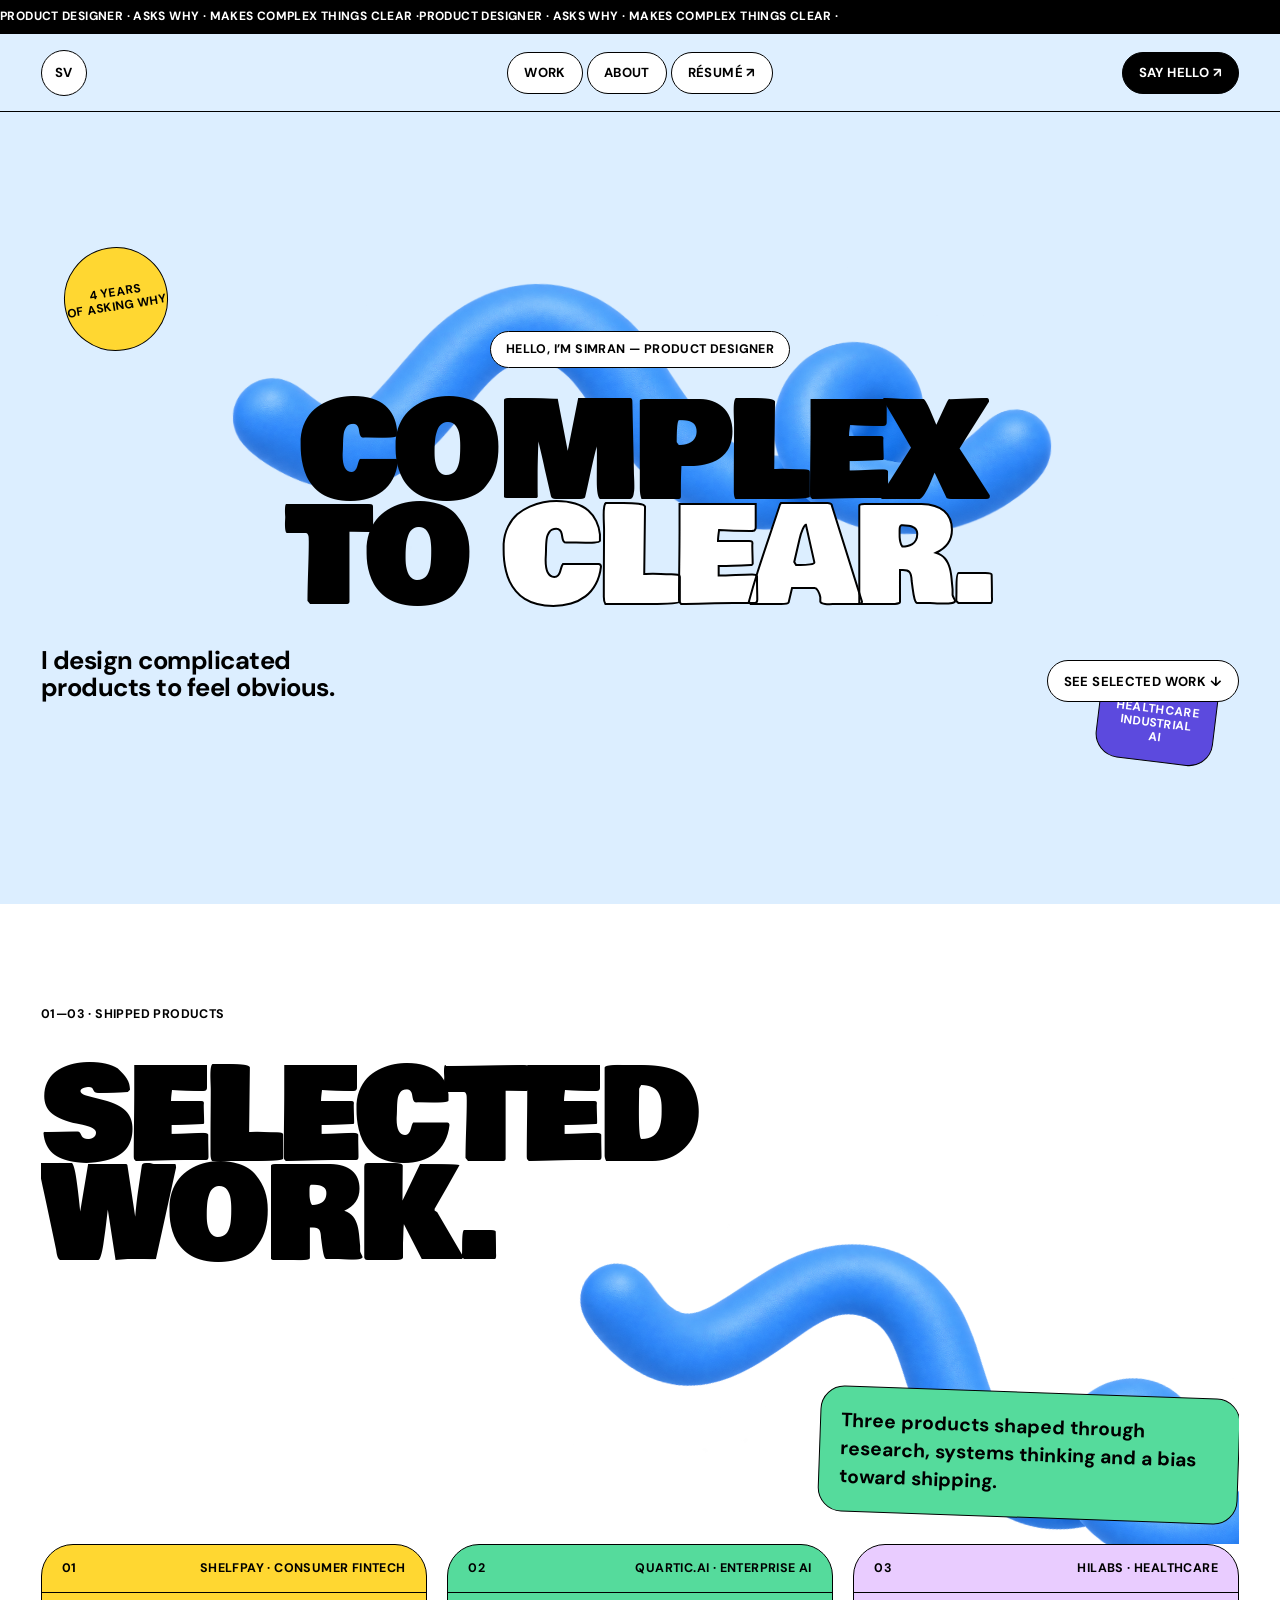
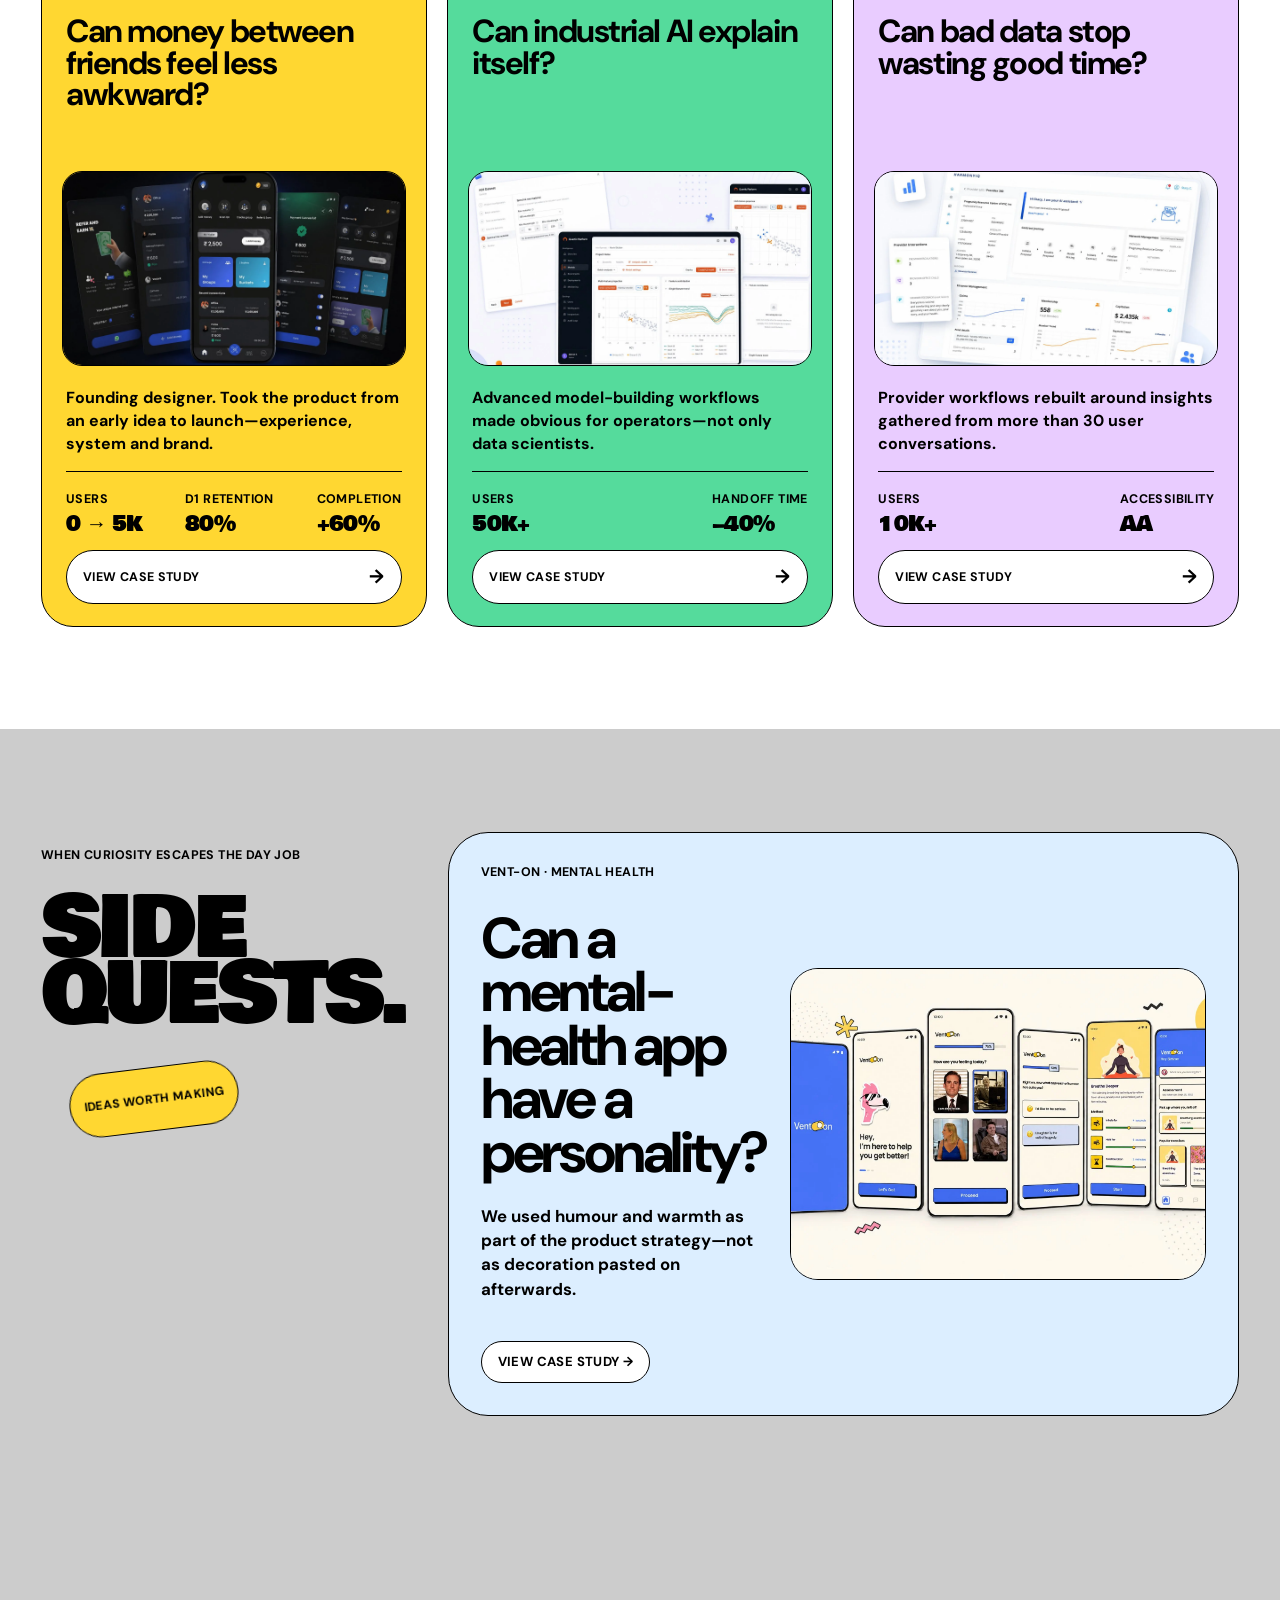
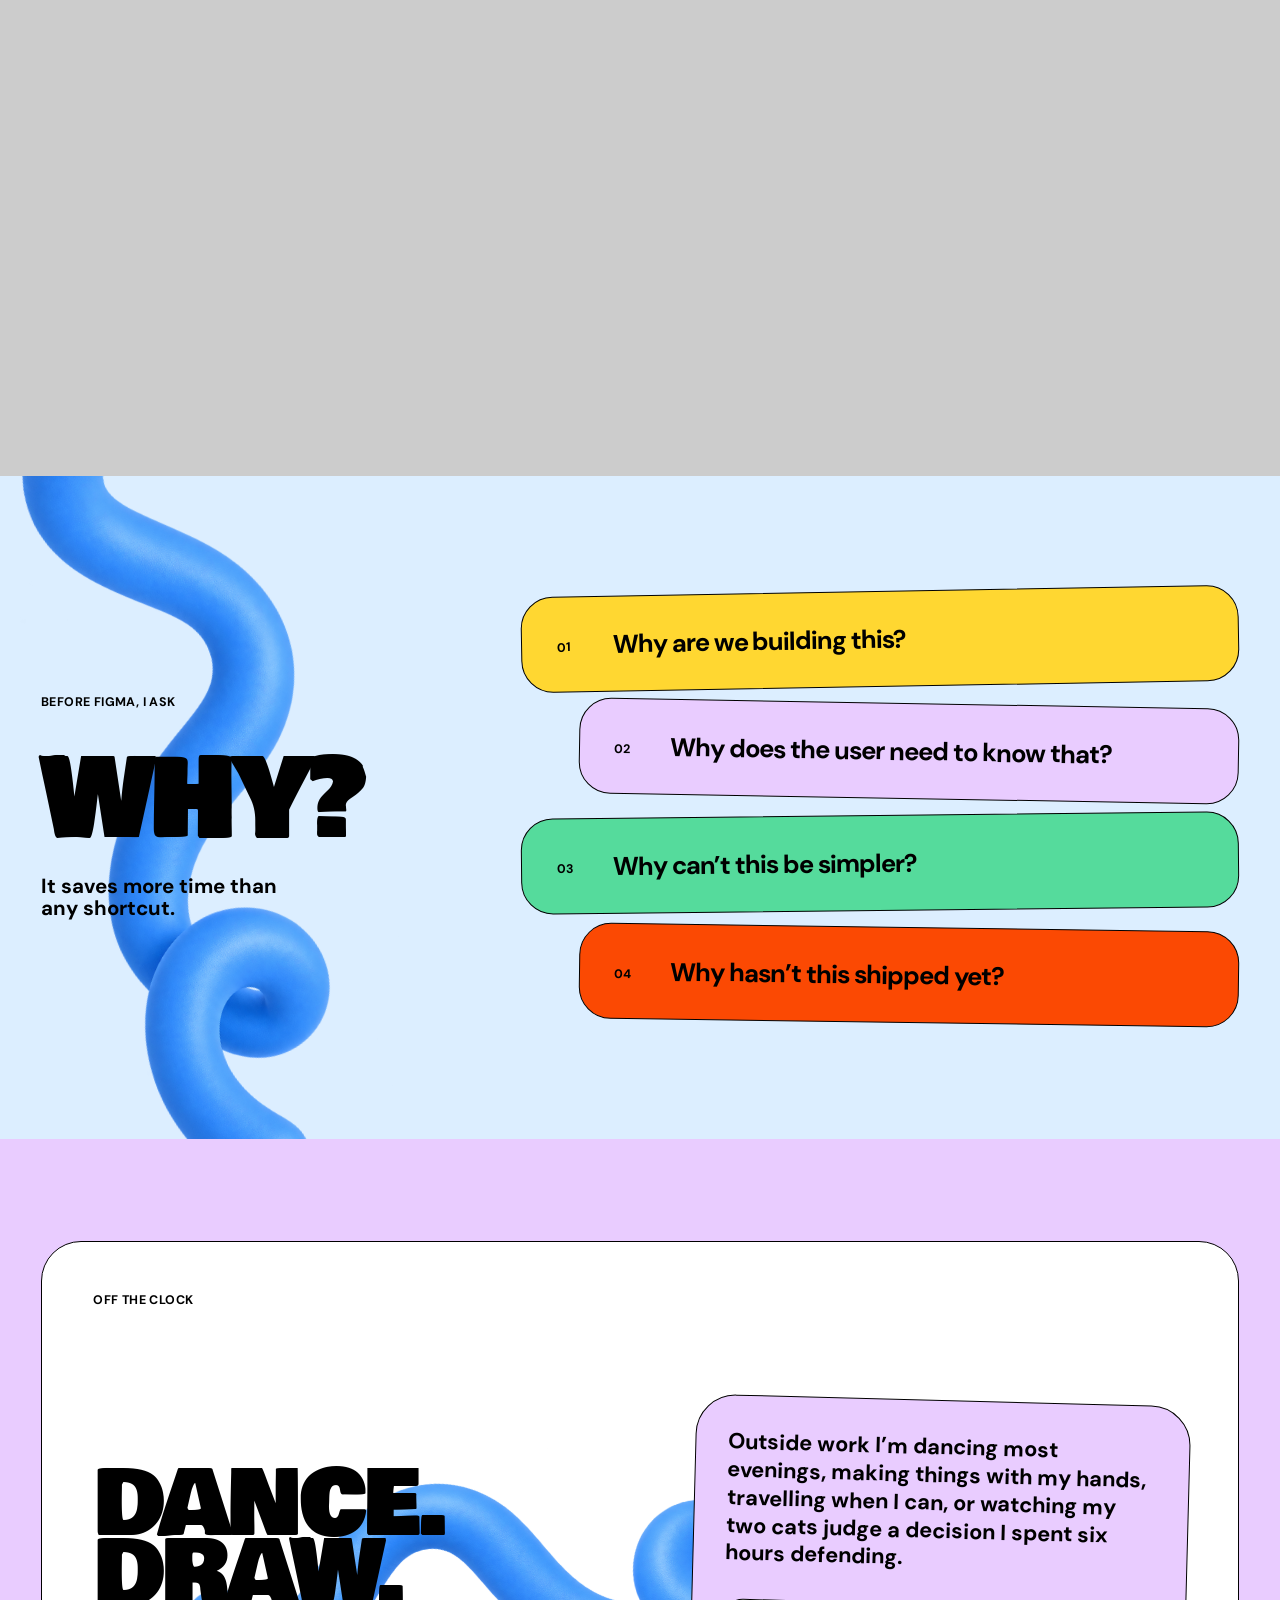
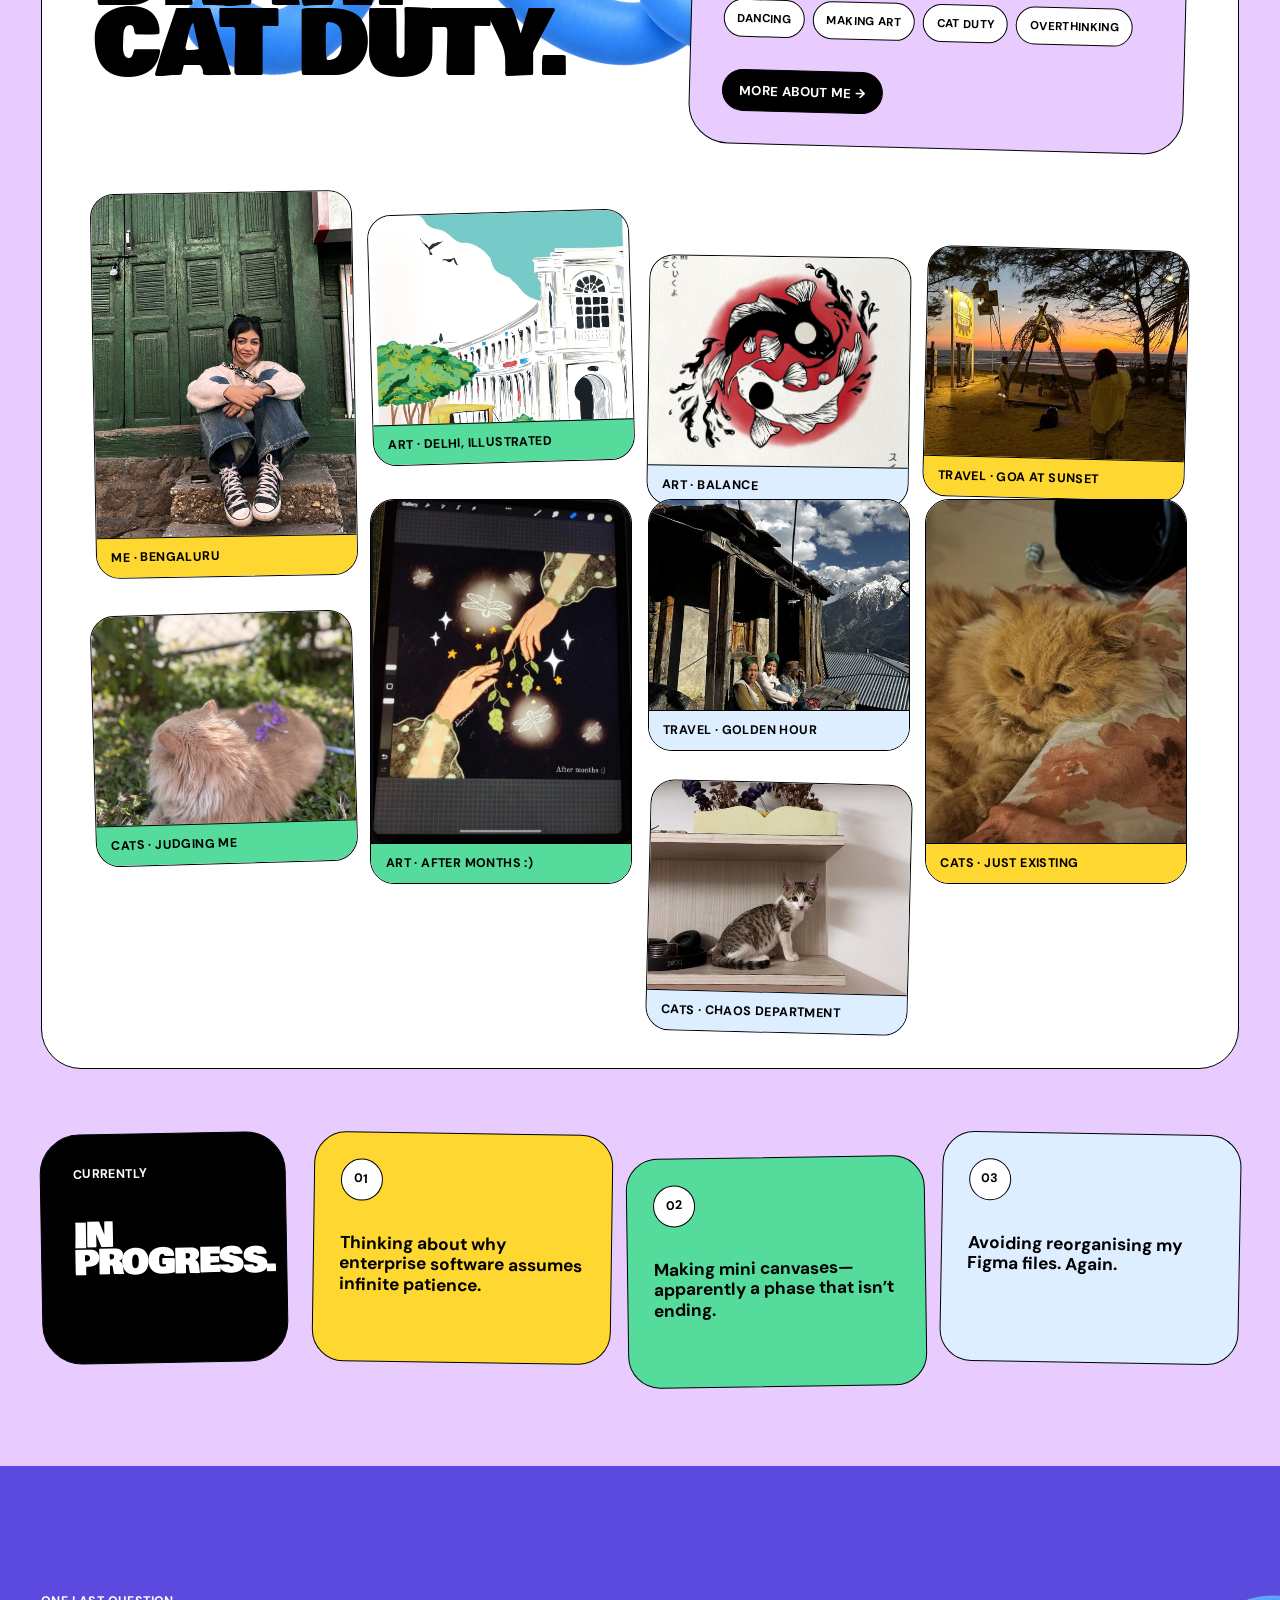
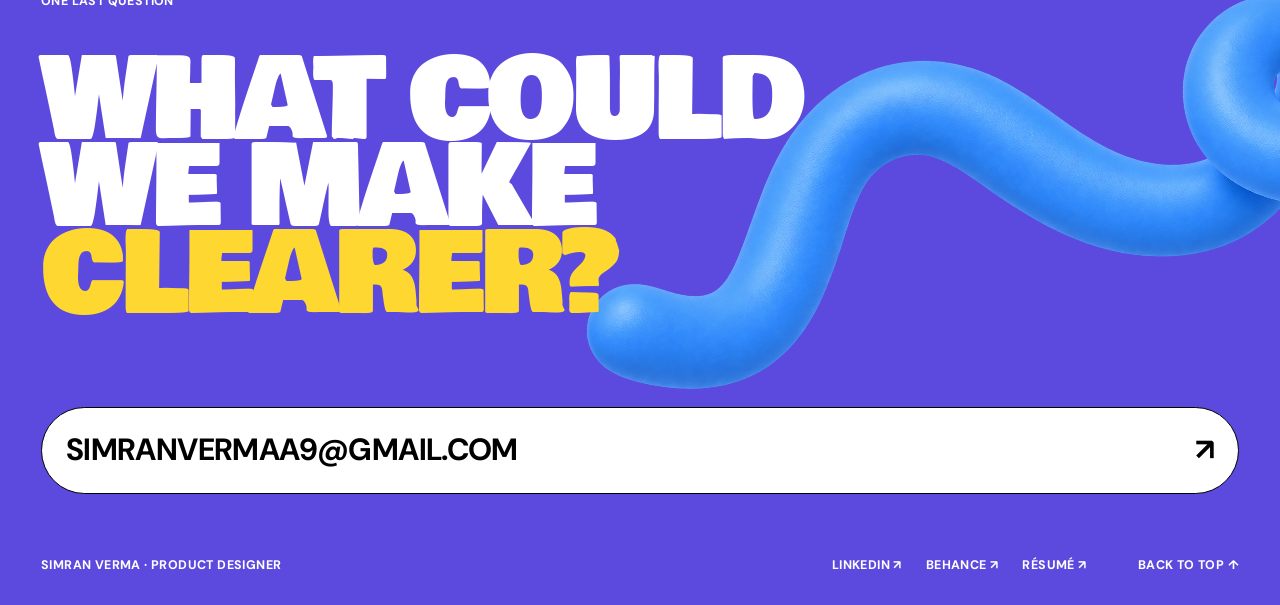
==== commit 84d64abb: "Add favicon and social sharing preview" ====
--- a/index.html
+++ b/index.html
@@ -4,12 +4,29 @@
   <meta charset="utf-8">
   <meta name="viewport" content="width=device-width, initial-scale=1">
   <meta name="description" content="Simran Verma is a product designer who makes complicated products feel obvious.">
+  <link rel="canonical" href="https://simranv.com/">
+  <meta property="og:type" content="website">
+  <meta property="og:site_name" content="Simran Verma — Product Designer">
+  <meta property="og:title" content="Simran Verma — Product Designer">
+  <meta property="og:description" content="Simran Verma is a product designer who makes complicated products feel obvious.">
+  <meta property="og:url" content="https://simranv.com/">
+  <meta property="og:image" content="https://simranv.com/assets/social-preview.png">
+  <meta property="og:image:width" content="1200">
+  <meta property="og:image:height" content="630">
+  <meta property="og:image:alt" content="Simran Verma — Product Designer">
+  <meta name="twitter:card" content="summary_large_image">
+  <meta name="twitter:title" content="Simran Verma — Product Designer">
+  <meta name="twitter:description" content="Simran Verma is a product designer who makes complicated products feel obvious.">
+  <meta name="twitter:image" content="https://simranv.com/assets/social-preview.png">
+  <meta name="twitter:image:alt" content="Simran Verma — Product Designer">
   <meta name="theme-color" content="#dceeff">
   <title>Simran Verma — Product Designer</title>
   <link rel="preconnect" href="https://fonts.googleapis.com">
   <link rel="preconnect" href="https://fonts.gstatic.com" crossorigin>
   <link href="https://fonts.googleapis.com/css2?family=Bowlby+One+SC&family=DM+Sans:opsz,wght@9..40,500;9..40,700&display=swap" rel="stylesheet">
-  <link rel="icon" type="image/svg+xml" href="data:image/svg+xml,%3Csvg xmlns='http://www.w3.org/2000/svg' viewBox='0 0 64 64'%3E%3Ccircle cx='32' cy='32' r='30' fill='%23ffd731' stroke='%23000' stroke-width='2'/%3E%3Ctext x='32' y='40' text-anchor='middle' font-family='Arial Black' font-size='25' fill='%23000'%3ESV%3C/text%3E%3C/svg%3E">
+  <link rel="icon" href="/assets/favicon.svg" type="image/svg+xml">
+  <link rel="icon" href="/assets/favicon-32x32.png" type="image/png" sizes="32x32">
+  <link rel="apple-touch-icon" href="/assets/apple-touch-icon.png">
   <link rel="stylesheet" href="styles.css">
   <link rel="prefetch" href="shelfpay/" as="document">
   <link rel="prefetch" href="quartic/" as="document">
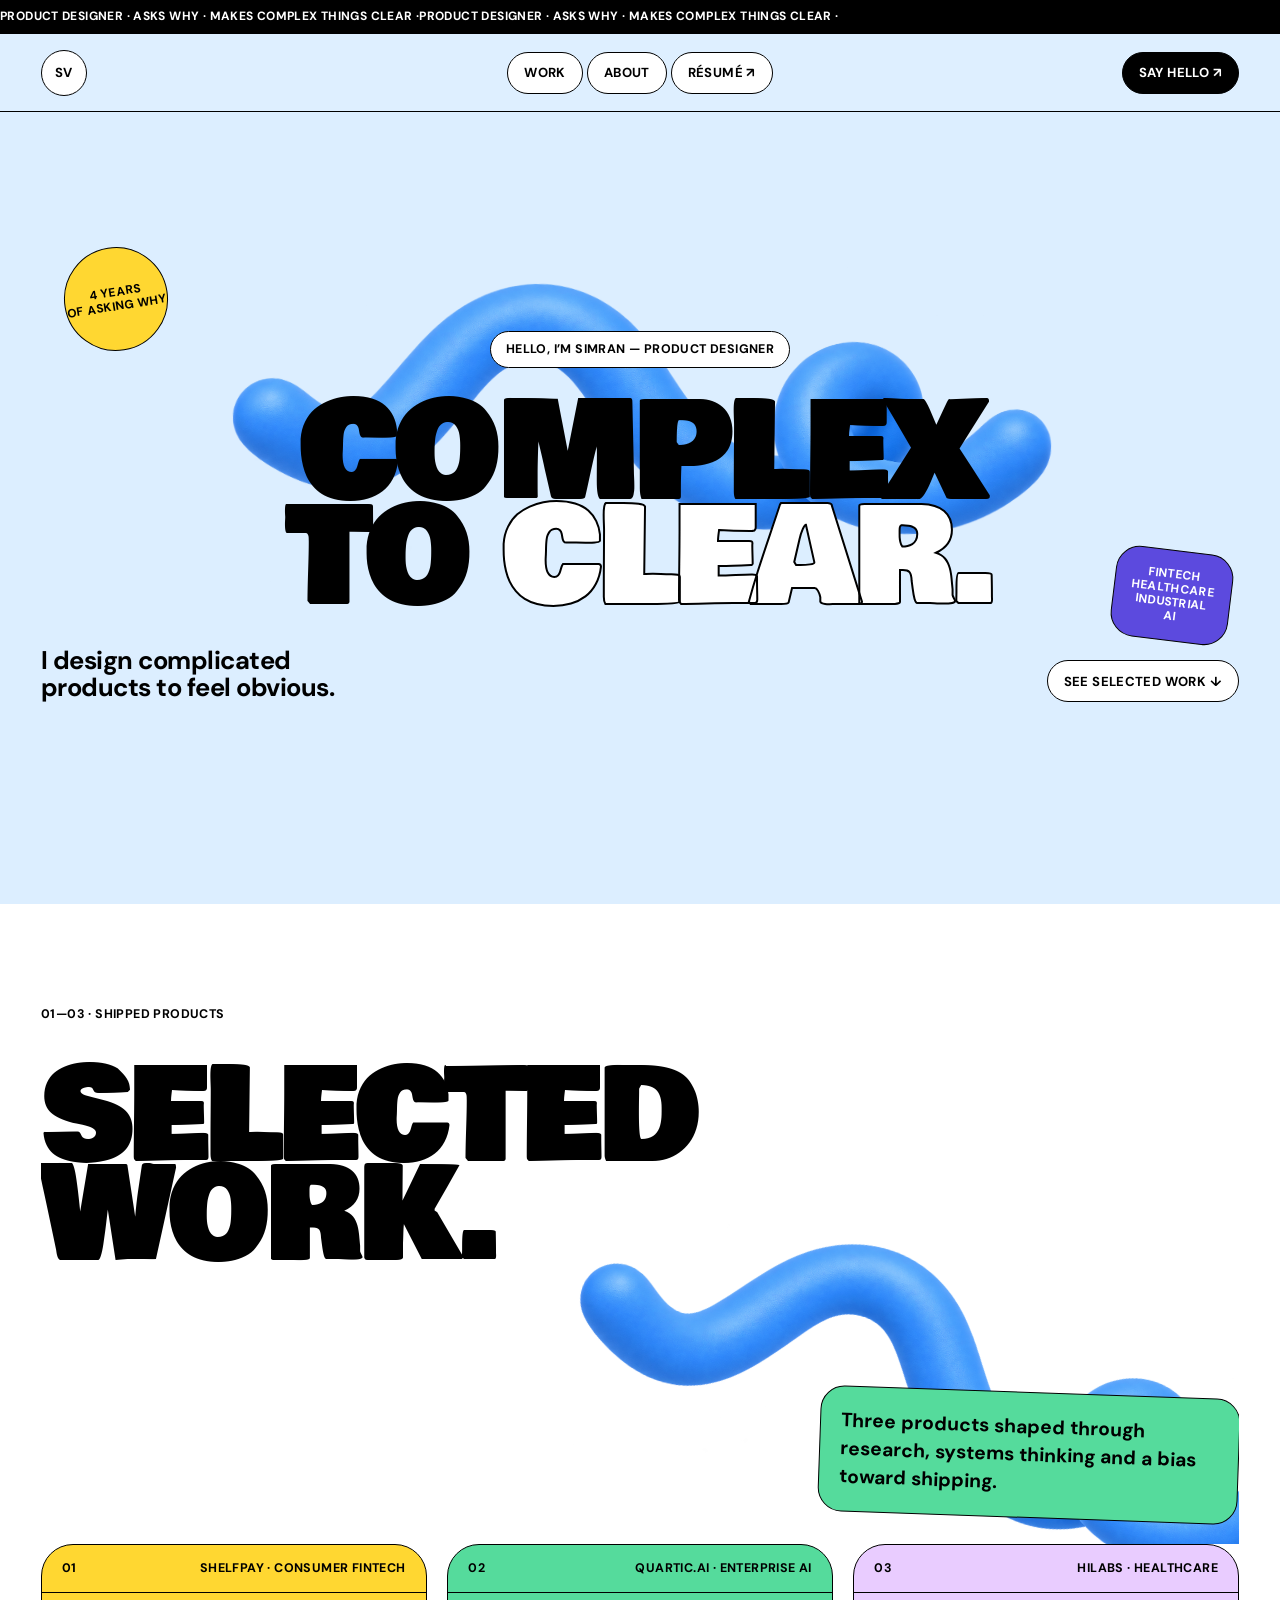
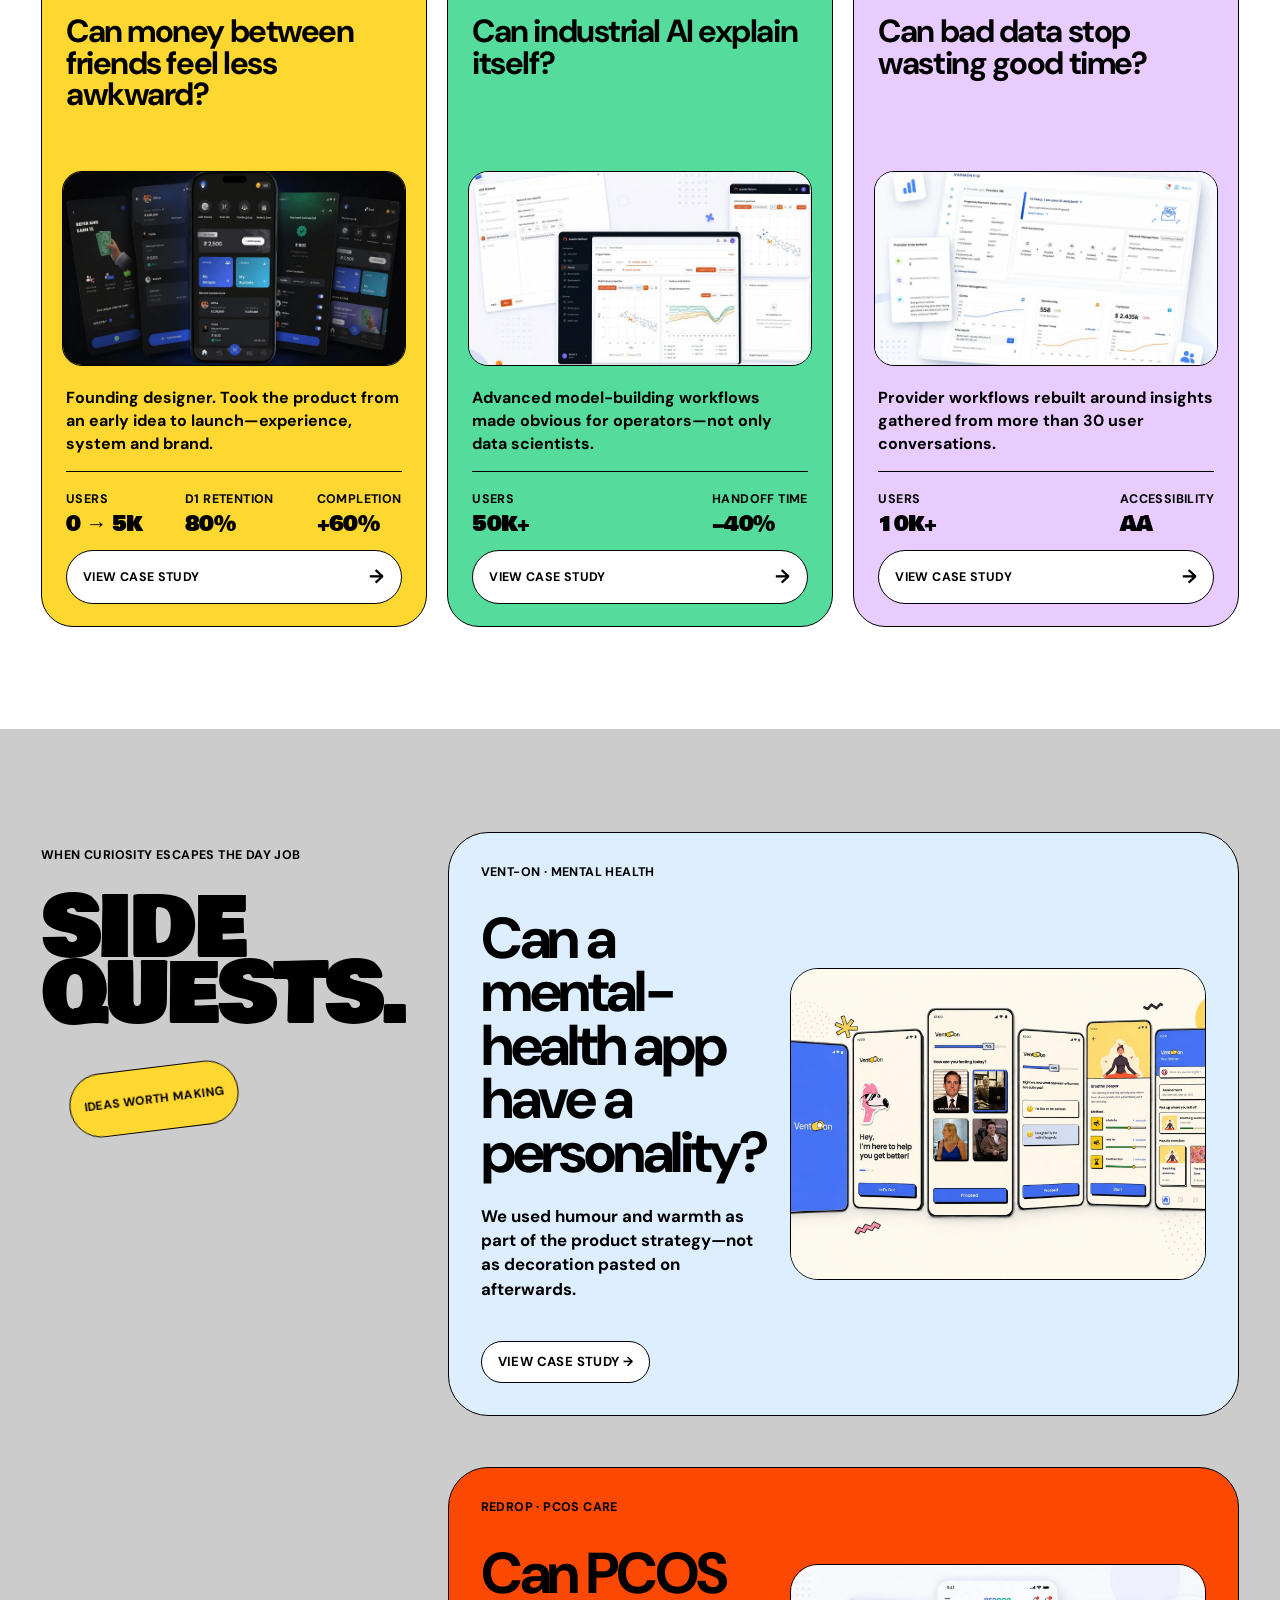
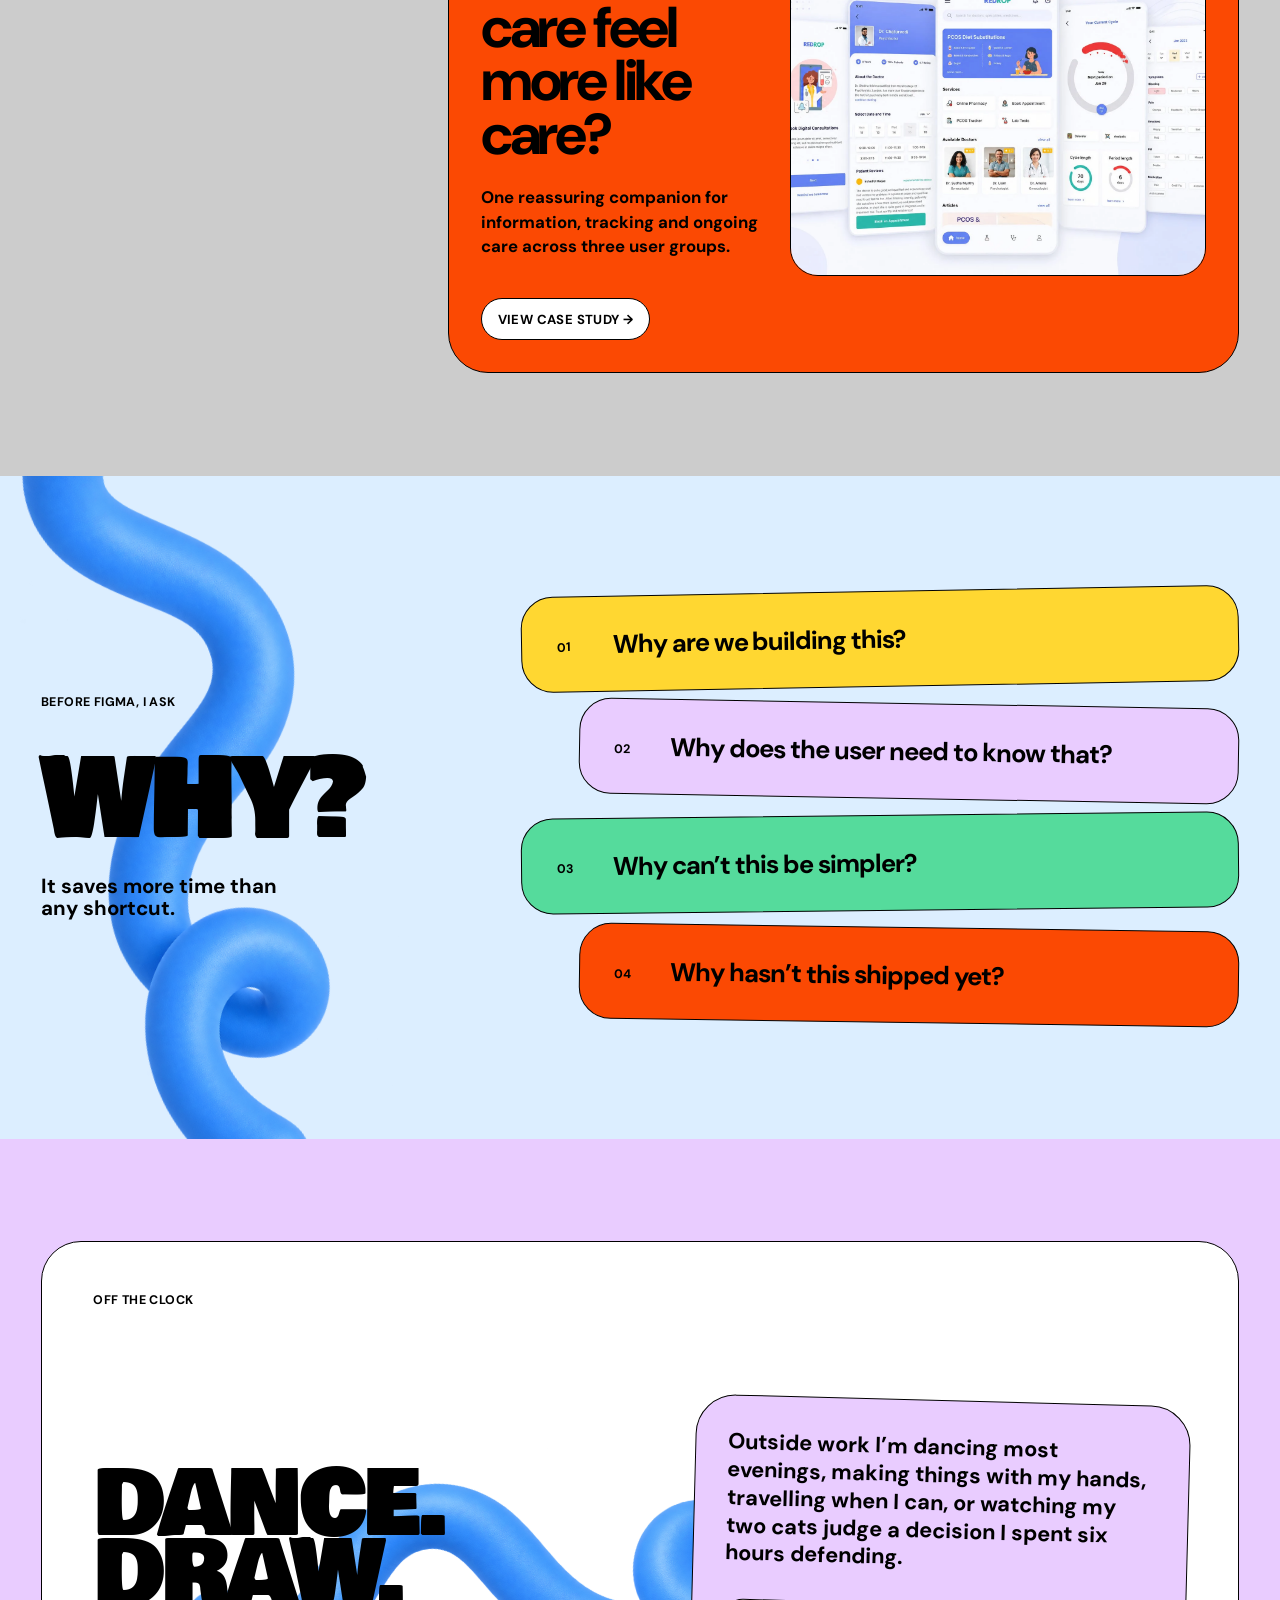
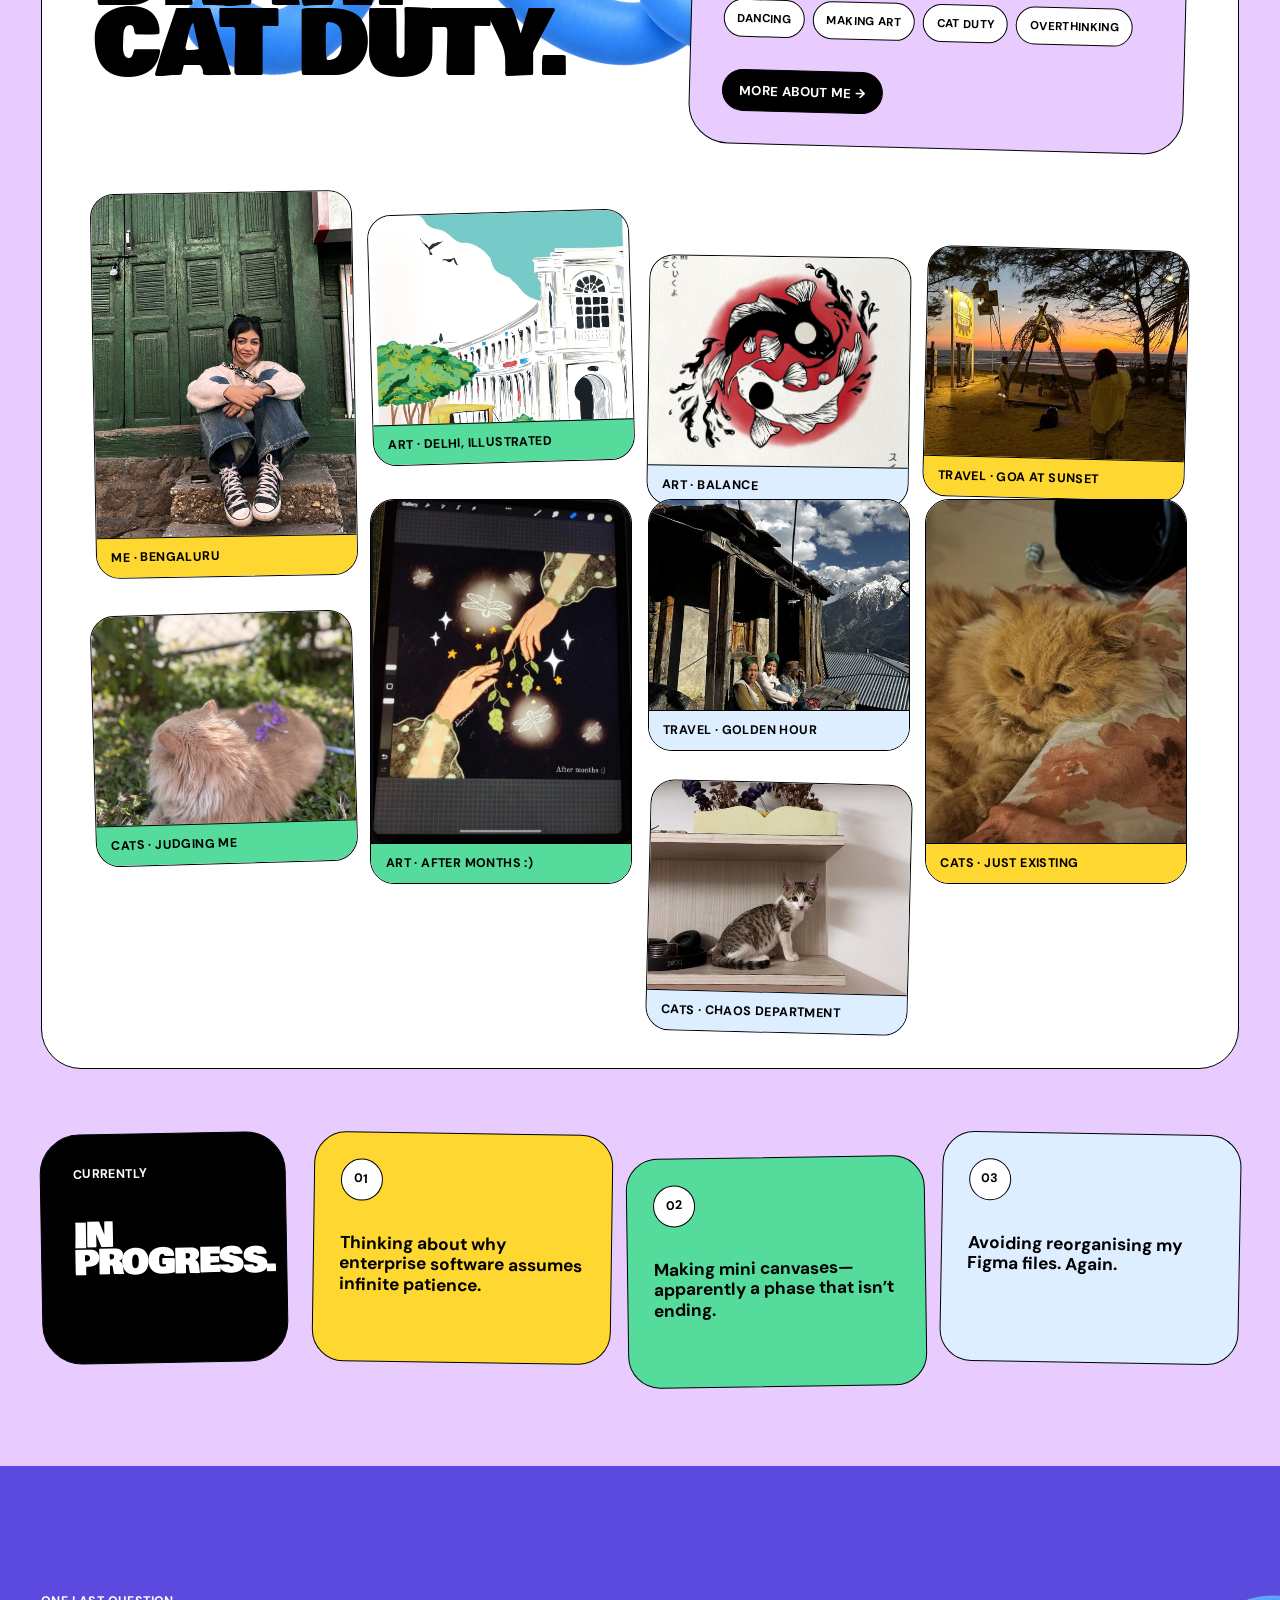
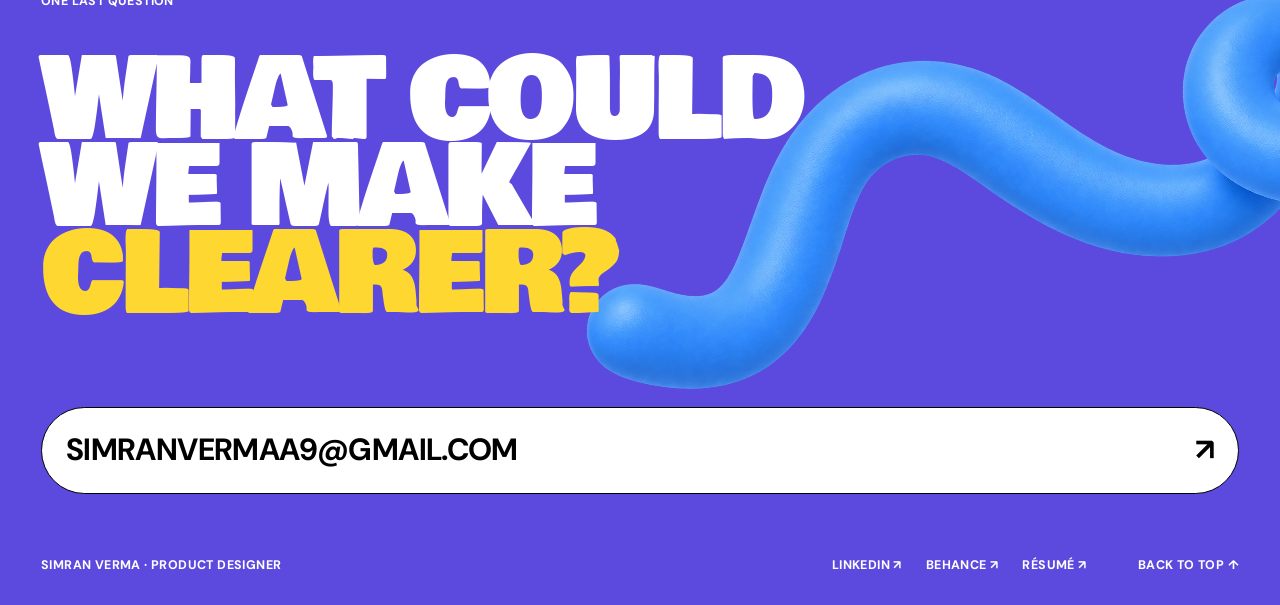
==== commit 2326c3aa: "Fix hero sticker overlap with "See selected work" button The violet FINTECH/HEALTHCARE/INDUSTRIAL AI" ====
--- a/index.html
+++ b/index.html
@@ -62,11 +62,11 @@
     <section class="hero" aria-labelledby="hero-title">
       <img class="ribbon ribbon-hero" src="assets/ribbon-blue.png" alt="" aria-hidden="true">
       <div class="hero-sticker sticker-yellow">4 YEARS<br>OF ASKING WHY</div>
-      <div class="hero-sticker sticker-violet">FINTECH<br>HEALTHCARE<br>INDUSTRIAL AI</div>
       <p class="eyebrow hero-eyebrow">HELLO, I’M SIMRAN — PRODUCT DESIGNER</p>
       <h1 id="hero-title">COMPLEX<br>TO <span>CLEAR.</span></h1>
       <div class="hero-bottom">
         <p>I design complicated products to feel obvious.</p>
+        <div class="hero-sticker sticker-violet">FINTECH<br>HEALTHCARE<br>INDUSTRIAL AI</div>
         <a class="outline-pill" href="#work">See selected work ↓</a>
       </div>
     </section>
--- a/styles.css
+++ b/styles.css
@@ -306,7 +306,7 @@
   text-transform: uppercase;
 }
 
-.hero-sticker:first-of-type {
+.hero-sticker.sticker-yellow {
   top: 17%;
   left: 5%;
   width: 104px;
@@ -315,9 +315,11 @@
   transform: rotate(-9deg);
 }
 
-.hero-sticker:nth-of-type(2) {
-  right: 5%;
-  bottom: 18%;
+/* Lives inside .hero-bottom so it always sits just above the CTA instead of
+   being positioned by hero height (which made it collide with the button). */
+.hero-sticker.sticker-violet {
+  right: 0.5rem;
+  bottom: calc(100% + 0.5rem);
   width: 118px;
   min-height: 86px;
   padding: 1rem;
@@ -1069,17 +1071,17 @@
     min-height: calc(100svh - 100px);
   }
 
-  .hero-sticker:first-of-type {
-    top: 15%;
+  .hero-sticker.sticker-yellow {
+    top: 7%;
     left: 3%;
     width: 90px;
     height: 90px;
     font-size: 0.62rem;
   }
 
-  .hero-sticker:nth-of-type(2) {
-    right: 3%;
-    bottom: 25%;
+  .hero-sticker.sticker-violet {
+    right: 0.5rem;
+    bottom: 0;
     width: 105px;
     min-height: 78px;
     font-size: 0.62rem;
@@ -1257,12 +1259,22 @@
     text-align: center;
   }
 
-  .hero-sticker:nth-of-type(2) {
+  .hero-sticker.sticker-yellow {
+    top: 4%;
+  }
+
+  .hero-sticker.sticker-violet {
     display: none;
   }
 
   .project header {
     flex-direction: column;
+  }
+}
+
+@media (max-width: 340px) {
+  .hero-sticker.sticker-yellow {
+    display: none;
   }
 }
 
